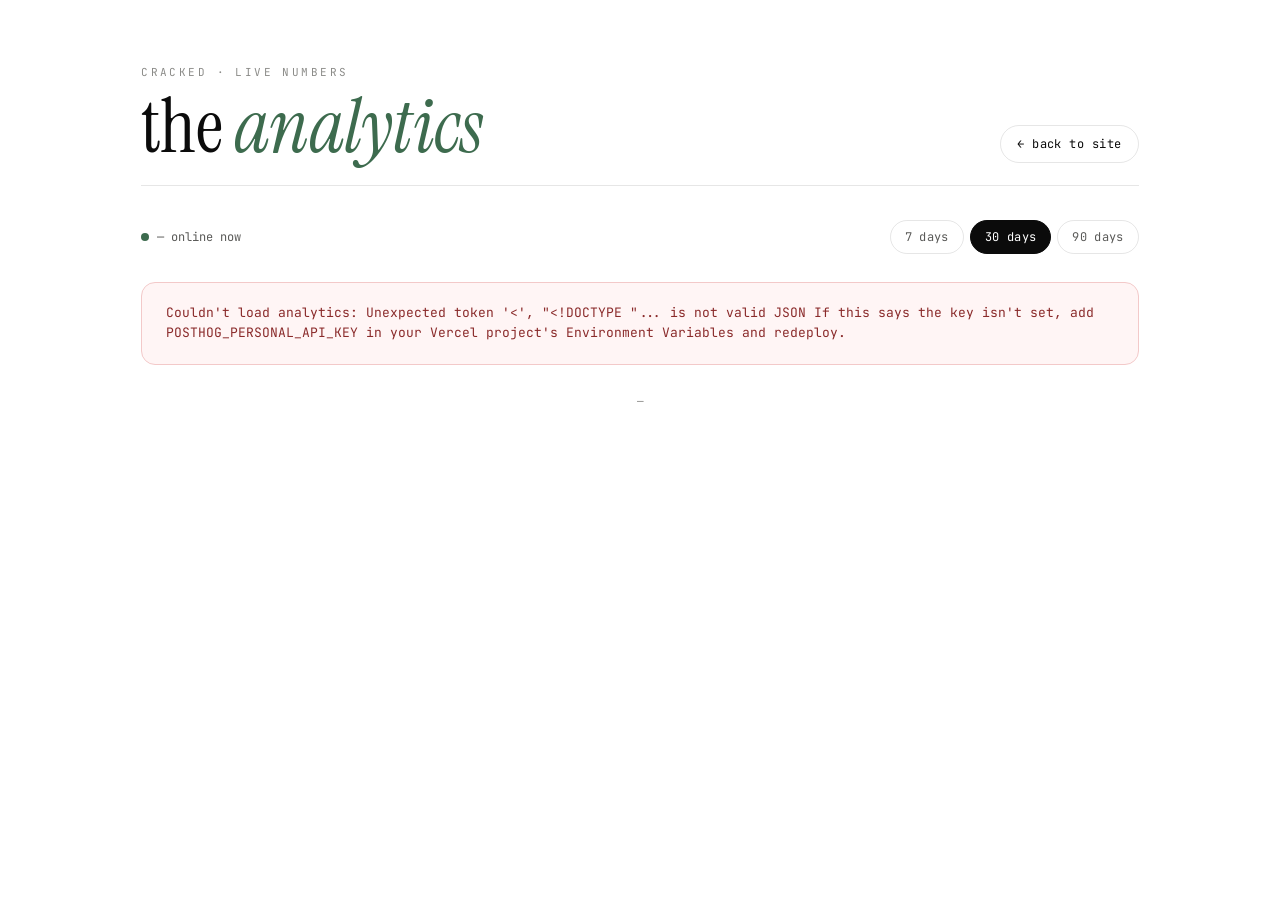
==== analytics.html @ c31d7d82 "Add PostHog analytics + self-hosted /analytics dashboard Tracks pageviews, unique visitors, sessions" ====
<!doctype html>
<html lang="en">
<head>
  <meta charset="utf-8" />
  <meta name="viewport" content="width=device-width, initial-scale=1, viewport-fit=cover" />
  <meta name="robots" content="noindex, nofollow" />
  <meta name="theme-color" content="#ffffff" />
  <title>Analytics — Cracked Hackerhouse</title>
  <link rel="preconnect" href="https://fonts.googleapis.com" />
  <link rel="preconnect" href="https://fonts.gstatic.com" crossorigin />
  <link
    href="https://fonts.googleapis.com/css2?family=Instrument+Serif:ital@0;1&family=JetBrains+Mono:wght@400;500;600&family=Geist:wght@300;400;500;600&display=swap"
    rel="stylesheet"
  />
  <link rel="stylesheet" href="styles.css" />
  <style>
    /* ---- /analytics — self-contained dashboard styling, in the house voice ---- */
    .an {
      --gap: clamp(16px, 2vw, 24px);
      max-width: 1100px;
      margin: 0 auto;
      padding: clamp(28px, 5vw, 64px) var(--pad) 96px;
      font-family: var(--sans);
      color: var(--ink);
    }
    .an a { color: inherit; }

    .an__top {
      display: flex; align-items: flex-end; justify-content: space-between;
      gap: 24px; flex-wrap: wrap;
      padding-bottom: 22px; margin-bottom: 34px;
      border-bottom: 1px solid var(--rule);
    }
    .an__eyebrow {
      font-family: var(--mono); font-size: 11px; letter-spacing: .22em;
      text-transform: uppercase; color: var(--ink-4); display: block; margin-bottom: 10px;
    }
    .an__title {
      font-family: var(--serif); font-weight: 400; line-height: .95;
      font-size: clamp(40px, 7vw, 76px); letter-spacing: -.01em; margin: 0;
    }
    .an__title em { font-style: italic; color: var(--accent); }
    .an__home {
      font-family: var(--mono); font-size: 12px; letter-spacing: .04em;
      text-decoration: none; color: var(--ink-3);
      border: 1px solid var(--rule); border-radius: 999px; padding: 9px 16px;
      transition: border-color .2s, color .2s;
    }
    .an__home:hover { color: var(--ink); border-color: var(--ink-3); }

    .an__controls {
      display: flex; align-items: center; gap: 14px; flex-wrap: wrap;
      margin-bottom: 28px;
    }
    .an__live {
      display: inline-flex; align-items: center; gap: 8px;
      font-family: var(--mono); font-size: 12px; color: var(--ink-3);
    }
    .an__live-dot {
      width: 8px; height: 8px; border-radius: 50%; background: var(--accent);
      box-shadow: 0 0 0 0 var(--accent-soft); animation: anpulse 2s infinite;
    }
    @keyframes anpulse {
      0% { box-shadow: 0 0 0 0 rgba(61,107,78,.45); }
      70% { box-shadow: 0 0 0 9px rgba(61,107,78,0); }
      100% { box-shadow: 0 0 0 0 rgba(61,107,78,0); }
    }
    .an__range { display: flex; gap: 6px; margin-left: auto; }
    .an__range button {
      font-family: var(--mono); font-size: 12px; letter-spacing: .03em;
      background: none; border: 1px solid var(--rule); color: var(--ink-3);
      border-radius: 999px; padding: 7px 14px; cursor: pointer;
      transition: all .18s;
    }
    .an__range button:hover { color: var(--ink); }
    .an__range button[aria-pressed="true"] {
      background: var(--ink); color: #fff; border-color: var(--ink);
    }

    .an__cards {
      display: grid; grid-template-columns: repeat(3, 1fr); gap: var(--gap);
      margin-bottom: var(--gap);
    }
    .an-card {
      background: var(--paper); border: 1px solid var(--rule-soft);
      border-radius: 16px; padding: 22px 24px;
    }
    .an-card__label {
      font-family: var(--mono); font-size: 11px; letter-spacing: .16em;
      text-transform: uppercase; color: var(--ink-4); margin: 0 0 12px;
    }
    .an-card__num {
      font-family: var(--serif); font-weight: 400; line-height: 1;
      font-size: clamp(38px, 5vw, 56px); letter-spacing: -.01em;
    }
    .an-card__sub { font-family: var(--mono); font-size: 11px; color: var(--ink-3); margin-top: 8px; }

    .an-chart {
      background: var(--paper); border: 1px solid var(--rule-soft);
      border-radius: 16px; padding: 22px 24px 14px; margin-bottom: var(--gap);
    }
    .an-chart h2, .an-panel h2 {
      font-family: var(--mono); font-size: 11px; letter-spacing: .16em;
      text-transform: uppercase; color: var(--ink-4); margin: 0 0 16px; font-weight: 500;
    }
    .an-chart svg { width: 100%; height: 220px; display: block; overflow: visible; }
    .an-chart__axis { font-family: var(--mono); font-size: 10px; fill: var(--ink-4); }

    .an__panels { display: grid; grid-template-columns: 1fr 1fr; gap: var(--gap); }
    .an-panel {
      background: var(--paper); border: 1px solid var(--rule-soft);
      border-radius: 16px; padding: 22px 24px;
    }
    .an-row {
      display: flex; align-items: center; gap: 12px;
      padding: 11px 0; border-bottom: 1px solid var(--rule-soft);
      font-size: 14px;
    }
    .an-row:last-child { border-bottom: 0; }
    .an-row__label {
      flex: 1; min-width: 0; white-space: nowrap; overflow: hidden; text-overflow: ellipsis;
      color: var(--ink-2);
    }
    .an-row__bar {
      flex: 0 0 84px; height: 6px; border-radius: 999px; background: var(--rule-soft);
      position: relative; overflow: hidden;
    }
    .an-row__bar i { position: absolute; inset: 0 auto 0 0; background: var(--accent); border-radius: 999px; }
    .an-row__val { flex: 0 0 auto; font-family: var(--mono); font-size: 12px; color: var(--ink); min-width: 44px; text-align: right; }
    .an-row__val span { color: var(--ink-4); }

    .an__note { font-family: var(--mono); font-size: 11px; color: var(--ink-4); margin-top: 28px; text-align: center; }
    .an__empty { font-family: var(--mono); font-size: 12px; color: var(--ink-4); padding: 8px 0; }
    .an__error {
      background: #fff5f5; border: 1px solid #f3c9c9; color: #8a2a2a;
      border-radius: 14px; padding: 20px 24px; font-family: var(--mono); font-size: 13px; line-height: 1.6;
    }
    .an[data-loading="true"] { opacity: .45; transition: opacity .2s; }

    @media (max-width: 760px) {
      .an__cards { grid-template-columns: 1fr; }
      .an__panels { grid-template-columns: 1fr; }
    }
  </style>
</head>
<body class="page--analytics" style="background:var(--bg)">
  <main class="an" id="an" data-loading="true">
    <div class="an__top">
      <div>
        <span class="an__eyebrow">cracked · live numbers</span>
        <h1 class="an__title">the <em>analytics</em></h1>
      </div>
      <a class="an__home" href="index.html">← back to site</a>
    </div>

    <div class="an__controls">
      <span class="an__live"><span class="an__live-dot"></span><span id="an-live">— online now</span></span>
      <div class="an__range" role="group" aria-label="Time range">
        <button data-range="7d">7 days</button>
        <button data-range="30d" aria-pressed="true">30 days</button>
        <button data-range="90d">90 days</button>
      </div>
    </div>

    <div id="an-body">
      <div class="an__cards">
        <div class="an-card"><p class="an-card__label">visitors</p><div class="an-card__num" id="an-visitors">·</div><div class="an-card__sub">unique people</div></div>
        <div class="an-card"><p class="an-card__label">pageviews</p><div class="an-card__num" id="an-views">·</div><div class="an-card__sub">total loads</div></div>
        <div class="an-card"><p class="an-card__label">sessions</p><div class="an-card__num" id="an-sessions">·</div><div class="an-card__sub">visits</div></div>
      </div>

      <div class="an-chart">
        <h2>visitors over time</h2>
        <svg id="an-svg" viewBox="0 0 100 40" preserveAspectRatio="none"></svg>
      </div>

      <div class="an__panels">
        <div class="an-panel"><h2>top pages</h2><div id="an-pages"></div></div>
        <div class="an-panel"><h2>most clicked</h2><div id="an-clicks"></div></div>
        <div class="an-panel"><h2>where they come from</h2><div id="an-sources"></div></div>
        <div class="an-panel"><h2>custom events</h2><div id="an-events"></div></div>
      </div>
    </div>

    <p class="an__note" id="an-note">—</p>
  </main>

  <script>
    (function () {
      var KEY_STORAGE = "an_key";
      var state = { range: "30d" };
      var $ = function (id) { return document.getElementById(id); };
      var root = $("an");

      function fmt(n) {
        n = Number(n) || 0;
        if (n >= 1e6) return (n / 1e6).toFixed(1).replace(/\.0$/, "") + "m";
        if (n >= 1e3) return (n / 1e3).toFixed(1).replace(/\.0$/, "") + "k";
        return String(n);
      }
      function esc(s) {
        return String(s == null ? "" : s).replace(/[&<>"]/g, function (c) {
          return { "&": "&amp;", "<": "&lt;", ">": "&gt;", '"': "&quot;" }[c];
        });
      }

      function list(el, rows, getLabel, getVal, suffix) {
        if (!rows || !rows.length) { el.innerHTML = '<div class="an__empty">no data yet</div>'; return; }
        var max = Math.max.apply(null, rows.map(getVal)) || 1;
        el.innerHTML = rows.map(function (r) {
          var v = getVal(r), pct = Math.max(4, Math.round((v / max) * 100));
          return '<div class="an-row">' +
            '<span class="an-row__label">' + esc(getLabel(r)) + "</span>" +
            '<span class="an-row__bar"><i style="width:' + pct + '%"></i></span>' +
            '<span class="an-row__val">' + fmt(v) + (suffix ? ' <span>' + suffix + "</span>" : "") + "</span>" +
          "</div>";
        }).join("");
      }

      function chart(daily) {
        var svg = $("an-svg");
        if (!daily || daily.length < 2) {
          svg.innerHTML = '<text x="50" y="20" text-anchor="middle" class="an-chart__axis">not enough data yet</text>';
          return;
        }
        var W = 100, H = 40, pad = 2;
        var vals = daily.map(function (d) { return d.visitors; });
        var max = Math.max.apply(null, vals) || 1;
        var n = daily.length;
        var x = function (i) { return pad + (i / (n - 1)) * (W - pad * 2); };
        var y = function (v) { return H - pad - (v / max) * (H - pad * 2); };
        var line = daily.map(function (d, i) { return (i ? "L" : "M") + x(i).toFixed(2) + " " + y(d.visitors).toFixed(2); }).join(" ");
        var area = line + " L" + x(n - 1).toFixed(2) + " " + (H - pad) + " L" + x(0).toFixed(2) + " " + (H - pad) + " Z";
        var first = daily[0].day ? String(daily[0].day).slice(5, 10) : "";
        var last = daily[n - 1].day ? String(daily[n - 1].day).slice(5, 10) : "";
        svg.innerHTML =
          '<defs><linearGradient id="ang" x1="0" y1="0" x2="0" y2="1">' +
          '<stop offset="0" stop-color="#3d6b4e" stop-opacity="0.20"/>' +
          '<stop offset="1" stop-color="#3d6b4e" stop-opacity="0"/></linearGradient></defs>' +
          '<path d="' + area + '" fill="url(#ang)"/>' +
          '<path d="' + line + '" fill="none" stroke="#3d6b4e" stroke-width="0.7" vector-effect="non-scaling-stroke"/>' +
          '<text x="' + pad + '" y="' + (H - 0.2) + '" class="an-chart__axis">' + first + "</text>" +
          '<text x="' + (W - pad) + '" y="' + (H - 0.2) + '" text-anchor="end" class="an-chart__axis">' + last + "</text>";
      }

      function render(d) {
        $("an-visitors").textContent = fmt(d.summary.visitors);
        $("an-views").textContent = fmt(d.summary.pageviews);
        $("an-sessions").textContent = fmt(d.summary.sessions);
        $("an-live").textContent = fmt(d.live) + " online now";
        chart(d.daily);
        list($("an-pages"), d.pages, function (r) { return r.path; }, function (r) { return r.views; });
        list($("an-clicks"), d.clicks, function (r) { return r.label; }, function (r) { return r.count; });
        list($("an-sources"), d.sources, function (r) { return r.source; }, function (r) { return r.views; });
        list($("an-events"), d.events, function (r) { return r.event; }, function (r) { return r.count; });
        var when = new Date(d.generatedAt);
        $("an-note").textContent = "updated " + when.toLocaleTimeString() + " · cached up to 2 min · project “Cracked”";
      }

      function showError(msg) {
        $("an-body").innerHTML = '<div class="an__error">' + esc(msg) + "</div>";
      }

      function load() {
        root.setAttribute("data-loading", "true");
        var url = "/api/analytics?range=" + encodeURIComponent(state.range);
        var stored = localStorage.getItem(KEY_STORAGE);
        var headers = stored ? { "x-analytics-key": stored } : {};
        fetch(url, { headers: headers })
          .then(function (r) {
            if (r.status === 401) {
              var k = prompt("Dashboard password:");
              if (k) { localStorage.setItem(KEY_STORAGE, k); load(); }
              throw new Error("auth");
            }
            return r.json().then(function (j) {
              if (!r.ok) throw new Error(j.error || ("HTTP " + r.status));
              return j;
            });
          })
          .then(function (d) { render(d); root.setAttribute("data-loading", "false"); })
          .catch(function (e) {
            root.setAttribute("data-loading", "false");
            if (e.message === "auth") return;
            showError(
              "Couldn't load analytics: " + e.message +
              "\n\nIf this says the key isn't set, add POSTHOG_PERSONAL_API_KEY in your Vercel project's Environment Variables and redeploy."
            );
          });
      }

      Array.prototype.forEach.call(document.querySelectorAll(".an__range button"), function (btn) {
        btn.addEventListener("click", function () {
          state.range = btn.getAttribute("data-range");
          Array.prototype.forEach.call(document.querySelectorAll(".an__range button"), function (b) {
            b.setAttribute("aria-pressed", b === btn ? "true" : "false");
          });
          load();
        });
      });

      load();
      setInterval(load, 60000); // refresh every minute
    })();
  </script>
</body>
</html>
---- styles.css ----
/* =========================================================
   Cracked Hacker House — premium white, black ink
   ========================================================= */

:root {
  /* palette */
  --bg:           #ffffff;
  --bg-soft:      #f7f6f3;
  --paper:        #fafaf7;
  --ink:          #0b0b0b;
  --ink-2:        #2a2a2a;
  --ink-3:        #5a5a58;
  --ink-4:        #8b8b88;
  --rule:         rgba(11, 11, 11, 0.10);
  --rule-soft:    rgba(11, 11, 11, 0.06);

  /* glass — clear pane, no white tint, no inner glow. Just blur + a thin edge. */
  --glass-bg:     transparent;
  --glass-bg-strong: rgba(255, 255, 255, 0.06);
  --glass-border: rgba(255, 255, 255, 0.22);
  --glass-stroke: rgba(11, 11, 11, 0.03);
  --glass-shadow: 0 30px 70px -30px rgba(11, 11, 11, 0.28),
                  0 10px 24px -12px rgba(11, 11, 11, 0.14);

  /* the one accent — a quiet moss green, used sparingly */
  --accent:       #3d6b4e;
  --accent-soft:  rgba(61, 107, 78, 0.18);

  /* type */
  --serif:        "Instrument Serif", "Times New Roman", serif;
  --sans:         "Geist", -apple-system, system-ui, sans-serif;
  --mono:         "JetBrains Mono", ui-monospace, Menlo, monospace;

  /* sizing */
  --nav-h:        112px;
  --pad:          clamp(20px, 4vw, 56px);
  --max:          1320px;
}

* { box-sizing: border-box; }
html, body { margin: 0; padding: 0; }

html {
  background: var(--bg);
  color: var(--ink);
  font-family: var(--sans);
  font-size: 16px;
  line-height: 1.5;
  -webkit-font-smoothing: antialiased;
  text-rendering: optimizeLegibility;
}

body {
  background: var(--bg);
  min-height: 100vh;
  overflow-x: hidden;
}

::selection { background: var(--ink); color: #fff; }

a { color: inherit; text-decoration: none; }
button { font: inherit; }
img, svg { display: block; max-width: 100%; }

/* =========================================================
   PAGE VIGNETTE — fixed corner darkening across the whole site.
   Sits above the hero map and section content (z 50) but below the
   nav (z 100) and camera inspector (z 200), so it never eats clicks
   on links/CTAs and never visually crosses the nav pill. Center stays
   clean to let the map / current section breathe; corners darken to
   pull the eye inward.
   ========================================================= */
.page-vignette {
  position: fixed;
  inset: 0;
  pointer-events: none;
  z-index: 50;
  background: radial-gradient(
    ellipse 95% 80% at 50% 50%,
    transparent 45%,
    rgba(0, 0, 0, 0.22) 78%,
    rgba(0, 0, 0, 0.55) 100%
  );
}

/* =========================================================
   SITE LOADER — full-viewport white takeover.
   Sits above every other layer (nav 100, vignette 50, inspector 200)
   so the page reads as a single counting screen until JS resolves it,
   then fades out and hands off to the iris reveal.
   ========================================================= */
.site-loader {
  position: fixed;
  inset: 0;
  z-index: 999;
  background: rgba(244, 243, 238, 0.45);
  backdrop-filter: blur(40px) saturate(160%);
  -webkit-backdrop-filter: blur(40px) saturate(160%);
  display: flex;
  flex-direction: column;
  align-items: center;
  justify-content: center;
  gap: 4px;
  opacity: 1;
  transition: opacity 360ms cubic-bezier(0.4, 0, 0.2, 1);
}
.site-loader.is-done {
  opacity: 0;
  pointer-events: none;
}
.site-loader__num {
  font-family: var(--sans);
  font-weight: 400;
  font-size: clamp(15px, 1.4vw, 19px);
  line-height: 1;
  color: #ffffff;
  letter-spacing: -0.005em;
  font-variant-numeric: tabular-nums;
  user-select: none;
}
.site-loader__sub {
  font-family: var(--sans);
  font-weight: 400;
  font-size: clamp(9px, 0.78vw, 11px);
  letter-spacing: 0.26em;
  text-transform: uppercase;
  color: rgba(255, 255, 255, 0.85);
  user-select: none;
}

/* =========================================================
   NAV — black pill, white page
   ========================================================= */
.nav {
  position: fixed;
  inset: 0 0 auto 0;
  z-index: 100;
  height: var(--nav-h);
  display: flex;
  align-items: center;
  justify-content: center;
  padding: 0 var(--pad);
  pointer-events: none;
}
.nav > * { pointer-events: auto; }

/* ── nav: left wordmark ────────────────────────────────────────────────── */
.nav__logo {
  font-family: var(--serif);
  font-size: 19px;
  font-weight: 400;
  letter-spacing: -0.01em;
  line-height: 1;
  color: rgba(255, 255, 255, 0.96);
  text-shadow: 0 1px 12px rgba(11, 11, 11, 0.4);
  text-decoration: none;
  transition: opacity 200ms ease;
  justify-self: start;
}
.nav__logo:hover { opacity: 0.75; }
.nav.is-scrolled .nav__logo { color: var(--ink); text-shadow: none; }

/* ── nav: right cluster — pinned to the far right edge ─────────────────── */
.nav__right {
  position: absolute;
  right: var(--pad);
  top: 50%;
  transform: translateY(-50%);
  display: flex;
  align-items: center;
  gap: 10px;
}

/* applications-open status badge — liquid glass */
.nav__apps-status {
  display: inline-grid;
  grid-template-columns: auto 1fr;
  column-gap: 10px;
  align-items: center;
  padding: 10px 18px 10px 14px;
  background: linear-gradient(
    155deg,
    rgba(255, 255, 255, 0.26) 0%,
    rgba(255, 255, 255, 0.10) 45%,
    rgba(255, 255, 255, 0.05) 100%
  );
  border-radius: 999px;
  border: 1px solid rgba(255, 255, 255, 0.55);
  border-bottom-color: rgba(255, 255, 255, 0.18);
  border-right-color: rgba(255, 255, 255, 0.18);
  backdrop-filter: blur(40px) saturate(200%) brightness(1.06);
  -webkit-backdrop-filter: blur(40px) saturate(200%) brightness(1.06);
  box-shadow:
    0 1.5px 0 rgba(255, 255, 255, 0.60) inset,
    0 -1px 0 rgba(255, 255, 255, 0.10) inset,
    0 10px 36px -10px rgba(0, 0, 0, 0.32),
    0 2px 10px -4px rgba(0, 0, 0, 0.18);
  white-space: nowrap;
  transition: box-shadow 220ms ease, background 220ms ease;
}
.nav__apps-status:hover {
  box-shadow:
    0 1.5px 0 rgba(255, 255, 255, 0.70) inset,
    0 -1px 0 rgba(255, 255, 255, 0.12) inset,
    0 14px 44px -10px rgba(0, 0, 0, 0.38),
    0 2px 12px -4px rgba(0, 0, 0, 0.22);
}
.nav.is-scrolled .nav__apps-status {
  background: linear-gradient(
    155deg,
    rgba(255, 255, 255, 0.55) 0%,
    rgba(255, 255, 255, 0.22) 45%,
    rgba(255, 255, 255, 0.10) 100%
  );
  border-color: rgba(255, 255, 255, 0.80);
  border-bottom-color: rgba(11, 11, 11, 0.10);
  border-right-color: rgba(11, 11, 11, 0.10);
  backdrop-filter: blur(30px) saturate(160%) brightness(1.04);
  -webkit-backdrop-filter: blur(30px) saturate(160%) brightness(1.04);
}
.nav__apps-dot {
  grid-row: 1 / 3;
  align-self: center;
  width: 7px;
  height: 7px;
  border-radius: 50%;
  flex-shrink: 0;
  background: #56c771;
  box-shadow: 0 0 0 0 rgba(86, 199, 113, 0.5);
  animation: apps-dot-pulse 2.6s ease-in-out infinite;
}
@keyframes apps-dot-pulse {
  0%, 100% { box-shadow: 0 0 0 0 rgba(86, 199, 113, 0.5); }
  50%       { box-shadow: 0 0 0 5px rgba(86, 199, 113, 0); }
}
.nav.is-scrolled .nav__apps-dot { background: #3d9152; box-shadow: none; animation: none; }
.nav__apps-label {
  font-family: var(--sans);
  font-size: 12px;
  font-weight: 500;
  letter-spacing: 0.01em;
  color: rgba(255, 255, 255, 0.95);
  text-shadow: 0 1px 6px rgba(0, 0, 0, 0.25);
  line-height: 1.3;
}
.nav.is-scrolled .nav__apps-label { color: var(--ink-2); text-shadow: none; }
.nav__apps-range {
  font-family: var(--mono);
  font-size: 10px;
  font-weight: 400;
  letter-spacing: 0.02em;
  color: rgba(255, 255, 255, 0.65);
  text-shadow: 0 1px 4px rgba(0, 0, 0, 0.2);
  line-height: 1.3;
}
.nav.is-scrolled .nav__apps-range { color: var(--ink-3); text-shadow: none; }

/* hamburger circle button */
.nav__menu-btn {
  display: inline-grid;
  place-items: center;
  width: 38px;
  height: 38px;
  border-radius: 50%;
  background: rgba(255, 255, 255, 0.10);
  border: 1px solid rgba(255, 255, 255, 0.22);
  color: rgba(255, 255, 255, 0.90);
  cursor: pointer;
  transition: background 180ms ease, border-color 180ms ease;
  backdrop-filter: blur(14px);
  -webkit-backdrop-filter: blur(14px);
  padding: 0;
}
.nav__menu-btn:hover {
  background: rgba(255, 255, 255, 0.18);
  border-color: rgba(255, 255, 255, 0.38);
}
.nav.is-scrolled .nav__menu-btn {
  background: rgba(11, 11, 11, 0.06);
  border-color: rgba(11, 11, 11, 0.14);
  color: var(--ink-2);
}
.nav.is-scrolled .nav__menu-btn:hover { background: rgba(11, 11, 11, 0.10); }

/* centered pill — same dark-veil atmosphere as the hero left side.
   Visually the blur descends from the top of the screen like the bottom
   tip of a spear: the element is anchored to the top of the nav, extends
   upward beyond the viewport (so its top edge is invisible), and only
   dissolves at the bottom + sides. No border, no border-radius —
   feels smushed and amorphous, never reads as a card. */
.nav__pills {
  position: relative;
  display: inline-flex;
  align-items: flex-end;
  gap: 0;
  /* the masked-away upper region must not capture clicks — let pointer
     events pass through the empty padding, then the individual pills
     re-enable themselves. */
  pointer-events: none;
  /* anchor to the top of the nav so the blur shaft can extend upward */
  align-self: flex-start;
  /* margin-top pulls the element above the viewport;
     padding-top brings the content back to its original (centered) position */
  margin-top: -120px;
  padding: 152px 44px 14px;
  background: rgba(11, 18, 26, 0.22);
  border: none;
  border-radius: 0;
  backdrop-filter: blur(52px) saturate(145%);
  -webkit-backdrop-filter: blur(52px) saturate(145%);
  box-shadow: none;
  -webkit-mask-image:
    linear-gradient(
      90deg,
      rgba(0,0,0,0)    0%,
      rgba(0,0,0,0.15) 4%,
      rgba(0,0,0,0.55) 9%,
      rgba(0,0,0,0.92) 14%,
      rgba(0,0,0,1)    20%,
      rgba(0,0,0,1)    80%,
      rgba(0,0,0,0.92) 86%,
      rgba(0,0,0,0.55) 91%,
      rgba(0,0,0,0.15) 96%,
      rgba(0,0,0,0)    100%
    ),
    linear-gradient(
      180deg,
      rgba(0,0,0,1)   0%,
      rgba(0,0,0,1)   72%,
      rgba(0,0,0,0.85) 82%,
      rgba(0,0,0,0.5) 90%,
      rgba(0,0,0,0.18) 96%,
      rgba(0,0,0,0)   100%
    );
  -webkit-mask-composite: source-in;
  mask-image:
    linear-gradient(
      90deg,
      rgba(0,0,0,0)    0%,
      rgba(0,0,0,0.15) 4%,
      rgba(0,0,0,0.55) 9%,
      rgba(0,0,0,0.92) 14%,
      rgba(0,0,0,1)    20%,
      rgba(0,0,0,1)    80%,
      rgba(0,0,0,0.92) 86%,
      rgba(0,0,0,0.55) 91%,
      rgba(0,0,0,0.15) 96%,
      rgba(0,0,0,0)    100%
    ),
    linear-gradient(
      180deg,
      rgba(0,0,0,1)   0%,
      rgba(0,0,0,1)   72%,
      rgba(0,0,0,0.85) 82%,
      rgba(0,0,0,0.5) 90%,
      rgba(0,0,0,0.18) 96%,
      rgba(0,0,0,0)   100%
    );
  mask-composite: intersect;
  transition: background 220ms ease;
}
/* scrolled over the white sheet: same edge-dissolve so the pill never
   reads as a hard rectangle. Tint shifts to a softer dark wash that
   stays visible on a light background. */
.nav.is-scrolled .nav__pills {
  background: rgba(11, 11, 11, 0.12);
  backdrop-filter: blur(44px) saturate(150%);
  -webkit-backdrop-filter: blur(44px) saturate(150%);
}

.nav__pill {
  display: inline-flex;
  align-items: center;
  /* re-enable clicks on the individual pills (parent has pointer-events: none) */
  pointer-events: auto;
  padding: 14px 22px;
  font-size: 16px;
  letter-spacing: 0.01em;
  color: rgba(255, 255, 255, 0.72);
  text-shadow: 0 1px 10px rgba(11, 11, 11, 0.35);
  border-radius: 999px;
  transition: color 160ms ease, background 160ms ease;
}
.nav__pill:hover { color: rgba(255, 255, 255, 0.95); background: rgba(255, 255, 255, 0.08); }
.nav.is-scrolled .nav__pill { color: var(--ink-2); text-shadow: none; }
.nav.is-scrolled .nav__pill:hover { color: var(--ink); background: rgba(11, 11, 11, 0.04); }

/* CrackedHQ. wordmark in the center of the nav */
.nav__wordmark-link {
  font-family: var(--serif);
  font-size: 32px;
  font-weight: 400;
  letter-spacing: -0.015em;
  line-height: 1;
  color: rgba(255, 255, 255, 0.96);
  text-shadow: 0 1px 12px rgba(11, 11, 11, 0.4);
  text-decoration: none;
  padding: 14px 26px;
  white-space: nowrap;
  transition: opacity 160ms ease;
}
.nav__wordmark-link:hover { opacity: 0.65; }
.nav__wordmark-dot { opacity: 0.6; }
.nav.is-scrolled .nav__wordmark-link { color: var(--ink); text-shadow: none; }

/* the center pill is the brand mark — a solid black ink pill that
   anchors the nav. Links back to the top of the page. */
.nav__pill--brand {
  background: #f3f0e8;
  color: var(--ink);
  padding: 16px 36px;
  gap: 10px;
  font-family: var(--serif);
  font-size: 17px;
  letter-spacing: 0.005em;
  line-height: 1;
  border: 0;
  text-shadow: none;
  box-shadow: 0 6px 20px -10px rgba(11, 11, 11, 0.28);
  transition: background 200ms ease, transform 200ms ease;
}
.nav__pill--brand em { font-style: italic; }
.nav__pill--brand:hover {
  background: #ede9dd;
  color: var(--ink);
  transform: translateY(-1px);
}
.nav__wing {
  flex: 0 0 auto;
  color: currentColor;
  margin-right: 2px;
}
.nav__wordmark { display: inline-flex; align-items: baseline; gap: 0; }

/* "Cracked." → "Cracked Hackerhouse" expand on hover */
.nav__wm-dot {
  display: inline-block;
  max-width: 1ch;
  overflow: hidden;
  /* dot snaps away first to clear space before the text arrives */
  transition: max-width 220ms cubic-bezier(.4, 0, 1, 1),
              opacity    180ms ease;
}
.nav__pill--brand:hover .nav__wm-dot {
  max-width: 0;
  opacity: 0;
}
.nav__wm-expand {
  display: inline-block;
  max-width: 0;
  overflow: hidden;
  white-space: nowrap;
  opacity: 0;
  vertical-align: baseline;
  /* expo-out: rushes off the mark, then glides softly into place */
  transition: max-width 560ms cubic-bezier(0.16, 1, 0.3, 1),
              opacity    400ms ease 100ms;
}
.nav__pill--brand:hover .nav__wm-expand {
  max-width: 260px;
  opacity: 1;
}
/* the brand pill stays black-on-white in both hero and scrolled states */
.nav.is-scrolled .nav__pill--brand { background: #f3f0e8; color: var(--ink); }

/* =========================================================
   HERO — map (layer 1) on right, glass pane on left
   ========================================================= */
.hero {
  position: sticky;
  top: 0;
  height: 100vh;
  z-index: 1;
  padding: calc(var(--nav-h) + 20px) var(--pad) 80px;
  overflow: hidden;
  background: #000;
}

/* --- LAYER 1: the actual Leaflet map --- */
.hero__map {
  position: absolute;
  inset: 0;
  z-index: 0;
}
.map {
  position: absolute;
  inset: 0;
  width: 100%;
  height: 100%;
  background: transparent;
}
/* --- Maplibre GL overrides --- */
.maplibregl-map {
  position: absolute !important;
  inset: 0 !important;
  width: 100% !important;
  height: 100% !important;
}
.maplibregl-canvas-container,
.maplibregl-canvas {
  width: 100% !important;
  height: 100% !important;
  outline: none;
}
.maplibregl-canvas {
  display: block;
  filter: contrast(1.06) saturate(1.18) brightness(1.04) hue-rotate(-3deg);
}
.maplibregl-ctrl-attrib {
  font-family: var(--mono) !important;
  font-size: 9px !important;
  background: transparent !important;
  color: rgba(255,255,255,0.5) !important;
  opacity: 0.5;
  transition: opacity 260ms ease;
}
.maplibregl-ctrl-attrib:hover { opacity: 1; }
.maplibregl-ctrl-attrib a { color: rgba(255,255,255,0.7) !important; }
.maplibregl-ctrl-bottom-right { bottom: 6px !important; right: 8px !important; }
/* Hide compass / zoom controls — cinematic, no UI chrome */
.maplibregl-ctrl-group { display: none !important; }

/* Mask kept as a hook in case we need an edge fade later, but no fade
   to white at the bottom now — the sheet's rounded edge owns that seam. */
.hero__map-mask {
  position: absolute;
  inset: 0;
  background: transparent;
  pointer-events: none;
}

/* =========================================================
   Cinematic FX overlays — each layer is a single blended div
   ========================================================= */
.hero__fx {
  position: absolute;
  inset: 0;
  pointer-events: none;
  z-index: 1;
  will-change: transform;
}

/* cool ocean-shadow side, lower-right */
.hero__fx-cool {
  background: radial-gradient(
    70% 60% at 92% 95%,
    rgba(70, 130, 170, 0.55) 0%,
    rgba(70, 130, 170, 0.18) 40%,
    rgba(70, 130, 170, 0) 75%
  );
  mix-blend-mode: overlay;
  opacity: 0.6;
}

/* drifting cloud shadows — two layered radial pools. The drift is
   animated via CSS custom properties (registered with @property), so
   transform can combine the drift and the pointer parallax in one
   expression without one stomping the other. */
@property --cx { syntax: "<percentage>"; inherits: false; initial-value: -4%; }
@property --cy { syntax: "<percentage>"; inherits: false; initial-value: -1%; }
.hero__fx-clouds {
  background:
    radial-gradient(22% 14% at 28% 36%, rgba(11, 11, 11, 0.22), transparent 60%),
    radial-gradient(18% 11% at 70% 58%, rgba(11, 11, 11, 0.18), transparent 60%),
    radial-gradient(28% 16% at 88% 32%, rgba(11, 11, 11, 0.16), transparent 60%);
  mix-blend-mode: soft-light;
  opacity: 0.65;
  filter: blur(8px);
  transform: translate3d(
    calc(var(--cx) + var(--px, 0) * 6px),
    calc(var(--cy) + var(--py, 0) * 6px),
    0
  );
  animation: fx-clouds-drift 72s linear infinite;
}
@keyframes fx-clouds-drift {
  0%   { --cx: -4%; --cy: -1%; }
  50%  { --cx:  3%; --cy:  2%; }
  100% { --cx: -4%; --cy: -1%; }
}

/* cinematic vignette — corners darker, pulls focus to the center */
.hero__fx-vignette {
  background: radial-gradient(
    120% 100% at 50% 50%,
    transparent 45%,
    rgba(11, 11, 11, 0.18) 75%,
    rgba(11, 11, 11, 0.55) 100%
  );
  mix-blend-mode: multiply;
  opacity: 0.85;
}

/* horizon fade — soft warm haze at the very top */
.hero__fx-horizon {
  background:
    linear-gradient(
      180deg,
      rgba(255, 220, 180, 0.18) 0%,
      rgba(255, 220, 180, 0) 18%
    );
  mix-blend-mode: screen;
  opacity: 0.9;
}

/* hero is the parallax + clipping host */
.hero { isolation: isolate; }

/* --- LAYER 2: glass pane on the left --- */
/* The wrapper itself doesn't catch clicks (so the map stays interactive in
   the empty space); only the actual pane re-enables pointer events. */
.hero__left {
  position: relative;
  z-index: 2;
  /* Left-aligned (no auto centering) so the pane hugs the left edge of
     the viewport and the right side of the screen stays open for the
     map / future right-side content. */
  margin: 0;
  /* Pane sits in the top ~97vh — the bottom 3vh is reserved for the
     sheet peek, so we center the pane inside that reduced track. */
  min-height: calc(97vh - var(--nav-h) - 20px);
  display: flex;
  align-items: center;
  pointer-events: none;
}

/* VEIL — dark blur left panel dissolving into the map */
.hero__veil {
  position: absolute;
  inset: 0;
  z-index: 1;
  pointer-events: none;
  backdrop-filter: blur(52px) saturate(145%);
  -webkit-backdrop-filter: blur(52px) saturate(145%);
  background:
    radial-gradient(
      44% 58% at 14% 18%,
      rgba(255, 255, 255, 0.10),
      rgba(255, 255, 255, 0) 68%
    ),
    linear-gradient(
      90deg,
      rgba(11, 18, 26, 0.28) 0%,
      rgba(11, 18, 26, 0.26) 22%,
      rgba(11, 18, 26, 0.20) 42%,
      rgba(11, 18, 26, 0.10) 56%,
      rgba(11, 18, 26, 0.03) 66%,
      rgba(11, 18, 26, 0)    73%
    );
  -webkit-mask-image: linear-gradient(
    90deg,
    rgba(0,0,0,1) 0%, rgba(0,0,0,1) 45%,
    rgba(0,0,0,0.88) 50%, rgba(0,0,0,0.72) 53%,
    rgba(0,0,0,0.58) 56%, rgba(0,0,0,0.42) 59%,
    rgba(0,0,0,0.27) 62%, rgba(0,0,0,0.14) 65%,
    rgba(0,0,0,0.05) 68%, rgba(0,0,0,0.01) 71%,
    rgba(0,0,0,0) 73%
  );
  mask-image: linear-gradient(
    90deg,
    rgba(0,0,0,1) 0%, rgba(0,0,0,1) 45%,
    rgba(0,0,0,0.88) 50%, rgba(0,0,0,0.72) 53%,
    rgba(0,0,0,0.58) 56%, rgba(0,0,0,0.42) 59%,
    rgba(0,0,0,0.27) 62%, rgba(0,0,0,0.14) 65%,
    rgba(0,0,0,0.05) 68%, rgba(0,0,0,0.01) 71%,
    rgba(0,0,0,0) 73%
  );
}

/* When a cohort is swapped, replay a slow 2s appear on the hero copy so
   it doesn't snap while the map is still flying. Triggered by JS adding
   `is-switching` to the pane on every setCohort() — JS removes/re-adds
   the class with a forced reflow in between to restart the animation. */
@keyframes hero-content-appear {
  0%   { opacity: 0;   transform: translateY(10px); filter: blur(6px); }
  60%  { opacity: 0.9;                              filter: blur(0);    }
  100% { opacity: 1;   transform: translateY(0);    filter: blur(0);    }
}
.hero__pane.is-switching > .hero__cohort,
.hero__pane.is-switching > .hero__title,
.hero__pane.is-switching > .hero__sub,
.hero__pane.is-switching > .hero__actions,
.hero__pane.is-switching > .hero__fellows {
  animation: hero-content-appear 2000ms cubic-bezier(0.16, 1, 0.3, 1) both;
}
/* Light stagger so the eye lands on the headline first, then desc / CTA. */
.hero__pane.is-switching > .hero__cohort  { animation-delay:   0ms; }
.hero__pane.is-switching > .hero__title   { animation-delay:  80ms; }
.hero__pane.is-switching > .hero__sub     { animation-delay: 220ms; }
.hero__pane.is-switching > .hero__actions { animation-delay: 360ms; }
.hero__pane.is-switching > .hero__fellows { animation-delay: 480ms; }

/* The pane is just a transparent positioning shell for the content —
   no card, no background, no blur. All atmospheric work happens on
   .hero__veil behind it. */
.hero__pane {
  position: relative;
  width: 100%;
  max-width: 560px;
  pointer-events: auto;
  padding: 52px 44px 46px;
  margin-left: 72px;
  border: 0;
  border-radius: 0;
  box-shadow: none;
  background: transparent;
  color: #fff;
  /* parallax: subtle, opposite direction to the cursor */
  transform: translate3d(calc(var(--px, 0) * -2px), calc(var(--py, 0) * -2px), 0);
}

.hero__kicker {
  display: inline-flex;
  align-items: center;
  gap: 8px;
  font-family: var(--mono);
  font-size: 10.5px;
  letter-spacing: 0.09em;
  text-transform: lowercase;
  color: rgba(255, 255, 255, 0.92);
  text-shadow: 0 1px 12px rgba(11, 11, 11, 0.35);
  margin-bottom: 20px;
  position: relative;
  z-index: 1;
}
.hero__live {
  display: inline-block;
  width: 7px;
  height: 7px;
  border-radius: 50%;
  background: var(--accent);
  position: relative;
  box-shadow: 0 0 0 0 var(--accent-soft);
  animation: live-pulse 2.4s ease-in-out infinite;
}
@keyframes live-pulse {
  0%, 100% { box-shadow: 0 0 0 0 var(--accent-soft); }
  50%      { box-shadow: 0 0 0 6px rgba(61, 107, 78, 0); }
}

.hero__title {
  font-family: var(--serif);
  font-weight: 400;
  font-size: clamp(44px, 4.6vw, 68px);
  line-height: 0.98;
  letter-spacing: -0.015em;
  color: #fff;
  text-shadow: 0 2px 24px rgba(11, 11, 11, 0.32);
  margin: 0 0 18px;
  display: flex;
  flex-direction: column;
  gap: 1px;
  position: relative;
  z-index: 1;
}
/* Inline emphasis — italic serif for the brand word ("Cracked"). */
.hero__title em { font-style: italic; }
.hero__title span { display: block; }

.hero__sub {
  font-size: 13.5px;
  line-height: 1.55;
  color: rgba(255, 255, 255, 0.86);
  text-shadow: 0 1px 14px rgba(11, 11, 11, 0.4);
  margin: 0 0 26px;
  max-width: 40ch;
  position: relative;
  z-index: 1;
}

/* Apply button — white pill on the dark hero, dark ink text */
.hero__apply {
  display: inline-flex;
  align-items: center;
  justify-content: center;
  gap: 10px;
  padding: 10px 26px;
  background: #ffffff;
  color: var(--ink);
  border: none;
  border-radius: 999px;
  font-family: var(--sans);
  font-size: 14px;
  font-weight: 500;
  letter-spacing: 0.005em;
  text-transform: none;
  box-shadow: 0 8px 24px -10px rgba(11, 11, 11, 0.40);
  transition: transform 200ms ease, box-shadow 200ms ease, background 200ms ease;
  position: relative;
  z-index: 1;
  text-decoration: none;
}
.hero__apply:hover {
  background: #f5f4ef;
  transform: translateY(-1px);
  box-shadow: 0 12px 28px -10px rgba(11, 11, 11, 0.50);
}
.hero__apply-arrow {
  display: inline-block;
  font-size: 14px;
  line-height: 1;
  color: currentColor;
  transition: transform 220ms ease;
}
.hero__apply:hover .hero__apply-arrow { transform: translate(3px, 0); }

/* Ghost variant — used when the action is a status, not a CTA
   (Shipped!, Filled!, etc). Liquid-glass background instead of white,
   bolder natural-case label so it reads as a state. */
.hero__apply--ghost {
  font-weight: 600;
  font-size: 13.5px;
  letter-spacing: 0.02em;
  text-transform: none;
  cursor: default;
  pointer-events: none;
  background: rgba(255, 255, 255, 0.14);
  color: rgba(255, 255, 255, 0.95);
  border: 1px solid rgba(255, 255, 255, 0.28);
  backdrop-filter: blur(28px) saturate(160%);
  -webkit-backdrop-filter: blur(28px) saturate(160%);
  box-shadow:
    0 1px 0 rgba(255, 255, 255, 0.32) inset,
    0 -1px 0 rgba(255, 255, 255, 0.08) inset,
    0 10px 28px -14px rgba(11, 11, 11, 0.45);
}

/* ── cohort badge above the headline ──────────────────────────────────── */
.hero__cohort {
  display: inline-flex;
  align-items: center;
  gap: 7px;
  padding: 5px 12px 5px 8px;
  margin-bottom: 20px;
  font-family: var(--mono);
  font-size: 10px;
  letter-spacing: 0.16em;
  text-transform: uppercase;
  color: rgba(255, 255, 255, 0.78);
  background: rgba(255, 255, 255, 0.07);
  border: 1px solid rgba(255, 255, 255, 0.18);
  border-radius: 999px;
  text-shadow: 0 1px 10px rgba(11, 11, 11, 0.3);
  backdrop-filter: blur(10px) saturate(120%);
  -webkit-backdrop-filter: blur(10px) saturate(120%);
  position: relative;
  z-index: 1;
}
.hero__cohort-dot {
  width: 6px;
  height: 6px;
  border-radius: 50%;
  flex-shrink: 0;
  background: #56c771;
  box-shadow: 0 0 0 0 rgba(86, 199, 113, 0.55);
  animation: apps-dot-pulse 2.6s ease-in-out infinite;
}
.hero__cohort-sep {
  opacity: 0.45;
  margin: 0 2px;
}
.hero__cohort-status {
  color: #ff5252;
  text-shadow: 0 0 8px rgba(255, 82, 82, 0.45), 0 1px 10px rgba(11, 11, 11, 0.3);
}

/* ── dual-CTA row: Apply now + Explore program ─────────────────────────── */
.hero__actions {
  display: flex;
  align-items: center;
  gap: 12px;
  flex-wrap: wrap;
  position: relative;
  z-index: 1;
}

/* secondary ghost link */
.hero__secondary {
  display: inline-flex;
  align-items: center;
  gap: 8px;
  font-size: 13.5px;
  letter-spacing: 0.005em;
  color: rgba(255, 255, 255, 0.70);
  text-shadow: 0 1px 10px rgba(11, 11, 11, 0.3);
  transition: color 200ms ease;
  text-decoration: none;
}
.hero__secondary:hover { color: rgba(255, 255, 255, 0.94); }
.hero__secondary-circle {
  display: inline-block;
  width: 17px;
  height: 17px;
  border-radius: 50%;
  border: 1.5px solid rgba(255, 255, 255, 0.52);
  flex: 0 0 auto;
  transition: border-color 200ms ease;
}
.hero__secondary:hover .hero__secondary-circle { border-color: rgba(255, 255, 255, 0.88); }

/* ── programme stat strip (4 glass cards) ─────────────────────────────── */
.hero__stats {
  display: grid;
  grid-template-columns: repeat(4, 1fr);
  gap: 10px;
  margin-top: 28px;
  position: relative;
  z-index: 1;
}
.hero__stat {
  display: flex;
  align-items: flex-start;
  gap: 9px;
  padding: 11px 12px 13px;
  background: rgba(255, 255, 255, 0.055);
  border: 1px solid rgba(255, 255, 255, 0.115);
  border-radius: 12px;
  backdrop-filter: blur(10px) saturate(120%);
  -webkit-backdrop-filter: blur(10px) saturate(120%);
  box-shadow: 0 4px 14px -8px rgba(11, 11, 11, 0.28);
  transition: background 200ms ease, border-color 200ms ease;
}
.hero__stat:hover {
  background: rgba(255, 255, 255, 0.08);
  border-color: rgba(255, 255, 255, 0.18);
}
.hero__stat-icon {
  flex: 0 0 auto;
  width: 16px;
  height: 16px;
  color: rgba(255, 255, 255, 0.62);
  margin-top: 2px;
}
.hero__stat-icon svg { width: 16px; height: 16px; }
.hero__stat-body { flex: 1; min-width: 0; }
.hero__stat-row {
  display: flex;
  align-items: baseline;
  gap: 4px;
  margin-bottom: 3px;
}
.hero__stat-n {
  font-family: var(--serif);
  font-size: 22px;
  font-weight: 400;
  line-height: 1;
  letter-spacing: -0.02em;
  color: #fff;
}
.hero__stat-l {
  font-family: var(--sans);
  font-size: 11px;
  font-weight: 500;
  letter-spacing: 0.02em;
  color: rgba(255, 255, 255, 0.82);
}
.hero__stat-d {
  margin: 0;
  font-family: var(--sans);
  font-size: 9.5px;
  line-height: 1.45;
  color: rgba(255, 255, 255, 0.50);
  letter-spacing: 0.01em;
}

/* ── fellows globe + tagline (additions to existing fellows block) ─────── */
.hero__fellows-globe {
  display: inline-flex;
  align-items: center;
  justify-content: center;
  width: 17px;
  height: 17px;
  flex: 0 0 auto;
  color: rgba(255, 255, 255, 0.62);
}
.hero__fellows-globe svg { width: 15px; height: 15px; }
.hero__fellows-tagline {
  font-size: 11.5px;
  letter-spacing: 0.01em;
  color: rgba(255, 255, 255, 0.65);
  text-shadow: 0 1px 10px rgba(11, 11, 11, 0.3);
  line-height: 1.4;
  flex: 1;
}

/* FELLOWS preview — sits below the Apply pill, links to the fellows page */
.hero__fellows {
  display: block;
  width: 100%;
  margin-top: 26px;
  padding: 18px 0 0;
  border: 0;
  text-align: left;
  text-decoration: none;
  color: inherit;
  cursor: pointer;
  background-color: transparent;
  background-image: linear-gradient(
    90deg,
    rgba(255, 255, 255, 0) 0%,
    rgba(255, 255, 255, 0.22) 18%,
    rgba(255, 255, 255, 0.22) 78%,
    rgba(255, 255, 255, 0) 100%
  );
  background-repeat: no-repeat;
  background-position: top left;
  background-size: 100% 1px;
  position: relative;
  z-index: 1;
}
.hero__fellows-label {
  display: block;
  font-family: var(--mono);
  font-size: 9.5px;
  letter-spacing: 0.14em;
  text-transform: uppercase;
  color: rgba(255, 255, 255, 0.70);
  text-shadow: 0 1px 10px rgba(11, 11, 11, 0.3);
  margin-bottom: 12px;
}
.hero__fellows-row {
  display: flex;
  align-items: center;
  gap: 10px;
  flex-wrap: wrap;
}
.hero__fellows-stack {
  display: inline-flex;
  align-items: center;
}
.hero__fellow {
  width: 36px;
  height: 36px;
  border-radius: 50%;
  background-size: cover;
  background-position: center;
  background-color: rgba(255, 255, 255, 0.12);
  border: 1.5px solid rgba(255, 255, 255, 0.92);
  box-sizing: border-box;
  box-shadow: 0 4px 14px rgba(11, 11, 11, 0.35);
  transition: transform 220ms ease;
}
.hero__fellow + .hero__fellow { margin-left: -12px; }
.hero__fellows-count {
  display: inline-flex;
  align-items: center;
  gap: 4px;
  font-family: var(--mono);
  font-size: 12px;
  font-weight: 500;
  letter-spacing: 0.04em;
  color: #fff;
  text-shadow: 0 1px 10px rgba(11, 11, 11, 0.3);
}

/* --- The Sponsors — mirrors the fellows block beneath it --- */
.hero__sponsors {
  margin-top: 22px;
  position: relative;
  z-index: 1;
}
.hero__sponsors-label {
  display: block;
  font-family: var(--mono);
  font-size: 9.5px;
  letter-spacing: 0.14em;
  text-transform: uppercase;
  color: rgba(255, 255, 255, 0.70);
  text-shadow: 0 1px 10px rgba(11, 11, 11, 0.3);
  margin-bottom: 12px;
}
.hero__sponsors-row {
  display: flex;
  align-items: center;
  gap: 12px;
  flex-wrap: wrap;
}
.hero__sponsors-row + .hero__sponsors-row {
  margin-top: 24px;
}
.hero__sponsor-logo {
  height: 26px;
  width: auto;
  display: block;
  filter: drop-shadow(0 2px 8px rgba(11, 11, 11, 0.35));
}
.hero__sponsor-logo--sm { height: 20px; }
.hero__sponsor-logo--lg { height: 56px; }
.hero__sponsor-link {
  display: inline-flex;
  align-items: center;
  text-decoration: none;
  transition: opacity 180ms ease, transform 220ms cubic-bezier(0.16, 1, 0.3, 1);
}
.hero__sponsor-link:hover { opacity: 0.85; transform: translateY(-1px); }
.hero__sponsors-tagline {
  font-family: var(--sans);
  font-size: 13px;
  line-height: 1.45;
  color: rgba(255, 255, 255, 0.95);
  text-shadow: 0 1px 10px rgba(11, 11, 11, 0.3);
}

/* =========================================================
   HOUSE MARKER — floating glass card anchored to Da Nang
   ========================================================= */
.house-marker {
  position: absolute;
  top: 0;
  left: 0;
  /* sits above .hero__left (z 2) so the prev/next cohort buttons stay
     reachable when they overlap the glass pane's DOM bounding box. The
     wrapper itself is pointer-events: none, so transparent areas of the
     marker don't steal clicks from the pane underneath. */
  z-index: 3;
  pointer-events: none;
  /* the JS sets transform: translate3d(x, y, 0) on this element to
     position it under the projected anchor; we then visually offset
     the card upward via the inner column so the beam has length. */
  will-change: transform;
}
.house-marker[hidden] { display: none; }

.house-marker__card {
  position: absolute;
  left: 50%;
  bottom: 110px;
  /* hidden + nudged downward by default; reveals last in the sequence */
  transform: translate(-50%, -6px);
  /* Grid with two rows: the always-visible row + a collapsed expand.
     Width comes from max-content of the widest child — the expand starts
     at width:0 so the card hugs the row by default. On hover the expand
     grows to a fixed width and the row track opens. */
  display: inline-grid;
  grid-template-columns: max-content;
  grid-template-rows: auto 0fr;
  justify-items: start;
  padding: 11px 18px;
  border-radius: 14px;
  background: rgba(255, 255, 255, 0.14);
  border: 0;
  backdrop-filter: blur(40px) saturate(180%) brightness(1.04);
  -webkit-backdrop-filter: blur(40px) saturate(180%) brightness(1.04);
  box-shadow: 0 10px 28px -18px rgba(11, 11, 11, 0.5);
  color: #fff;
  opacity: 0;
  pointer-events: auto;
  transition:
    opacity 520ms ease 1100ms,
    transform 620ms cubic-bezier(.2, .8, .2, 1) 1100ms,
    grid-template-rows 460ms cubic-bezier(0.16, 1, 0.3, 1),
    padding 460ms cubic-bezier(0.16, 1, 0.3, 1),
    background 320ms ease,
    box-shadow 320ms ease;
}
.house-marker.is-landed .house-marker__card {
  opacity: 0.88;
  transform: translate(-50%, 0);
}

.house-marker__row {
  display: flex;
  align-items: center;
  gap: 14px;
  white-space: nowrap;
}

/* ── Expansion: photos + stats + blurb. Hidden until card hover. ───────── */
.house-marker__expand {
  width: 0;
  min-height: 0;
  overflow: hidden;
  opacity: 0;
  margin-top: 0;
  transition:
    width 460ms cubic-bezier(0.16, 1, 0.3, 1),
    opacity 280ms ease,
    margin-top 460ms cubic-bezier(0.16, 1, 0.3, 1);
}
.house-marker__expand > * { min-height: 0; }

.house-marker__card:hover {
  grid-template-rows: auto 1fr;
  padding-bottom: 18px;
  background: rgba(255, 255, 255, 0.18);
  box-shadow: 0 18px 40px -20px rgba(11, 11, 11, 0.55);
  opacity: 1;
}
.house-marker__card:hover .house-marker__expand {
  width: 360px;
  opacity: 1;
  margin-top: 14px;
}

.house-marker__photos {
  display: grid;
  grid-template-columns: repeat(4, 1fr);
  gap: 6px;
  margin-bottom: 12px;
}
.house-marker__photos:empty { display: none; }
.house-marker__photo {
  aspect-ratio: 1 / 1;
  border-radius: 8px;
  background-size: cover;
  background-position: center;
  background-color: rgba(255, 255, 255, 0.06);
  border: 1px solid rgba(255, 255, 255, 0.18);
  transition: transform 260ms cubic-bezier(0.16, 1, 0.3, 1), border-color 220ms ease;
}
.house-marker__photo:hover {
  transform: scale(1.04);
  border-color: rgba(255, 255, 255, 0.4);
}

.house-marker__stats {
  display: grid;
  grid-template-columns: repeat(3, 1fr);
  gap: 10px;
  padding: 10px 0;
  border-top: 1px solid rgba(255, 255, 255, 0.16);
  border-bottom: 1px solid rgba(255, 255, 255, 0.16);
  margin-bottom: 10px;
}
.house-marker__stats:empty { display: none; }
.house-marker__stat {
  display: flex;
  flex-direction: column;
  align-items: flex-start;
  gap: 2px;
}
.house-marker__stat-value {
  font-family: var(--serif);
  font-style: italic;
  font-size: 22px;
  line-height: 1;
  color: #fff;
}
.house-marker__stat-label {
  font-family: var(--mono);
  font-size: 8.5px;
  letter-spacing: 0.16em;
  text-transform: uppercase;
  color: rgba(255, 255, 255, 0.65);
}

.house-marker__blurb {
  margin: 0;
  font-family: var(--serif);
  font-style: italic;
  font-size: 13px;
  line-height: 1.5;
  color: rgba(255, 255, 255, 0.88);
  white-space: normal;
}
.house-marker__blurb:empty { display: none; }
.house-marker__icon {
  display: inline-grid;
  place-items: center;
  width: 28px;
  height: 28px;
  border-radius: 8px;
  border: 1px solid rgba(255, 255, 255, 0.35);
  color: #fff;
}
.house-marker__icon svg { width: 14px; height: 14px; }
.house-marker__text {
  display: flex;
  flex-direction: column;
  line-height: 1.18;
}
.house-marker__title {
  font-family: var(--mono);
  font-size: 11.5px;
  letter-spacing: 0.18em;
  color: #fff;
}
.house-marker__sub {
  font-family: var(--sans);
  font-size: 11px;
  letter-spacing: 0.02em;
  color: rgba(255, 255, 255, 0.72);
  margin-top: 3px;
}
.house-marker__sub-status {
  color: #8effa5;
  font-weight: 500;
  text-shadow: 0 0 6px rgba(142, 255, 165, 0.45);
}
.house-marker__loc {
  display: flex;
  align-items: center;
  gap: 5px;
  margin-top: 6px;
  font-family: var(--sans);
  font-size: 10.5px;
  letter-spacing: 0.02em;
  color: rgba(255, 255, 255, 0.72);
}
.house-marker__loc-dot {
  width: 6px;
  height: 6px;
  border-radius: 50%;
  flex: 0 0 auto;
  background: #56c771;
  box-shadow: 0 0 0 2px rgba(86, 199, 113, 0.25);
}
.house-marker__nav {
  display: inline-flex;
  flex-direction: row;
  align-items: center;
  justify-content: center;
  gap: 5px;
  flex: 0 0 auto;
  width: auto;
  height: 28px;
  padding: 0 12px;
  border-radius: 999px;
  border: 1px solid rgba(255, 255, 255, 0.32);
  background: rgba(255, 255, 255, 0.06);
  color: #fff;
  cursor: pointer;
  pointer-events: auto;
  -webkit-appearance: none;
  appearance: none;
  white-space: nowrap;
  transition:
    background 220ms ease,
    border-color 220ms ease,
    transform 220ms cubic-bezier(.2, .8, .2, 1),
    opacity 220ms ease;
}
.house-marker__nav svg {
  width: 10px;
  height: 10px;
  display: block;
  flex: 0 0 auto;
}
.house-marker__nav-label {
  font-family: var(--mono);
  font-size: 9px;
  font-weight: 500;
  letter-spacing: 0.06em;
  color: rgba(255, 255, 255, 0.88);
  line-height: 1;
  display: inline-block;
}
.house-marker__nav:disabled .house-marker__nav-label { visibility: hidden; }
.house-marker__nav:hover {
  background: rgba(255, 255, 255, 0.18);
  border-color: rgba(255, 255, 255, 0.55);
  transform: scale(1.08);
}
.house-marker__nav:active {
  transform: scale(0.94);
}
.house-marker__nav:disabled {
  visibility: hidden;
  pointer-events: none;
}
.house-marker__beam {
  position: absolute;
  left: 50%;
  bottom: 4px;
  width: 2px;
  height: 106px;
  /* grows upward from the dot — scaleY 0→1, anchored at the bottom */
  transform: translateX(-50%) scaleY(0);
  transform-origin: 50% 100%;
  background: linear-gradient(
    to bottom,
    rgba(255, 255, 255, 0.0) 6%,
    rgba(255, 255, 255, 0.55) 50%,
    rgba(255, 255, 255, 0.95) 100%
  );
  box-shadow:
    0 0 6px rgba(255, 255, 255, 0.45),
    0 0 14px rgba(255, 255, 255, 0.25);
  border-radius: 2px;
  opacity: 0;
  transition:
    opacity 240ms ease 380ms,
    transform 780ms cubic-bezier(.2, .8, .2, 1) 380ms;
}
.house-marker.is-landed .house-marker__beam {
  opacity: 0.9;
  transform: translateX(-50%) scaleY(1);
  /* start the gentle pulse only after the grow-up has finished */
  animation: house-marker-beam 3.2s ease-in-out 1300ms infinite;
}
@keyframes house-marker-beam {
  0%, 100% {
    opacity: 0.7;
    box-shadow:
      0 0 5px rgba(255, 255, 255, 0.35),
      0 0 12px rgba(255, 255, 255, 0.18);
  }
  50% {
    opacity: 1;
    box-shadow:
      0 0 9px rgba(255, 255, 255, 0.7),
      0 0 22px rgba(255, 255, 255, 0.4);
  }
}
.house-marker__dot {
  position: absolute;
  left: 50%;
  bottom: 0;
  width: 8px;
  height: 8px;
  border-radius: 50%;
  background: #fff;
  /* small + invisible at rest — pops into existence first in the sequence */
  transform: translate(-50%, 50%) scale(0.3);
  opacity: 0;
  box-shadow:
    0 0 0 2px rgba(255, 255, 255, 0.55),
    0 0 14px rgba(255, 255, 255, 0.7),
    0 0 28px rgba(255, 255, 255, 0.3);
  transition:
    opacity 360ms ease,
    transform 480ms cubic-bezier(.2, 1, .3, 1);
  z-index: 2;
}
.house-marker.is-landed .house-marker__dot {
  opacity: 1;
  transform: translate(-50%, 50%) scale(1);
  /* glow pulse starts after the full reveal (dot → beam → card) */
  animation: house-marker-glow 3.2s ease-in-out 1450ms infinite;
}
/* expanding sonar rings — the visible "circle" from the reference.
   Sized in absolute px (not scaling the dot) so the ring stays a
   crisp circle. Two rings staggered so one is always emerging. */
.house-marker__dot::before,
.house-marker__dot::after {
  content: "";
  position: absolute;
  left: 50%;
  top: 50%;
  width: 14px;
  height: 14px;
  border-radius: 50%;
  border: 1.5px solid rgba(255, 255, 255, 0.9);
  transform: translate(-50%, -50%) scale(1);
  opacity: 0;
  pointer-events: none;
  box-sizing: border-box;
}
.house-marker.is-landed .house-marker__dot::before {
  animation: house-marker-ring 3.6s cubic-bezier(.16, .8, .3, 1) 1600ms infinite;
}
.house-marker.is-landed .house-marker__dot::after {
  animation: house-marker-ring 3.6s cubic-bezier(.16, .8, .3, 1) 3400ms infinite;
}

@keyframes house-marker-glow {
  0%, 100% {
    box-shadow:
      0 0 0 2px rgba(255, 255, 255, 0.45),
      0 0 12px rgba(255, 255, 255, 0.55),
      0 0 24px rgba(255, 255, 255, 0.22);
  }
  50% {
    box-shadow:
      0 0 0 2.5px rgba(255, 255, 255, 0.65),
      0 0 18px rgba(255, 255, 255, 0.9),
      0 0 36px rgba(255, 255, 255, 0.45);
  }
}
@keyframes house-marker-ring {
  0%   { transform: translate(-50%, -50%) scale(0.6); opacity: 0;    }
  12%  { opacity: 0.85; }
  100% { transform: translate(-50%, -50%) scale(4.8); opacity: 0;    }
}


/* =========================================================
   SHEET — iOS-style rounded surface that rises over the map.
   Wraps every post-hero section so the seam between the map
   and the rest of the page reads as one continuous gesture.
   ========================================================= */
.sheet {
  position: relative;
  z-index: 3;
  margin-top: -3vh;
  border-radius: 28px 28px 0 0;
  background: var(--bg);
  box-shadow:
    0 -24px 60px rgba(11, 11, 11, 0.18),
    0 -1px 0 rgba(255, 255, 255, 0.6) inset;
  padding-top: 6px;
  isolation: isolate;
}

.sheet__handle {
  width: 44px;
  height: 5px;
  border-radius: 999px;
  background: var(--ink-4);
  opacity: 0.35;
  margin: 10px auto 18px;
}



/* =========================================================
   PAPER — the cream canvas all post-hero sections sit on.
   ========================================================= */
:root {
  --paper-bg:       #ffffff;
  --paper-ink:      #111111;
  --paper-ink-2:    #2a2a2a;
  --paper-ink-3:    #6a6a68;
  --paper-rule:     rgba(17, 17, 17, 0.10);
  --paper-rule-soft:rgba(17, 17, 17, 0.06);
}
.mission,
.homes,
.expect,
.faq,
.apply,
.foot {
  background: var(--paper-bg);
  color: var(--paper-ink);
}

.link-underline {
  text-decoration: underline;
  text-decoration-thickness: 1.2px;
  text-underline-offset: 3px;
  color: inherit;
  cursor: pointer;
}

/* =========================================================
   MISSION
   ========================================================= */
.mission {
  padding: clamp(80px, 12vw, 160px) var(--pad) clamp(60px, 8vw, 110px);
}
.mission__inner {
  max-width: 1080px;
  margin: 0 auto;
  padding: 0 clamp(0px, 4vw, 60px);
}
.mission__title {
  font-family: var(--serif);
  font-weight: 400;
  font-size: clamp(40px, 6.2vw, 84px);
  line-height: 1.05;
  letter-spacing: -0.012em;
  color: var(--paper-ink);
  margin: 0 0 56px;
  max-width: 18ch;
}
.mission__title em { font-style: italic; }
.mission__body {
  font-family: var(--sans);
  font-weight: 400;
  font-size: clamp(17px, 1.5vw, 21px);
  line-height: 1.55;
  color: var(--paper-ink);
  max-width: 56ch;
}
.mission__body p { margin: 0 0 24px; }
.mission__body p:last-child { margin-bottom: 0; }
.mission__body em {
  font-family: var(--serif);
  font-style: italic;
  font-weight: 400;
}

/* =========================================================
   HOMES — "live with global talent" + poster scroller
   ========================================================= */
.homes {
  padding: clamp(60px, 8vw, 100px) 0 clamp(60px, 8vw, 100px);
}
.homes__head {
  max-width: 1080px;
  margin: 0 auto 48px;
  padding: 0 calc(var(--pad) + clamp(0px, 4vw, 60px));
}
.homes__title {
  font-family: var(--serif);
  font-weight: 400;
  font-size: clamp(36px, 5.4vw, 72px);
  line-height: 1.05;
  letter-spacing: -0.012em;
  color: var(--paper-ink);
  margin: 0 0 24px;
}
.homes__title em { font-style: italic; }
.homes__body {
  font-family: var(--sans);
  font-size: clamp(15px, 1.3vw, 18px);
  line-height: 1.6;
  color: var(--paper-ink-2);
  max-width: 64ch;
}
.homes__body p { margin: 0 0 18px; }
.homes__body p:last-child { margin: 0; }

.homes__rail {
  overflow-x: auto;
  overflow-y: hidden;
  scrollbar-width: none;
  -ms-overflow-style: none;
  -webkit-overflow-scrolling: touch;
  scroll-snap-type: x proximity;
  padding: 16px 0 18px;
  mask-image: linear-gradient(90deg, transparent 0, #000 4%, #000 96%, transparent 100%);
  -webkit-mask-image: linear-gradient(90deg, transparent 0, #000 4%, #000 96%, transparent 100%);
}
.homes__rail::-webkit-scrollbar { display: none; }
.homes__track {
  display: inline-flex;
  gap: 22px;
  padding: 0 calc(var(--pad) + clamp(0px, 4vw, 60px));
}

.poster {
  flex: 0 0 auto;
  position: relative;
  width: clamp(240px, 22vw, 320px);
  aspect-ratio: 3 / 4;
  border-radius: 18px;
  overflow: hidden;
  background-color: #2a2a2a;
  background-size: cover;
  background-position: center;
  scroll-snap-align: start;
  box-shadow:
    0 1px 0 rgba(255, 255, 255, 0.6) inset,
    0 24px 50px -28px rgba(11, 11, 11, 0.35),
    0 6px 18px -10px rgba(11, 11, 11, 0.22);
  isolation: isolate;
  transition: transform 380ms cubic-bezier(.2,.8,.2,1);
}
.poster:hover { transform: translateY(-4px); }
.poster::after {
  content: "";
  position: absolute;
  inset: 0;
  background:
    linear-gradient(180deg, rgba(0,0,0,0.18) 0%, rgba(0,0,0,0) 30%),
    linear-gradient(0deg,   rgba(0,0,0,0.50) 0%, rgba(0,0,0,0) 45%);
  pointer-events: none;
  z-index: 0;
}

/* Da Nang — the next stop (Vietnam). Photo is set, copy is final.
   Bangalore and Bali use rich gradient placeholders until real
   photography lands — swap the background-image URL when ready. */
.poster--dnn  { background-image:
  linear-gradient(160deg, rgba(150,200,210,0), rgba(0,0,0,0.22)),
  url("https://images.unsplash.com/photo-1528127269322-539801943592?auto=format&fit=crop&w=1200&q=80"); }
.poster--blr  { background-image:
  linear-gradient(160deg, rgba(0,0,0,0.05) 0%, rgba(0,0,0,0.45) 100%),
  radial-gradient(120% 100% at 30% 20%, #f0a763 0%, #b35a2a 38%, #4a2412 100%); }
.poster--bsa  { background-image:
  linear-gradient(160deg, rgba(0,0,0,0.10) 0%, rgba(0,0,0,0.45) 100%),
  radial-gradient(120% 100% at 65% 25%, #f7c89c 0%, #4ea88a 42%, #103141 100%); }

.poster__name {
  position: absolute;
  left: 20px;
  bottom: 58px;
  margin: 0;
  z-index: 1;
  font-family: var(--serif);
  font-weight: 400;
  font-size: clamp(40px, 4vw, 60px);
  line-height: 0.9;
  letter-spacing: -0.02em;
  color: #fff;
  text-shadow: 0 4px 24px rgba(0, 0, 0, 0.4);
}
.poster__name em { font-style: italic; }
.poster__chip {
  position: absolute;
  z-index: 1;
  font-family: var(--mono);
  font-size: 9.5px;
  letter-spacing: 0.05em;
  color: rgba(255, 255, 255, 0.95);
  text-shadow: 0 1px 6px rgba(0,0,0,0.5);
  white-space: nowrap;
}
.poster__chip--tl { top: 14px; left: 16px; }
.poster__chip--tr { top: 14px; right: 16px; }
.poster__chip--bl { bottom: 18px; left: 20px; }

/* =========================================================
   EXPECT — text with floating polaroids around it
   ========================================================= */
.cooking {
  padding: clamp(80px, 12vw, 140px) var(--pad) clamp(80px, 12vw, 140px);
}
.cooking__inner {
  max-width: 1280px;
  margin: 0 auto;
}
.cooking__head {
  max-width: 720px;
  margin: 0 auto clamp(40px, 5vw, 64px);
  text-align: center;
}
.cooking__eyebrow {
  display: inline-block;
  font-family: var(--mono);
  font-size: 11.5px;
  letter-spacing: 0.14em;
  text-transform: uppercase;
  color: var(--paper-ink-3);
  margin-bottom: 18px;
}
.cooking__title {
  font-family: var(--serif);
  font-weight: 400;
  font-size: clamp(44px, 6.4vw, 86px);
  line-height: 1;
  letter-spacing: -0.014em;
  margin: 0 0 22px;
  color: var(--paper-ink);
}
.cooking__title em { font-style: italic; }
.cooking__lede {
  font-family: var(--sans);
  font-size: clamp(15px, 1.2vw, 18px);
  line-height: 1.6;
  color: var(--paper-ink-2);
  margin: 0;
  max-width: 56ch;
  margin: 0 auto;
}
.cooking__lede em {
  font-family: var(--serif);
  font-style: italic;
  font-weight: 400;
}
.cooking__foot {
  margin: clamp(32px, 4vw, 52px) auto 0;
  max-width: 60ch;
  text-align: center;
  font-family: var(--sans);
  font-size: 14px;
  color: var(--paper-ink-3);
  line-height: 1.6;
}
.cooking__foot em {
  font-family: var(--serif);
  font-style: italic;
  font-weight: 400;
  color: var(--paper-ink);
}

/* ----- FOCUS CARDS — hover one, others blur and dim ----- */
.focus-cards {
  list-style: none;
  margin: 0;
  padding: 0;
  display: grid;
  grid-template-columns: repeat(3, 1fr);
  gap: clamp(14px, 1.5vw, 22px);
}

.focus-card {
  position: relative;
  aspect-ratio: 3 / 4;
  border-radius: 20px;
  overflow: hidden;
  isolation: isolate;
  background: #1a1a1a;
  box-shadow:
    0 1px 0 rgba(255, 255, 255, 0.06) inset,
    0 30px 60px -30px rgba(11, 11, 11, 0.4),
    0 12px 28px -16px rgba(11, 11, 11, 0.22);
  transition:
    transform 480ms cubic-bezier(.2,.8,.2,1),
    filter 380ms cubic-bezier(.2,.8,.2,1),
    opacity 380ms ease,
    box-shadow 380ms ease;
  will-change: transform, filter;
}

/* the focus effect — sharpens the hovered one, blurs the rest */
@media (hover: hover) and (pointer: fine) {
  .focus-cards:hover .focus-card {
    filter: blur(7px) saturate(0.85);
    opacity: 0.55;
    transform: scale(0.985);
  }
  .focus-cards:hover .focus-card:hover {
    filter: none;
    opacity: 1;
    transform: scale(1.005) translateY(-2px);
    box-shadow:
      0 1px 0 rgba(255, 255, 255, 0.08) inset,
      0 40px 80px -30px rgba(11, 11, 11, 0.55),
      0 16px 36px -18px rgba(11, 11, 11, 0.32);
  }
}

.focus-card__media {
  position: absolute;
  inset: 0;
  margin: 0;
  background-size: cover;
  background-position: center;
  transform: scale(1.04);
  transition: transform 900ms cubic-bezier(.2,.8,.2,1), filter 600ms ease;
  filter: saturate(1.05) contrast(1.02);
}
.focus-card:hover .focus-card__media {
  transform: scale(1.08);
}

.focus-card__shade {
  position: absolute;
  inset: 0;
  background:
    linear-gradient(180deg,
      rgba(11, 11, 11, 0.05) 0%,
      rgba(11, 11, 11, 0.05) 38%,
      rgba(11, 11, 11, 0.55) 72%,
      rgba(11, 11, 11, 0.86) 100%);
  pointer-events: none;
}

.focus-card__body {
  position: absolute;
  inset: 0;
  display: flex;
  flex-direction: column;
  justify-content: space-between;
  padding: clamp(18px, 1.8vw, 26px);
  color: #f5f4ee;
}
.focus-card__top {
  display: flex;
  align-items: center;
  justify-content: space-between;
  gap: 12px;
}
.focus-card__chip {
  display: inline-flex;
  align-items: center;
  gap: 8px;
  padding: 6px 11px 6px 9px;
  font-family: var(--mono);
  font-size: 10.5px;
  letter-spacing: 0.08em;
  text-transform: uppercase;
  color: rgba(255, 255, 255, 0.94);
  background: rgba(255, 255, 255, 0.10);
  backdrop-filter: blur(14px) saturate(140%);
  -webkit-backdrop-filter: blur(14px) saturate(140%);
  border: 1px solid rgba(255, 255, 255, 0.18);
  border-radius: 999px;
  white-space: nowrap;
}
.focus-card__chip-dot {
  width: 6px;
  height: 6px;
  border-radius: 50%;
  background: rgba(255, 255, 255, 0.7);
}
.focus-card__chip--past .focus-card__chip-dot { background: #c7c5b8; }
.focus-card__chip--live .focus-card__chip-dot {
  background: var(--accent);
  box-shadow: 0 0 0 4px rgba(61, 107, 78, 0.32);
  animation: focus-pulse 1.8s ease-in-out infinite;
}
.focus-card__chip--future .focus-card__chip-dot {
  background: rgba(255, 255, 255, 0.4);
  outline: 1px dashed rgba(255, 255, 255, 0.55);
  outline-offset: 1px;
}
@keyframes focus-pulse {
  0%, 100% { box-shadow: 0 0 0 0    rgba(61, 107, 78, 0.5); }
  50%      { box-shadow: 0 0 0 6px  rgba(61, 107, 78, 0); }
}

.focus-card__num {
  font-family: var(--mono);
  font-size: 11px;
  letter-spacing: 0.06em;
  color: rgba(255, 255, 255, 0.55);
}

.focus-card__bottom {
  display: flex;
  flex-direction: column;
  gap: 6px;
}
.focus-card__kicker {
  font-family: var(--mono);
  font-size: 10.5px;
  letter-spacing: 0.12em;
  text-transform: uppercase;
  color: rgba(255, 255, 255, 0.72);
}
.focus-card__city {
  margin: 2px 0 4px;
  font-family: var(--serif);
  font-weight: 400;
  font-size: clamp(32px, 3.4vw, 48px);
  line-height: 1;
  letter-spacing: -0.015em;
  color: #fff;
}
.focus-card__copy {
  margin: 0;
  font-family: var(--sans);
  font-size: 13.5px;
  line-height: 1.55;
  color: rgba(255, 255, 255, 0.86);
  max-width: 28ch;
}
.focus-card__copy em {
  font-family: var(--serif);
  font-style: italic;
  font-weight: 400;
  color: #fff;
}
.focus-card__meta {
  margin-top: 4px;
  font-family: var(--mono);
  font-size: 11px;
  letter-spacing: 0.04em;
  color: rgba(255, 255, 255, 0.6);
}

@media (prefers-reduced-motion: reduce) {
  .focus-card,
  .focus-card__media,
  .focus-card__chip--live .focus-card__chip-dot { animation: none !important; transition: none !important; }
}

/* Tablet — 3 across feels squeezed; promote the LIVE cohort to a
   wide hero row, with the others side by side below. */
@media (max-width: 980px) {
  .focus-cards {
    grid-template-columns: repeat(2, 1fr);
  }
  .focus-card { aspect-ratio: 4 / 5; }
  .focus-card[data-cohort="01"] {
    grid-row: 1;
    grid-column: 1 / -1;
    aspect-ratio: 16 / 9;
  }
  .focus-card[data-cohort="00"] { grid-row: 2; grid-column: 1; }
  .focus-card[data-cohort="02"] { grid-row: 2; grid-column: 2; }
}

/* Mobile — stack, slightly shorter cards */
@media (max-width: 640px) {
  .focus-cards { grid-template-columns: 1fr; }
  .focus-card { aspect-ratio: 4 / 5; }
  .focus-card[data-cohort="01"] { aspect-ratio: 4 / 5; }
  .focus-card__city { font-size: 36px; }
}

/* =========================================================
   FAQ — flat list with + / × toggle on the right
   ========================================================= */
.faq {
  padding: clamp(80px, 10vw, 120px) var(--pad) clamp(60px, 8vw, 100px);
}
.faq__title {
  font-family: var(--serif);
  font-style: italic;
  font-weight: 400;
  font-size: clamp(48px, 6.6vw, 88px);
  line-height: 1;
  letter-spacing: -0.012em;
  text-align: center;
  color: var(--paper-ink);
  margin: 0 0 48px;
}
.faq__title em { font-style: italic; }

/* ----- TERMINAL — macOS-chrome panel that types out the FAQ ----- */
.terminal {
  max-width: 900px;
  margin: 0 auto;
  border-radius: 14px;
  background: linear-gradient(180deg, #14171c 0%, #0d1015 100%);
  border: 1px solid rgba(255, 255, 255, 0.06);
  box-shadow:
    0 1px 0 rgba(255, 255, 255, 0.06) inset,
    0 32px 64px -28px rgba(11, 11, 11, 0.45),
    0 14px 32px -18px rgba(11, 11, 11, 0.32);
  overflow: hidden;
  font-family: var(--mono);
  isolation: isolate;
}
.terminal__chrome {
  position: relative;
  display: flex;
  align-items: center;
  gap: 8px;
  height: 38px;
  padding: 0 14px;
  background: linear-gradient(180deg, #22262d 0%, #1a1d23 100%);
  border-bottom: 1px solid rgba(255, 255, 255, 0.05);
  user-select: none;
}
.terminal__dot {
  width: 12px;
  height: 12px;
  border-radius: 50%;
  display: inline-block;
  box-shadow: inset 0 0 0 0.5px rgba(0, 0, 0, 0.32);
}
.terminal__dot--r { background: #ed6b60; }
.terminal__dot--y { background: #f4bf4f; }
.terminal__dot--g { background: #62c554; }
.terminal__name {
  position: absolute;
  left: 50%;
  transform: translateX(-50%);
  font-size: 12px;
  color: rgba(232, 232, 228, 0.42);
  letter-spacing: 0.01em;
  white-space: nowrap;
}
.terminal__screen {
  padding: 22px 24px 28px;
  min-height: 360px;
  color: rgba(232, 232, 228, 0.92);
  font-size: 14px;
  line-height: 1.7;
  font-feature-settings: "calt" 1, "liga" 0;
  /* faint scanline / paper texture, very subtle */
  background-image:
    radial-gradient(circle at 50% 0%, rgba(255, 255, 255, 0.025), transparent 55%);
}
.terminal__motd {
  margin: 0 0 18px;
  font-size: 12.5px;
  letter-spacing: 0.01em;
}
.t-dim  { color: rgba(232, 232, 228, 0.42); }
.t-acc  { color: #9dc1a4; }
.t-user { color: #8fb798; }
.t-at, .t-sigil { color: rgba(232, 232, 228, 0.46); }
.t-host { color: #c7c5b8; }
.t-path { color: rgba(178, 193, 178, 0.78); }

/* Prompt line — one row per command */
.terminal__prompt {
  display: block;
  margin-top: 14px;
  word-break: break-word;
  white-space: pre-wrap;
}
.terminal__prompt .t-input {
  color: rgba(255, 255, 255, 0.96);
  white-space: pre;
}
.terminal__prompt .t-input::before { content: " "; }

/* Output below a prompt */
.terminal__out {
  margin: 4px 0 6px;
  color: rgba(232, 232, 228, 0.84);
  max-width: 70ch;
  animation: term-out-in 360ms cubic-bezier(.2,.8,.2,1) both;
}

/* Blinking block caret */
.t-caret {
  display: inline-block;
  width: 8px;
  height: 1.05em;
  background: rgba(255, 255, 255, 0.82);
  vertical-align: -2px;
  margin-left: 2px;
  animation: term-caret 1.05s steps(1) infinite;
}

@keyframes term-out-in {
  from { opacity: 0; transform: translateY(2px); }
  to   { opacity: 1; transform: translateY(0); }
}
@keyframes term-caret {
  0%, 49%   { opacity: 1; }
  50%, 100% { opacity: 0; }
}

/* No-JS / pre-JS source list — styled so it still looks like a session */
.terminal__src {
  list-style: none;
  margin: 0;
  padding: 0;
}
.terminal__src li { margin: 14px 0 0; }
.terminal__src li:first-child { margin-top: 0; }
.terminal__src .t-src-q::before {
  content: "cracked@hackerhouse ~/faq $ cat ";
  color: rgba(232, 232, 228, 0.55);
}
.terminal__src .t-src-q::after {
  content: ".md";
  color: rgba(232, 232, 228, 0.55);
}
.terminal__src .t-src-q {
  display: block;
  color: rgba(255, 255, 255, 0.96);
  font-size: 14px;
}
.terminal__src .t-src-a {
  margin: 4px 0 0;
  font-size: 14px;
  color: rgba(232, 232, 228, 0.84);
  max-width: 70ch;
}

/* When JS takes over it hides the source list */
.terminal.is-live .terminal__src { display: none; }

@media (prefers-reduced-motion: reduce) {
  .terminal__out { animation: none; }
  .t-caret { animation: none; opacity: 0.82; }
}

@media (max-width: 720px) {
  .terminal {
    border-radius: 12px;
    margin-left: clamp(16px, 5vw, 24px);
    margin-right: clamp(16px, 5vw, 24px);
  }
  .terminal__screen {
    padding: 16px 16px 20px;
    font-size: 12.5px;
    min-height: 300px;
  }
  .terminal__name { font-size: 10.5px; }
  .terminal__motd { font-size: 11.5px; }
  .terminal__src .t-src-q,
  .terminal__src .t-src-a { font-size: 12.5px; }
}

/* =========================================================
   APPLY BANNER — aurora gradient card with white pill CTA
   ========================================================= */
.apply {
  padding: clamp(40px, 6vw, 80px) var(--pad) clamp(80px, 10vw, 120px);
}
.apply__card {
  position: relative;
  max-width: 1200px;
  margin: 0 auto;
  padding: clamp(60px, 8vw, 110px) clamp(24px, 4vw, 48px);
  border-radius: 28px;
  overflow: hidden;
  isolation: isolate;
  /* dark base shows through cracks if any of the aurora gradients fall thin */
  background: #1f2530;
  box-shadow:
    0 1px 0 rgba(255,255,255,0.15) inset,
    0 30px 60px -30px rgba(11, 11, 11, 0.4);
}
.apply__aurora {
  position: absolute;
  inset: -10%;
  z-index: 0;
  background:
    radial-gradient(38% 50% at 25% 35%, rgba(120, 170, 220, 0.85), transparent 65%),
    radial-gradient(40% 55% at 70% 60%, rgba(220, 110, 70, 0.85), transparent 60%),
    radial-gradient(45% 60% at 50% 90%, rgba(70, 100, 150, 0.75), transparent 70%),
    radial-gradient(60% 70% at 90% 15%, rgba(150, 130, 105, 0.6), transparent 70%),
    linear-gradient(135deg, #4a5a6a 0%, #6a4a3a 100%);
  filter: blur(40px) saturate(125%);
  animation: aurora-drift 22s ease-in-out infinite alternate;
}
@keyframes aurora-drift {
  from { transform: translate3d(-1.5%, -1%, 0) scale(1.02); }
  to   { transform: translate3d( 1.5%,  1%, 0) scale(1.05); }
}
.apply__grain {
  position: absolute;
  inset: 0;
  z-index: 1;
  background-image: url("data:image/svg+xml;utf8,<svg xmlns='http://www.w3.org/2000/svg' width='240' height='240'><filter id='n'><feTurbulence type='fractalNoise' baseFrequency='0.9' numOctaves='2' stitchTiles='stitch'/><feColorMatrix type='matrix' values='0 0 0 0 1  0 0 0 0 1  0 0 0 0 1  0 0 0 0.45 0'/></filter><rect width='100%' height='100%' filter='url(%23n)'/></svg>");
  opacity: 0.55;
  mix-blend-mode: overlay;
  pointer-events: none;
}
.apply__content {
  position: relative;
  z-index: 2;
  text-align: center;
  color: #fff;
}
.apply__title {
  font-family: var(--serif);
  font-weight: 400;
  font-size: clamp(36px, 5.4vw, 72px);
  line-height: 1.05;
  letter-spacing: -0.012em;
  color: #fff;
  margin: 0 0 18px;
  text-shadow: 0 2px 22px rgba(0, 0, 0, 0.35);
}
.apply__title em { font-style: italic; }
.apply__lede {
  font-family: var(--sans);
  font-size: clamp(15px, 1.25vw, 18px);
  line-height: 1.55;
  color: rgba(255, 255, 255, 0.92);
  max-width: 52ch;
  margin: 0 auto 32px;
  text-shadow: 0 1px 16px rgba(0, 0, 0, 0.3);
}
.apply__lede strong { font-weight: 500; }
.apply__btn {
  display: inline-flex;
  align-items: center;
  padding: 14px 28px;
  background: #fff;
  color: var(--paper-ink);
  font-family: var(--sans);
  font-weight: 500;
  font-size: 15.5px;
  border-radius: 999px;
  box-shadow: 0 14px 28px -14px rgba(0, 0, 0, 0.4);
  transition: transform 220ms ease, box-shadow 220ms ease;
}
.apply__btn:hover {
  transform: translateY(-2px);
  box-shadow: 0 18px 34px -14px rgba(0, 0, 0, 0.45);
}

/* =========================================================
   FOOTER — brand + links above a massive image-filled wordmark
   ========================================================= */
.foot {
  padding: clamp(60px, 8vw, 100px) var(--pad) 0;
  overflow: hidden;
}
.foot__top {
  max-width: 1320px;
  margin: 0 auto;
  display: grid;
  grid-template-columns: 1.4fr 1fr;
  gap: 60px;
  padding-bottom: clamp(40px, 6vw, 80px);
}
@media (max-width: 800px) { .foot__top { grid-template-columns: 1fr; gap: 40px; } }

.foot__brand-col {
  display: flex;
  flex-direction: column;
  gap: 24px;
}
.foot__brand {
  display: inline-flex;
  align-items: center;
  gap: 10px;
  font-family: var(--serif);
  font-weight: 400;
  font-size: clamp(22px, 2.1vw, 28px);
  color: var(--paper-ink);
}
.foot__mark { font-size: 18px; color: var(--paper-ink); }
.foot__brand em { font-style: italic; }
.foot__tag {
  font-family: var(--sans);
  font-size: clamp(14px, 1.1vw, 16px);
  line-height: 1.5;
  color: var(--paper-ink);
  margin: 0;
  max-width: 40ch;
}
.foot__tag strong { font-weight: 600; }
.foot__social {
  display: inline-flex;
  align-items: center;
  gap: 20px;
}
.foot__icon {
  display: inline-grid;
  place-items: center;
  width: 22px;
  height: 22px;
  color: var(--paper-ink);
  opacity: 0.85;
  transition: opacity 180ms ease, transform 200ms ease;
}
.foot__icon:hover { opacity: 1; transform: translateY(-1px); }
.foot__copy {
  font-family: var(--sans);
  font-size: 13px;
  color: var(--paper-ink-3);
  margin: 0;
}
.foot__cols {
  display: flex;
  flex-direction: column;
  align-items: flex-end;
  gap: 10px;
}
@media (max-width: 800px) { .foot__cols { align-items: flex-start; } }
.foot__link {
  font-family: var(--sans);
  font-size: clamp(15px, 1.2vw, 17px);
  color: var(--paper-ink);
  transition: opacity 180ms ease;
}
.foot__link:hover { opacity: 0.65; }
.foot__link--active { text-decoration: underline; text-underline-offset: 4px; }
.foot__link--accent {
  font-family: var(--serif);
  font-style: italic;
  color: var(--accent);
}
.foot__link--accent:hover { opacity: 0.75; }

/* the giant image-filled wordmark anchoring the bottom of the page */
.foot__wordmark {
  font-family: var(--serif);
  font-weight: 400;
  font-size: clamp(120px, 22vw, 320px);
  line-height: 0.85;
  letter-spacing: -0.04em;
  text-align: center;
  margin: 0;
  white-space: nowrap;
  background:
    linear-gradient(180deg, rgba(244, 242, 236, 0.25), transparent 40%),
    url("https://images.unsplash.com/photo-1502082553048-f009c37129b9?auto=format&fit=crop&w=2400&q=80");
  background-size: cover;
  background-position: center 55%;
  -webkit-background-clip: text;
  background-clip: text;
  color: transparent;
  margin-bottom: -0.38em;
  user-select: none;
}

/* =========================================================
   CAMERA INSPECTOR — press D in hero to open. See camera-inspector.md.
   ========================================================= */
.cam-inspect {
  position: fixed;
  left: 50%;
  bottom: 20px;
  transform: translateX(-50%);
  z-index: 200;
  min-width: 320px;
  max-width: 480px;
  padding: 12px 16px 14px;
  font-family: var(--mono);
  font-size: 11px;
  color: #fff;
  background: rgba(11, 11, 11, 0.82);
  border: 1px solid rgba(255, 255, 255, 0.18);
  border-radius: 10px;
  box-shadow: 0 10px 30px -12px rgba(0, 0, 0, 0.5);
  backdrop-filter: blur(10px);
  -webkit-backdrop-filter: blur(10px);
}
.cam-inspect[hidden] { display: none; }
.cam-inspect__head {
  display: flex;
  justify-content: space-between;
  align-items: center;
  gap: 16px;
  font-size: 10px;
  letter-spacing: 0.12em;
  color: rgba(255, 255, 255, 0.85);
  margin-bottom: 8px;
  padding-bottom: 8px;
  border-bottom: 1px solid rgba(255, 255, 255, 0.12);
  text-transform: uppercase;
}
.cam-inspect__hint { color: rgba(255, 255, 255, 0.45); font-size: 9.5px; }
.cam-inspect__sliders {
  display: grid;
  gap: 8px;
  margin-bottom: 12px;
  padding-bottom: 12px;
  border-bottom: 1px solid rgba(255, 255, 255, 0.12);
}
.cam-slider {
  display: grid;
  grid-template-columns: 70px 1fr 64px;
  align-items: center;
  gap: 10px;
  font-size: 10.5px;
  color: rgba(255, 255, 255, 0.7);
  letter-spacing: 0.06em;
}
.cam-slider__name { text-transform: lowercase; }
.cam-slider__val { text-align: right; color: #fff; font-variant-numeric: tabular-nums; }
.cam-slider input[type="range"] {
  -webkit-appearance: none; appearance: none;
  width: 100%; height: 4px;
  background: rgba(255, 255, 255, 0.18);
  border-radius: 4px; cursor: pointer;
}
.cam-slider input[type="range"]::-webkit-slider-thumb {
  -webkit-appearance: none; appearance: none;
  width: 13px; height: 13px;
  border-radius: 50%; background: #fff; border: 0;
  box-shadow: 0 2px 8px rgba(0, 0, 0, 0.45);
}
.cam-slider input[type="range"]::-moz-range-thumb {
  width: 13px; height: 13px; border-radius: 50%; background: #fff; border: 0;
}
.cam-inspect__body {
  margin: 0; white-space: pre; line-height: 1.55;
  font-size: 11.5px; color: #f4f4f0;
  user-select: text; cursor: text;
}

/* --- grab view inside the inspector --- */
.cam-grab {
  margin-bottom: 12px;
  padding-bottom: 12px;
  border-bottom: 1px solid rgba(255, 255, 255, 0.12);
}
.cam-grab__row {
  display: flex;
  align-items: center;
  justify-content: space-between;
  gap: 10px;
}
.cam-grab-btn {
  display: inline-flex;
  align-items: center;
  gap: 8px;
  padding: 6px 10px 6px 8px;
  background: rgba(255, 255, 255, 0.06);
  border: 1px solid rgba(255, 255, 255, 0.22);
  border-radius: 999px;
  color: #fff;
  font-family: var(--mono);
  font-size: 10.5px;
  letter-spacing: 0.04em;
  cursor: pointer;
  transition: background 160ms ease, border-color 160ms ease;
}
.cam-grab-btn:hover { background: rgba(255, 255, 255, 0.12); border-color: rgba(255, 255, 255, 0.35); }
.cam-grab-btn__dot {
  width: 7px; height: 7px; border-radius: 50%;
  background: #fff;
}
.cam-grab-btn.is-recording {
  background: rgba(210, 50, 50, 0.25);
  border-color: rgba(255, 100, 100, 0.75);
  color: #ffe5e5;
  padding-right: 14px;
}
.cam-grab-btn.is-recording .cam-grab-btn__dot {
  background: #ff4444;
  animation: cam-rec-pulse 1s ease-in-out infinite;
}
@keyframes cam-rec-pulse {
  0%, 100% { box-shadow: 0 0 0 0 rgba(255, 68, 68, 0.7); }
  50%       { box-shadow: 0 0 0 5px rgba(255, 68, 68, 0); }
}
.cam-grab-result {
  display: flex;
  align-items: center;
  gap: 8px;
  margin-top: 8px;
  padding: 7px 10px;
  background: rgba(93, 219, 138, 0.10);
  border: 1px solid rgba(93, 219, 138, 0.30);
  border-radius: 6px;
}
.cam-grab-result[hidden] { display: none; }
.cam-grab-code {
  flex: 1;
  font-family: var(--mono);
  font-size: 10.5px;
  color: #a7e0b6;
  user-select: text;
  cursor: text;
  white-space: nowrap;
  overflow: hidden;
  text-overflow: ellipsis;
}
.cam-grab-copy {
  flex: 0 0 auto;
  padding: 3px 8px;
  background: rgba(93, 219, 138, 0.18);
  border: 1px solid rgba(93, 219, 138, 0.40);
  border-radius: 4px;
  color: #a7e0b6;
  font-family: var(--mono);
  font-size: 9.5px;
  letter-spacing: 0.04em;
  cursor: pointer;
  transition: background 140ms ease;
}
.cam-grab-copy:hover { background: rgba(93, 219, 138, 0.30); }

/* --- pin dropper inside the inspector --- */
.cam-inspect__pins {
  margin-bottom: 12px;
  padding-bottom: 12px;
  border-bottom: 1px solid rgba(255, 255, 255, 0.12);
}
.cam-inspect__pins-head {
  display: flex;
  align-items: center;
  justify-content: space-between;
  gap: 10px;
  margin-bottom: 8px;
}
.cam-pin-btn {
  display: inline-flex;
  align-items: center;
  gap: 8px;
  padding: 6px 10px 6px 8px;
  background: rgba(255, 255, 255, 0.06);
  border: 1px solid rgba(255, 255, 255, 0.22);
  border-radius: 999px;
  color: #fff;
  font-family: var(--mono);
  font-size: 10.5px;
  letter-spacing: 0.04em;
  cursor: pointer;
  transition: background 160ms ease, border-color 160ms ease;
}
.cam-pin-btn:hover { background: rgba(255, 255, 255, 0.12); border-color: rgba(255, 255, 255, 0.35); }
.cam-pin-btn__dot {
  width: 7px; height: 7px; border-radius: 50%;
  background: #fff;
  box-shadow: 0 0 0 0 rgba(255, 255, 255, 0.45);
}
.cam-pin-btn.is-armed {
  background: rgba(220, 80, 80, 0.22);
  border-color: rgba(255, 120, 120, 0.7);
  color: #ffe7e7;
}
.cam-pin-btn.is-armed .cam-pin-btn__dot {
  background: #ff6b6b;
  animation: cam-pin-pulse 1.1s ease-in-out infinite;
}
@keyframes cam-pin-pulse {
  0%, 100% { box-shadow: 0 0 0 0 rgba(255, 107, 107, 0.55); }
  50%      { box-shadow: 0 0 0 6px rgba(255, 107, 107, 0); }
}
.cam-pin-hint {
  font-size: 9.5px;
  color: rgba(255, 255, 255, 0.45);
  letter-spacing: 0.04em;
}
.cam-pin-list {
  list-style: none;
  margin: 0; padding: 0;
  display: flex;
  flex-direction: column;
  gap: 4px;
}
.cam-pin-list:empty { display: none; }
.cam-pin-row {
  display: grid;
  grid-template-columns: 22px 1fr 22px;
  align-items: center;
  gap: 8px;
  padding: 4px 6px;
  background: rgba(255, 255, 255, 0.04);
  border: 1px solid rgba(255, 255, 255, 0.10);
  border-radius: 6px;
  font-size: 10.5px;
}
.cam-pin-row__name {
  font-family: var(--mono);
  font-weight: 500;
  color: #fff;
  text-align: center;
}
.cam-pin-row__coords {
  font-family: var(--mono);
  color: rgba(255, 255, 255, 0.88);
  font-size: 10.5px;
  cursor: copy;
  white-space: nowrap;
  overflow: hidden;
  text-overflow: ellipsis;
}
.cam-pin-row__coords:hover { color: #fff; }
.cam-pin-row__coords.is-copied { color: #a7e0b6; }
.cam-pin-row__del {
  width: 18px; height: 18px;
  padding: 0;
  background: transparent;
  border: 1px solid rgba(255, 255, 255, 0.18);
  border-radius: 4px;
  color: rgba(255, 255, 255, 0.6);
  font-size: 13px;
  line-height: 1;
  cursor: pointer;
  transition: color 140ms ease, border-color 140ms ease;
}
.cam-pin-row__del:hover { color: #ff8a8a; border-color: rgba(255, 138, 138, 0.55); }

/* Maplibre pin dot rendered inside the map canvas */
.cam-pin-dot {
  width: 22px; height: 22px;
  border-radius: 50%;
  background: #fff;
  border: 2px solid #0b0b0b;
  font-family: var(--mono);
  font-size: 9px;
  font-weight: 500;
  display: flex; align-items: center; justify-content: center;
  color: #0b0b0b;
  cursor: default;
  box-shadow: 0 2px 6px rgba(0,0,0,0.35);
  transform: translate(-50%, -50%);
}

/* =========================================================
   REVEAL
   ========================================================= */
.reveal {
  opacity: 0;
  transform: translateY(8px);
  transition: opacity 700ms ease, transform 700ms ease;
}
.reveal.is-in {
  opacity: 1;
  transform: translateY(0);
}

/* =========================================================
   RESPONSIVE: tablet & mobile
   ========================================================= */
@media (max-width: 860px) {
  :root { --nav-h: 92px; }

  /* NAV — keep all pills, shrink padding/font; hide apps badge on narrow screens.
     Maintain the upward spear extension and the side fade room. */
  .nav__pills {
    margin-top: -100px;
    padding: 124px 28px 10px;
    gap: 3px;
  }
  .nav__pill { padding: 12px 18px; font-size: 15px; }
  .nav__pill--brand { padding: 14px 26px; font-size: 16px; gap: 8px; }
  .nav__apps-status { display: none; }

  /* HERO — sheet composition mirrors desktop on mobile (this metaphor
     is even more native on touch). Map fills the hero; pane sits over
     the map; the sheet rises from the bottom 15vh. Just tune type
     sizes for narrow widths. */
  .hero__title { font-size: clamp(46px, 12vw, 72px); }
  .hero__sub   { font-size: 14.5px; max-width: 38ch; }

  /* stats: 2×2 grid on tablet */
  .hero__stats { grid-template-columns: repeat(2, 1fr); }

  /* fellows tagline wraps below on narrow screens */
  .hero__fellows-tagline { font-size: 11px; }

  /* SECTIONS — tighter vertical rhythm */
  .apply   { padding: 80px var(--pad); }
  .faq     { padding: 80px 0 90px; }

  /* APPLY — smaller title */
  .apply__title { font-size: clamp(34px, 8.5vw, 52px); margin-bottom: 22px; }
  .apply__lede { font-size: 14.5px; margin-bottom: 32px; }

  /* FAQ terminal — tighter on tablet */
  .faq__title { margin-bottom: 36px; }

  /* FOOTER */
  .foot { padding: 60px var(--pad) 28px; }
  .foot__brand { font-size: 19px; }

  /* PAGE VIGNETTE — softer on mobile so corners don't crowd content */
  .page-vignette {
    background: radial-gradient(
      ellipse 110% 100% at 50% 50%,
      transparent 55%,
      rgba(0, 0, 0, 0.16) 85%,
      rgba(0, 0, 0, 0.38) 100%
    );
  }

  /* CAMERA INSPECTOR — desktop-only tool, no D key on touch */
  .cam-inspect { display: none !important; }
}

@media (max-width: 480px) {
  :root { --pad: 18px; }

  /* NAV — drop side pills on the smallest screens, keep brand mark only */
  .nav__pill:not(.nav__pill--brand) { display: none; }

  /* HERO */
  .hero__title { font-size: clamp(42px, 13vw, 56px); }
  .hero__kicker { font-size: 10px; }
  .hero__pane { margin-left: 20px; padding: 36px 24px 32px; }
  .hero__stats { grid-template-columns: repeat(2, 1fr); gap: 8px; margin-top: 20px; }
  .hero__fellows-tagline { display: none; }
  .hero__fellows-globe { display: none; }

  /* Footer cols — single col on tiny screens */
  .foot__cols { grid-template-columns: 1fr; gap: 22px; }
}

/* =========================================================
   STANDALONE PAGES — applied to body.page--houses, etc.

   Pages without the dark hero (currently: /houses) reuse the same
   nav and footer but sit on a clean white canvas. The nav is given
   `is-scrolled` by script.js on hero-less pages so colors swap to
   ink-on-white automatically; here we only need page chrome.
   ========================================================= */
.page {
  /* clear the fixed nav */
  padding-top: var(--nav-h);
  background: var(--bg);
}

/* page hero block — editorial header for a non-landing page */
.page-hero {
  padding: clamp(56px, 9vw, 120px) var(--pad) clamp(36px, 5vw, 60px);
  background: var(--bg);
}
.page-hero__inner {
  max-width: 1080px;
  margin: 0 auto;
  padding: 0 clamp(0px, 4vw, 60px);
}
.page-hero__eyebrow {
  display: inline-block;
  font-family: var(--mono);
  font-size: 11px;
  letter-spacing: 0.16em;
  text-transform: uppercase;
  color: var(--ink-3);
  margin-bottom: 22px;
}
.page-hero__title {
  font-family: var(--serif);
  font-weight: 400;
  font-size: clamp(48px, 7vw, 96px);
  line-height: 1.02;
  letter-spacing: -0.015em;
  color: var(--ink);
  margin: 0 0 28px;
  max-width: 16ch;
}
.page-hero__title em { font-style: italic; }
.page-hero__body {
  font-family: var(--sans);
  font-size: clamp(15px, 1.3vw, 18px);
  line-height: 1.6;
  color: var(--ink-2);
  max-width: 60ch;
}
.page-hero__body p { margin: 0 0 18px; }
.page-hero__body p:last-child { margin: 0; }

/* houses page: turn the horizontal poster rail into a responsive
   grid that takes advantage of the full canvas. The base .homes
   styles stay unchanged so the section can still render as a rail
   if/when it returns to the landing. */
.homes--page {
  padding: clamp(20px, 3vw, 40px) 0 clamp(60px, 8vw, 100px);
}
.homes__rail--page {
  overflow: visible;
  mask-image: none;
  -webkit-mask-image: none;
  padding: 0;
}
.homes__track--page {
  display: grid;
  grid-template-columns: repeat(auto-fill, minmax(260px, 1fr));
  gap: clamp(18px, 2vw, 28px);
  padding: 0 calc(var(--pad) + clamp(0px, 4vw, 60px));
  /* override the .homes__track inline-flex baseline */
}
.homes__track--page .poster {
  width: 100%;
  aspect-ratio: 3 / 4;
}

/* current-page nav pill — subtle indicator */
.nav__pill--current { color: var(--ink); }
.nav.is-scrolled .nav__pill--current { color: var(--ink); }

@media (max-width: 860px) {
  .page-hero__title { font-size: clamp(40px, 10vw, 64px); }
  .homes__track--page {
    grid-template-columns: repeat(auto-fill, minmax(220px, 1fr));
  }
}

/* =========================================================
   FELLOWS PAGE — passport stack, viewer, stamps

   The fellows roster is built around one core artefact: a small leather-
   covered passport book. Each fellow has one. They sit in a loose,
   slightly-fanned stack on a neutral page; the top one is grabbable
   with the mouse / finger and can be flicked aside to reveal the next.
   A short tap on a passport opens it into a full-screen "viewer" that
   renders the book at desk-scale with a creamy security-pattern paper
   inside, fields like a real passport, and a second spread of inked
   visa stamps for every house that fellow has lived in.

   The visual goal is "real passport, very expensive boutique edition" —
   deep moss-green cover (matched to the brand accent), cream foil for
   the wordmark, lots of paper texture, no plastic.
   ========================================================= */

/* fellows palette + dimensions — local to this page, kept here so the
   site palette in :root above stays untouched. Also applied to
   body.page--single so the deck works inside the one-pager panel. */
.page--fellows,
.page--single {
  --pp-w:       278px;   /* base passport width  */
  --pp-h:       394px;   /* base passport height — A6-ish, real ratio */
  --pp-r:       10px;    /* corner radius        */
  --pp-cover:   #0a1f3d; /* deep diplomatic navy */
  --pp-cover-2: #050d1c; /* deeper navy shadow   */
  --pp-cover-hi:#173256; /* navy highlight       */
  --pp-foil:    #cbb986; /* warm gold foil       */
  --pp-foil-2:  #ecdba8; /* foil highlight       */
  --pp-foil-3:  #8e7842; /* foil shadow          */
  --pp-paper:   #ffffff; /* clean white paper    */
  --pp-paper-2: #f5f8fc; /* very faint blue tint */
  --pp-ink:     #0e1a2c; /* deep navy ink        */
  --pp-ink-2:   #3a4a62; /* secondary navy text  */
  --pp-ink-3:   #6c7a91; /* tertiary navy        */
  --pp-watermark: rgba(14, 26, 44, 0.07); /* fine guilloché line */
  --pp-stamp-blr: #1f4a8a;
  --pp-stamp-vnm: #b32028;
  --pp-stamp-arg: #8a8a86;
}
.page--fellows-main { background: var(--bg); }

/* page hero on the fellows page sits much tighter so the desk of
   passports is the focal point — the deck is the feature here, not
   the editorial intro. */
.page-hero--fellows {
  padding-top: clamp(28px, 4vw, 60px);
  padding-bottom: clamp(8px, 1.5vw, 18px);
}
.page-hero--fellows .page-hero__title {
  font-size: clamp(40px, 5.4vw, 72px);
}
.page-hero--fellows .page-hero__body { max-width: 56ch; }
.page-hero--fellows .page-hero__eyebrow { margin-bottom: 14px; }
.page-hero__caption {
  font-family: var(--mono);
  font-size: 12px;
  letter-spacing: 0.04em;
  color: var(--ink-3);
  margin-top: 10px;
}
.page-hero__caption-key {
  display: inline-block;
  padding: 2px 8px;
  border-radius: 999px;
  background: var(--bg-soft);
  border: 1px solid var(--rule);
  color: var(--ink);
  margin-right: 2px;
}

/* =========================================================
   FELLOWS STAGE — the area that holds the draggable deck
   ========================================================= */
.fellows-stage {
  position: relative;
  width: 100%;
  min-height: clamp(560px, 78vh, 720px);
  padding: clamp(12px, 2vw, 28px) var(--pad) clamp(60px, 9vw, 120px);
  background: var(--bg);
  background-image:
    radial-gradient(
      ellipse 60% 50% at 50% 42%,
      rgba(11, 11, 11, 0.05) 0%,
      transparent 70%
    );
  display: flex;
  flex-direction: column;
  align-items: center;
  justify-content: center;
  overflow: visible;
  /* horizontal drags on a passport must not scroll the page */
  touch-action: pan-y;
}

/* the wide canvas that holds the scattered deck. cards are absolutely
   positioned inside it; we set min-height generously so the cards have
   room to be dragged in any direction without clipping. */
.passport-deck {
  position: relative;
  width: min(1100px, 100%);
  height: clamp(440px, 56vh, 580px);
  margin: 0 auto;
  perspective: 2200px;
}

.fellows-stage__hint {
  margin: clamp(24px, 4vw, 44px) 0 0;
  display: inline-flex;
  align-items: center;
  gap: 14px;
  font-family: var(--mono);
  font-size: 11px;
  letter-spacing: 0.18em;
  text-transform: uppercase;
  color: var(--ink-4);
  user-select: none;
}
.fellows-stage__hint-arrow {
  font-size: 16px;
  color: var(--ink-3);
  animation: fellows-hint-pulse 2.6s ease-in-out infinite;
}
.fellows-stage__hint-arrow:last-child { animation-delay: 1.3s; }
@keyframes fellows-hint-pulse {
  0%, 100% { transform: translateX(0); opacity: 0.55; }
  50%      { transform: translateX(4px); opacity: 1; }
}
.fellows-stage__hint-arrow:first-child {
  animation-name: fellows-hint-pulse-left;
}
@keyframes fellows-hint-pulse-left {
  0%, 100% { transform: translateX(0); opacity: 0.55; }
  50%      { transform: translateX(-4px); opacity: 1; }
}

/* =========================================================
   THE PASSPORT — closed cover
   ========================================================= */
.passport {
  position: absolute;
  width: var(--pp-w);
  height: var(--pp-h);
  border-radius: var(--pp-r);
  cursor: grab;
  user-select: none;
  -webkit-user-select: none;
  touch-action: none;
  will-change: transform;
  /* deep navy buckram. layered so foil reads as foil, not paint. */
  background:
    radial-gradient(
      ellipse 130% 90% at 50% -10%,
      rgba(255, 255, 255, 0.08) 0%,
      transparent 50%
    ),
    radial-gradient(
      ellipse 130% 90% at 50% 110%,
      rgba(0, 0, 0, 0.55) 0%,
      transparent 55%
    ),
    linear-gradient(160deg, var(--pp-cover-hi) 0%, var(--pp-cover) 45%, var(--pp-cover-2) 100%);
  box-shadow:
    0  1px  0 rgba(255, 255, 255, 0.06) inset,
    0 -2px  3px rgba(0, 0, 0, 0.4) inset,
    0  22px 44px -20px rgba(0, 0, 0, 0.6),
    0  6px 14px -8px   rgba(0, 0, 0, 0.42);
  color: var(--pp-foil);
  background-clip: padding-box;
  transition:
    transform 480ms cubic-bezier(0.18, 0.9, 0.2, 1.05),
    box-shadow 260ms ease;
}
.passport:active { cursor: grabbing; }
.passport.is-dragging {
  transition: none;
  box-shadow:
    0  1px  0 rgba(255, 255, 255, 0.08) inset,
    0 -2px  3px rgba(0, 0, 0, 0.4) inset,
    0  36px 70px -22px rgba(0, 0, 0, 0.7),
    0  10px 22px -8px  rgba(0, 0, 0, 0.5);
}

/* fine linen / buckram weave — two near-invisible cross-hatch passes */
.passport::before {
  content: "";
  position: absolute;
  inset: 0;
  border-radius: var(--pp-r);
  pointer-events: none;
  background-image:
    repeating-linear-gradient(
      90deg,
      rgba(255, 255, 255, 0.022) 0 1px,
      transparent 1px 3px
    ),
    repeating-linear-gradient(
      0deg,
      rgba(255, 255, 255, 0.015) 0 1px,
      transparent 1px 3px
    ),
    repeating-linear-gradient(
      45deg,
      rgba(0, 0, 0, 0.06) 0 1px,
      transparent 1px 4px
    );
  mix-blend-mode: overlay;
  opacity: 0.85;
}

/* a single thin foil rule inside the cover — the gold border on real
   passports, kept tight so it doesn't read as a frame */
.passport::after {
  content: "";
  position: absolute;
  inset: 8px;
  border-radius: calc(var(--pp-r) - 4px);
  pointer-events: none;
  border: 0.5px solid rgba(203, 185, 134, 0.34);
}

/* cover content — emblem + wordmark + id, restrained. real passports
   are sparse: a coat of arms, country name, the word PASSPORT, a chip
   icon, that's it. we follow the same restraint. */
.passport__cover-inner {
  position: absolute;
  inset: 0;
  display: flex;
  flex-direction: column;
  align-items: center;
  padding: 38px 28px 30px;
  text-align: center;
  color: var(--pp-foil);
}

.passport__cover-arc {
  font-family: var(--mono);
  font-size: 8.5px;
  letter-spacing: 0.42em;
  text-transform: uppercase;
  opacity: 0.78;
  margin: 0 0 4px;
}

.passport__cover-emblem {
  width: 116px;
  height: 116px;
  margin: 28px 0 32px;
  color: var(--pp-foil);
  filter: drop-shadow(0 0 8px rgba(203, 185, 134, 0.14));
}

/* the foil-stamped title — gold-leaf gradient + a tiny inner shadow.
   set in caps with wide tracking, the way real passport covers do. */
.passport__cover-title {
  font-family: var(--mono);
  font-weight: 500;
  font-size: 13px;
  line-height: 1;
  letter-spacing: 0.56em;
  text-transform: uppercase;
  padding-left: 0.56em; /* compensate tracking for visual centering */
  background: linear-gradient(180deg, var(--pp-foil-2) 0%, var(--pp-foil) 55%, var(--pp-foil-3) 100%);
  -webkit-background-clip: text;
          background-clip: text;
  color: transparent;
  text-shadow: 0 0.5px 0 rgba(0, 0, 0, 0.35);
  margin: 0;
}

.passport__cover-base {
  margin-top: auto;
  display: flex;
  flex-direction: column;
  align-items: center;
  gap: 10px;
}
/* the biometric-chip glyph at the bottom — a real passport tell */
.passport__cover-chip-icon {
  width: 26px;
  height: 18px;
  border: 0.6px solid var(--pp-foil);
  border-radius: 3px;
  opacity: 0.62;
  position: relative;
  display: flex;
  align-items: center;
  justify-content: center;
}
.passport__cover-chip-icon::before,
.passport__cover-chip-icon::after {
  content: "";
  position: absolute;
  border: 0.5px solid var(--pp-foil);
  border-radius: 50%;
}
.passport__cover-chip-icon::before { inset: 3px; }
.passport__cover-chip-icon::after  { inset: 6px; opacity: 0.7; }

.passport__cover-base-id {
  font-family: var(--mono);
  font-size: 8.5px;
  letter-spacing: 0.32em;
  opacity: 0.5;
}

/* =========================================================
   PASSPORT VIEWER — full-screen open spread
   ========================================================= */
.passport-viewer {
  position: fixed;
  inset: 0;
  z-index: 220;
  display: flex;
  align-items: center;
  justify-content: center;
  padding: clamp(20px, 4vw, 60px);
  opacity: 0;
  pointer-events: none;
  transition: opacity 360ms ease;
}
.passport-viewer[hidden] { display: none; }
.passport-viewer.is-open {
  opacity: 1;
  pointer-events: auto;
}

.passport-viewer__scrim {
  position: absolute;
  inset: 0;
  background:
    radial-gradient(
      ellipse 80% 60% at 50% 40%,
      rgba(11, 11, 11, 0.62) 0%,
      rgba(11, 11, 11, 0.86) 100%
    );
  backdrop-filter: blur(12px) saturate(120%);
  -webkit-backdrop-filter: blur(12px) saturate(120%);
}

.passport-viewer__close {
  position: absolute;
  top: clamp(18px, 3vw, 36px);
  right: clamp(18px, 3vw, 36px);
  width: 44px;
  height: 44px;
  border-radius: 999px;
  background: rgba(255, 255, 255, 0.06);
  border: 1px solid rgba(255, 255, 255, 0.18);
  color: #fff;
  display: flex;
  align-items: center;
  justify-content: center;
  cursor: pointer;
  z-index: 4;
  transition: transform 220ms ease, background 220ms ease;
}
.passport-viewer__close:hover {
  background: rgba(255, 255, 255, 0.12);
  transform: rotate(90deg);
}

.passport-viewer__caption {
  position: absolute;
  bottom: clamp(22px, 4vw, 44px);
  left: 50%;
  transform: translateX(-50%);
  font-family: var(--mono);
  font-size: 11px;
  letter-spacing: 0.22em;
  text-transform: uppercase;
  color: rgba(255, 255, 255, 0.55);
  z-index: 3;
}
.passport-viewer__caption-sep { margin: 0 10px; opacity: 0.5; }

/* THE OPENED BOOK — two pages side by side, with the cover folded
   behind the left page like a real opened passport. on open, JS
   choreographs a 3-stage entrance: closed cover scales in centered,
   cover rotates -180 around the spine, inside spread fades in. */
.passport-viewer__book {
  --book-page-w: clamp(280px, 32vw, 440px);
  --book-page-h: clamp(396px, 45vw, 620px);
  position: relative;
  width: calc(var(--book-page-w) * 2);
  height: var(--book-page-h);
  z-index: 2;
  display: flex;
  align-items: stretch;
  justify-content: center;
  border-radius: 6px;
  perspective: 2400px;
  transform-style: preserve-3d;
  filter:
    drop-shadow(0 24px 50px rgba(0, 0, 0, 0.55))
    drop-shadow(0 6px 16px rgba(0, 0, 0, 0.35));
  /* the JS open-orchestrator drives transform + opacity from a
     closed-pose (shifted left, slightly scaled down) to the open
     resting pose (centred, scale 1). */
}

/* the cover-flipper holds a clone of the tapped card's cover graphics
   and lives over the right page area (where the cover sits when the
   book is closed). rotates -180deg around its left edge — the spine —
   to swing open. backface-visibility hides it after passing 90deg. */
.passport-book__cover-flipper {
  position: absolute;
  top: 0;
  left: var(--book-page-w);
  width: var(--book-page-w);
  height: var(--book-page-h);
  border-radius: 4px 8px 8px 4px;
  background:
    radial-gradient(
      ellipse 130% 90% at 50% -10%,
      rgba(255, 255, 255, 0.08) 0%,
      transparent 50%
    ),
    radial-gradient(
      ellipse 130% 90% at 50% 110%,
      rgba(0, 0, 0, 0.55) 0%,
      transparent 55%
    ),
    linear-gradient(160deg, var(--pp-cover-hi) 0%, var(--pp-cover) 45%, var(--pp-cover-2) 100%);
  color: var(--pp-foil);
  box-shadow:
    0  1px  0 rgba(255, 255, 255, 0.06) inset,
    0 -2px  3px rgba(0, 0, 0, 0.4) inset,
   -18px 18px 38px -14px rgba(0, 0, 0, 0.55),
    0  8px 18px -10px rgba(0, 0, 0, 0.42);
  transform-origin: 0 50%;
  transform: rotateY(0deg);
  z-index: 20;
  backface-visibility: hidden;
  -webkit-backface-visibility: hidden;
}
.passport-book__cover-flipper::before {
  content: "";
  position: absolute;
  inset: 0;
  border-radius: inherit;
  pointer-events: none;
  background-image:
    repeating-linear-gradient(
      90deg,
      rgba(255, 255, 255, 0.022) 0 1px,
      transparent 1px 3px
    ),
    repeating-linear-gradient(
      0deg,
      rgba(255, 255, 255, 0.015) 0 1px,
      transparent 1px 3px
    ),
    repeating-linear-gradient(
      45deg,
      rgba(0, 0, 0, 0.06) 0 1px,
      transparent 1px 4px
    );
  mix-blend-mode: overlay;
  opacity: 0.85;
}
.passport-book__cover-flipper::after {
  content: "";
  position: absolute;
  inset: 8px;
  border-radius: 4px;
  pointer-events: none;
  border: 0.5px solid rgba(203, 185, 134, 0.34);
}
/* the cloned cover-inner from the tapped passport fits the flipper */
.passport-book__cover-flipper .passport__cover-inner {
  position: absolute;
  inset: 0;
}

/* the folded cover renders behind the open spread on the far left,
   giving the visual cue "this is the inside of a passport." */
.passport-book__cover {
  position: absolute;
  top: -10px;
  bottom: -10px;
  right: 50%;
  width: calc(var(--book-page-w) + 22px);
  margin-right: 4px;
  border-radius: 6px 3px 3px 6px;
  background:
    radial-gradient(
      ellipse 130% 90% at 50% -10%,
      rgba(255, 255, 255, 0.06) 0%,
      transparent 50%
    ),
    linear-gradient(160deg, var(--pp-cover-hi) 0%, var(--pp-cover) 45%, var(--pp-cover-2) 100%);
  box-shadow:
    0 0 0 0.5px rgba(203, 185, 134, 0.22) inset,
    -8px 0 20px -10px rgba(0, 0, 0, 0.55);
  transform: rotateY(-2deg);
  transform-origin: right center;
  z-index: 0;
}

.passport-book__spine {
  position: absolute;
  top: 0; bottom: 0;
  left: 50%;
  transform: translateX(-50%);
  width: 18px;
  background:
    linear-gradient(
      90deg,
      rgba(0, 0, 0, 0.45) 0%,
      rgba(0, 0, 0, 0.18) 40%,
      rgba(0, 0, 0, 0.18) 60%,
      rgba(0, 0, 0, 0.45) 100%
    );
  z-index: 3;
  pointer-events: none;
  border-radius: 2px;
}

/* the two spreads layered on top of each other; .is-on is the active page */
.passport-book__spread {
  position: absolute;
  inset: 0;
  display: flex;
  align-items: stretch;
  opacity: 0;
  pointer-events: none;
  z-index: 1;
  transition: opacity 320ms ease;
}
.passport-book__spread.is-on {
  opacity: 1;
  pointer-events: auto;
  z-index: 2;
}

.passport-book__page {
  position: relative;
  width: var(--book-page-w);
  height: var(--book-page-h);
  overflow: hidden;
  background:
    linear-gradient(180deg, var(--pp-paper) 0%, var(--pp-paper-2) 100%);
  color: var(--pp-ink);
}
.passport-book__page--left {
  border-radius: 3px 1px 1px 3px;
  box-shadow:
    inset -22px 0 30px -24px rgba(14, 26, 44, 0.35),
    inset   6px 0 12px -10px rgba(14, 26, 44, 0.10);
}
.passport-book__page--right {
  border-radius: 1px 3px 3px 1px;
  box-shadow:
    inset  22px 0 30px -24px rgba(14, 26, 44, 0.35),
    inset  -6px 0 12px -10px rgba(14, 26, 44, 0.10);
}

/* security paper — fine blue guilloché on white, the way real
   US/UK passport pages read. layered: cross-hatch + tight wave-like
   ellipse repeats for the watermark feel. */
.passport-book__paper {
  position: absolute;
  inset: 0;
  pointer-events: none;
  opacity: 0.85;
  background-image:
    repeating-linear-gradient(
      45deg,
      var(--pp-watermark) 0 0.6px,
      transparent 0.6px 5px
    ),
    repeating-linear-gradient(
      -45deg,
      rgba(14, 26, 44, 0.05) 0 0.6px,
      transparent 0.6px 5px
    ),
    radial-gradient(
      ellipse 120% 90% at 50% 50%,
      transparent 70%,
      rgba(14, 26, 44, 0.06) 100%
    );
}
/* a soft elliptical watermark seal centred on each page */
.passport-book__paper::before {
  content: "";
  position: absolute;
  inset: 0;
  background:
    radial-gradient(
      circle at 50% 48%,
      rgba(14, 26, 44, 0.04) 0%,
      rgba(14, 26, 44, 0.025) 28%,
      transparent 42%
    );
}
/* fine wavy hairlines — adds the "engraved" feel without going busy */
.passport-book__paper::after {
  content: "";
  position: absolute;
  inset: 0;
  background-image:
    repeating-radial-gradient(
      ellipse 14px 0.6px at 0 0,
      rgba(14, 26, 44, 0.07) 0 0.5px,
      transparent 0.5px 14px
    );
  background-size: 16px 7px;
  opacity: 0.35;
  mix-blend-mode: multiply;
}

/* ----- BIO SPREAD ---------------------------------------------------- */

/* left page — photo (no extra trinkets: real data-pages aren't busy) */
.passport-book__photo-frame {
  position: absolute;
  top: 14%;
  left: 12%;
  width: 60%;
  aspect-ratio: 35 / 45;
  background: #ffffff;
  padding: 0;
  box-shadow:
    0 0 0 0.5px rgba(14, 26, 44, 0.18) inset,
    0 14px 28px -16px rgba(14, 26, 44, 0.3);
  transform: rotate(0);
  overflow: hidden;
}
.passport-book__photo {
  position: relative;
  width: 100%;
  height: 100%;
  background-size: cover;
  background-position: center 28%;
  filter: grayscale(0.18) contrast(1.04);
}
/* PASSPORT FILM — the iridescent security overlay you see on the
   data-page of a modern biometric passport. a tight diagonal sheen +
   a fine line pattern, both screen-blended over the photo. */
.passport-book__photo::before {
  content: "";
  position: absolute;
  inset: 0;
  background:
    linear-gradient(
      108deg,
      transparent 22%,
      rgba(160, 220, 255, 0.22) 38%,
      rgba(225, 200, 240, 0.18) 48%,
      rgba(200, 240, 220, 0.20) 58%,
      transparent 78%
    );
  mix-blend-mode: screen;
  pointer-events: none;
}
.passport-book__photo::after {
  /* hologram hairlines + a faint repeating "CHH" microtext stripe */
  content: "";
  position: absolute;
  inset: 0;
  background-image:
    repeating-linear-gradient(
      115deg,
      rgba(255, 255, 255, 0.10) 0 1px,
      transparent 1px 4px
    ),
    repeating-linear-gradient(
      25deg,
      rgba(255, 255, 255, 0.06) 0 1px,
      transparent 1px 7px
    );
  mix-blend-mode: screen;
  pointer-events: none;
  opacity: 0.7;
}
/* the corner crops on the data-page — kept very subtle */
.passport-book__photo-corner {
  position: absolute;
  top: 14%;
  left: 12%;
  width: calc(60% * 1.0);
  aspect-ratio: 35 / 45;
  pointer-events: none;
}
.passport-book__photo-corner::before,
.passport-book__photo-corner::after {
  content: "";
  position: absolute;
  width: 18px;
  height: 18px;
  border: 1px solid var(--pp-ink-2);
  opacity: 0.42;
}
.passport-book__photo-corner::before {
  top: -7px;
  left: -7px;
  border-right: 0;
  border-bottom: 0;
}
.passport-book__photo-corner::after {
  bottom: -7px;
  right: -7px;
  border-left: 0;
  border-top: 0;
}

.passport-book__photo-stamp { display: none; }

/* the small foil arc-seal sits in the bottom corner like the chip
   icon on a real data-page — quiet, brand-correct. */
.passport-book__seal {
  position: absolute;
  bottom: 7%;
  right: 7%;
  width: 78px;
  height: 78px;
  color: rgba(14, 26, 44, 0.34);
  transform: none;
  opacity: 0.55;
}

/* right page — fields. ink is navy, labels are mono micro-caps so the
   spread reads like a real biometric data-page. */
.passport-book__header {
  padding: 22px 28px 14px;
  display: flex;
  justify-content: space-between;
  align-items: baseline;
  border-bottom: 0.5px solid rgba(14, 26, 44, 0.18);
}
.passport-book__country {
  font-family: var(--mono);
  font-size: 9.5px;
  letter-spacing: 0.32em;
  text-transform: uppercase;
  color: var(--pp-ink);
}
.passport-book__type {
  font-family: var(--mono);
  font-size: 9px;
  letter-spacing: 0.22em;
  color: var(--pp-ink-3);
}

.passport-book__fields {
  padding: 18px 28px 0;
  display: flex;
  flex-direction: column;
  gap: 13px;
}
.passport-book__field {
  display: flex;
  flex-direction: column;
  gap: 3px;
}
.passport-book__field--two {
  flex-direction: row;
  gap: 32px;
}
.passport-book__field--two > div {
  display: flex;
  flex-direction: column;
  gap: 3px;
  flex: 1;
}
.passport-book__field-label {
  font-family: var(--mono);
  font-size: 8.5px;
  letter-spacing: 0.2em;
  text-transform: uppercase;
  color: var(--pp-ink-3);
}
.passport-book__field-value {
  font-family: var(--sans);
  font-weight: 500;
  font-size: 17px;
  line-height: 1.1;
  color: var(--pp-ink);
  letter-spacing: -0.005em;
}
.passport-book__field-value--mono {
  font-family: var(--mono);
  font-weight: 500;
  font-size: 12.5px;
  letter-spacing: 0.06em;
}
.passport-book__field-value--small {
  font-size: 14px;
  font-weight: 400;
  letter-spacing: 0;
}
.passport-book__field-value--bio {
  font-family: var(--sans);
  font-weight: 400;
  font-size: 12.5px;
  line-height: 1.55;
  color: var(--pp-ink-2);
  letter-spacing: 0;
}

.passport-book__mrz {
  position: absolute;
  bottom: 16px;
  left: 24px;
  right: 24px;
  border-top: 0.5px solid rgba(14, 26, 44, 0.18);
  padding-top: 10px;
  font-family: "JetBrains Mono", monospace;
  font-size: 11px;
  letter-spacing: 0.08em;
  color: var(--pp-ink);
  line-height: 1.45;
  word-break: break-all;
}
.passport-book__mrz-line + .passport-book__mrz-line { margin-top: 2px; }

/* page-turn nav — quiet, lives in the bottom corner of the spread */
.passport-book__page-nav {
  position: absolute;
  bottom: 60px;
  right: 24px;
  background: transparent;
  border: 0.5px solid rgba(14, 26, 44, 0.3);
  color: var(--pp-ink);
  padding: 6px 12px;
  border-radius: 999px;
  font-family: var(--mono);
  font-size: 9px;
  letter-spacing: 0.22em;
  text-transform: uppercase;
  display: inline-flex;
  align-items: center;
  gap: 8px;
  cursor: pointer;
  transition: background 220ms ease, transform 220ms ease, border-color 220ms ease;
}
.passport-book__page-nav:hover {
  background: rgba(14, 26, 44, 0.05);
  border-color: rgba(14, 26, 44, 0.55);
  transform: translateX(2px);
}
.passport-book__page-nav--prev {
  left: 24px;
  right: auto;
}
.passport-book__page-nav--prev:hover { transform: translateX(-2px); }

/* ----- STAMPS SPREAD ------------------------------------------------- */
.passport-book__page--stamps {
  padding: 26px;
}
.passport-book__stamps-eyebrow {
  font-family: var(--mono);
  font-size: 9.5px;
  letter-spacing: 0.32em;
  text-transform: uppercase;
  color: var(--pp-ink-3);
  margin-bottom: 6px;
}
.passport-book__stamps-note {
  font-family: var(--sans);
  font-size: 13px;
  line-height: 1.55;
  color: var(--pp-ink-2);
  margin: 0 0 20px;
  max-width: 28ch;
}

/* the inked stamps. each is a SVG sized via CSS, rotated freely, with
   a slight gaussian-blur to mimic ink-bleed into the paper. */
.stamp {
  position: absolute;
  width: 178px;
  height: 110px;
  opacity: 0;
  transition: opacity 320ms ease, transform 320ms ease;
  filter: blur(0.4px) contrast(1.05);
  pointer-events: none;
  mix-blend-mode: multiply;
}
.stamp svg { width: 100%; height: 100%; }

.stamp--blr {
  top: 38%;
  left: 6%;
  color: var(--pp-stamp-blr);
  transform: rotate(-9deg) scale(0.96);
}
.stamp--vnm {
  top: 12%;
  right: 6%;
  color: var(--pp-stamp-vnm);
  transform: rotate(7deg);
}
.stamp--arg {
  bottom: 6%;
  right: 8%;
  color: var(--pp-stamp-arg);
  transform: rotate(-3deg) scale(0.88);
  opacity: 0;
}

/* stamps fade in when the spread becomes active for an extra beat
   of theatre — the user opens the page, then the stamps settle in. */
.passport-book__spread--stamps.is-on .stamp--blr.is-on,
.passport-book__spread--stamps.is-on .stamp--vnm.is-on {
  opacity: 0.84;
  transform: rotate(var(--rot, 0deg)) scale(1.02);
}
.passport-book__spread--stamps.is-on .stamp--blr.is-on { --rot: -9deg; transition-delay: 220ms; }
.passport-book__spread--stamps.is-on .stamp--vnm.is-on { --rot: 7deg;  transition-delay: 380ms; }
.passport-book__spread--stamps.is-on .stamp--ghost {
  opacity: 0.32;
  transition-delay: 520ms;
}

/* legend page (right) */
.passport-book__legend {
  padding: 22px 26px 0;
}
.passport-book__legend-title {
  font-family: var(--mono);
  font-size: 9.5px;
  letter-spacing: 0.32em;
  text-transform: uppercase;
  color: var(--pp-ink-3);
  margin-bottom: 14px;
}
.passport-book__legend-list {
  list-style: none;
  margin: 0;
  padding: 0;
  display: flex;
  flex-direction: column;
  gap: 12px;
}
.passport-book__legend-item {
  display: flex;
  align-items: baseline;
  gap: 12px;
  font-family: var(--sans);
  font-weight: 500;
  font-size: 15px;
  color: var(--pp-ink);
}
.passport-book__legend-item--ghost {
  color: var(--pp-ink-3);
  font-weight: 400;
}
.passport-book__legend-dot {
  width: 9px;
  height: 9px;
  border-radius: 50%;
  flex: none;
  transform: translateY(-1px);
}
.passport-book__legend-dot--blr { background: var(--pp-stamp-blr); }
.passport-book__legend-dot--vnm { background: var(--pp-stamp-vnm); }
.passport-book__legend-dot--arg {
  background: transparent;
  border: 1.2px dashed var(--pp-stamp-arg);
}
.passport-book__legend-meta {
  font-family: var(--mono);
  font-size: 9px;
  letter-spacing: 0.18em;
  color: var(--pp-ink-3);
  text-transform: uppercase;
  margin-left: 4px;
}
.passport-book__legend-note {
  font-family: var(--sans);
  font-size: 12.5px;
  line-height: 1.55;
  color: var(--pp-ink-2);
  margin: 22px 0 0;
  max-width: 30ch;
}
.passport-book__legend-note em { font-style: italic; }

.passport-book__signature {
  position: absolute;
  bottom: 70px;
  left: 26px;
  right: 26px;
  display: flex;
  flex-direction: column;
  gap: 6px;
}
.passport-book__signature-line {
  height: 0;
  border-bottom: 0.5px solid rgba(14, 26, 44, 0.3);
}
.passport-book__signature-label {
  font-family: var(--mono);
  font-size: 9px;
  letter-spacing: 0.22em;
  text-transform: uppercase;
  color: var(--pp-ink-3);
}

/* =========================================================
   responsive — fellows page
   ========================================================= */
@media (max-width: 860px) {
  .page--fellows {
    --pp-w: 280px;
    --pp-h: 400px;
  }
  .passport__cover-inner { padding: 40px 26px 28px; }
  .passport__cover-emblem { width: 100px; height: 100px; margin: 18px 0 22px; }
  .passport__cover-title { font-size: 34px; }
  .passport-viewer__book {
    --book-page-w: 86vw;
    --book-page-h: 110vw;
    width: var(--book-page-w);
    flex-direction: column;
  }
  .passport-viewer__book .passport-book__page { width: 100%; height: 55vw; }
  .passport-book__cover { display: none; }
  .passport-book__spine { display: none; }
}

/* =========================================================
   STANDALONE PAGES (extended) — also apply to fellows page
   ========================================================= */
body.page--fellows .nav.is-scrolled { /* identical chrome to houses */ }

/* =========================================================
   MOTION PREFERENCES
   ========================================================= */
@media (prefers-reduced-motion: reduce) {
  *, *::before, *::after {
    animation-duration: 0s !important;
    transition-duration: 0s !important;
  }
}

/* =========================================================
   ONE-PAGER SHELL — body.page--single
   ---
   The site has been folded down into a single screen. The old nav is
   gone; navigation lives in a vertical rail of pills on the right that
   expand on hover. Four panels stack in the same viewport and the
   active one is faded in. Nothing scrolls.
   ========================================================= */
body.page--single {
  height: 100vh;
  min-height: 100vh;
  overflow: hidden;            /* lock vertical scroll — one-pager */
  /* a hairline neutral tone so the panels read as floating over paper */
  background: var(--bg);
}

/* on the main panel the viewport is dark (map + atmospheric layers);
   on every other panel it's light. JS toggles data-active-panel on body
   so the rail/brand/dock can switch their chrome between dark + light. */
body.page--single[data-active-panel="main"] { background: #000; }

/* The page vignette already exists; nudge it above panels but below the
   floating chrome (brand, rail, dock, viewer). */
.page--single .page-vignette { z-index: 12; }

/* ---------- STAGE ---------- */
.stage {
  position: fixed;
  inset: 0;
  z-index: 1;
  overflow: hidden;
}

/* ---------- PANELS ---------- */
.panel {
  position: absolute;
  inset: 0;
  opacity: 0;
  visibility: hidden;
  pointer-events: none;
  transition:
    opacity 460ms cubic-bezier(0.4, 0, 0.2, 1),
    transform 620ms cubic-bezier(0.16, 1, 0.3, 1),
    filter 460ms ease;
  transform: translateY(14px) scale(0.992);
  filter: blur(6px);
  /* default panel background: warm paper. Main overrides to transparent
     so the map shows through. */
  background: var(--bg);
  overflow: hidden;
}
.panel.is-active {
  opacity: 1;
  visibility: visible;
  pointer-events: auto;
  transform: none;
  filter: none;
  /* keep the active panel on top of the leaving one mid-transition */
  z-index: 2;
}
.panel--main { background: transparent; }

/* shared inner column for non-hero panels */
.panel__inner {
  position: relative;
  width: 100%;
  height: 100%;
  max-width: var(--max);
  margin: 0 auto;
  padding:
    clamp(64px, 9vh, 110px)   /* top — leaves room for the brand */
    var(--pad)
    clamp(60px, 8vh, 100px);  /* bottom — leaves room for the dock */
  display: flex;
  flex-direction: column;
  gap: clamp(18px, 3vh, 36px);
}

.panel__head {
  display: flex;
  flex-direction: column;
  gap: 10px;
  max-width: 760px;
}
.panel__eyebrow {
  font-family: var(--mono);
  font-size: 11px;
  letter-spacing: 0.22em;
  text-transform: uppercase;
  color: var(--ink-3);
}
.panel__title {
  font-family: var(--serif);
  font-weight: 400;
  margin: 0;
  font-size: clamp(40px, 6.4vh, 78px);
  line-height: 1.02;
  letter-spacing: -0.01em;
  color: var(--ink);
}
.panel__title em {
  font-style: italic;
  color: var(--accent);
}
.panel__lede {
  font-family: var(--sans);
  font-size: clamp(15px, 1.6vh, 17px);
  line-height: 1.55;
  color: var(--ink-2);
  margin: 0;
  max-width: 620px;
}
.panel__lede-key {
  font-family: var(--mono);
  font-size: 0.86em;
  letter-spacing: 0.06em;
  padding: 2px 8px;
  border-radius: 6px;
  background: rgba(11, 11, 11, 0.06);
  color: var(--ink-2);
}

/* ---------- PANEL · ABOUT ---------- */
.panel--about .panel__inner--about {
  justify-content: center;
  align-items: center;
  text-align: center;
  max-width: 880px;
}
.panel__title--about { font-size: clamp(48px, 8vh, 96px); }
.panel--about .panel__body--about {
  font-family: var(--serif);
  font-size: clamp(20px, 2.4vh, 28px);
  line-height: 1.45;
  color: var(--ink-2);
  display: flex;
  flex-direction: column;
  gap: 0.6em;
  max-width: 680px;
}
.panel--about .panel__body--about p { margin: 0; }
.panel--about .panel__body--about em {
  font-style: italic;
  color: var(--accent);
}

/* ---------- PANEL · COHORTS · the journey ---------- */
.panel--cohorts .panel__inner--cohorts {
  justify-content: flex-start;
  gap: clamp(28px, 4vh, 48px);
}
.panel__head--cohorts { max-width: 820px; }

.journey {
  list-style: none;
  margin: 0;
  padding: 0;
  flex: 1 1 auto;
  min-height: 0;
  display: grid;
  grid-template-columns: repeat(4, 1fr);
  gap: clamp(14px, 1.6vw, 28px);
  padding-top: 26px; /* room for the status thread above the cards */
}

.journey__node {
  position: relative;
  display: flex;
  flex-direction: column;
  gap: clamp(10px, 1.4vh, 16px);
  padding: clamp(20px, 2.4vh, 28px) clamp(18px, 1.8vw, 22px) clamp(22px, 2.6vh, 30px);
  border-radius: 14px;
  background: rgba(11, 11, 11, 0.025);
  border: 1px solid rgba(11, 11, 11, 0.07);
  transition: transform 280ms cubic-bezier(0.16, 1, 0.3, 1), background 220ms ease, border-color 220ms ease;
}
.journey__node:hover {
  transform: translateY(-3px);
  background: rgba(11, 11, 11, 0.04);
  border-color: rgba(11, 11, 11, 0.12);
}

/* the connecting status thread — a thin dashed line from each card up
   to a status dot, plus a horizontal segment to the next card. */
.journey__rail {
  position: absolute;
  top: -14px;
  left: 0;
  right: -1 * var(--journey-gap, 18px);
  height: 1px;
  background-image: linear-gradient(
    to right,
    rgba(11, 11, 11, 0.18) 0%,
    rgba(11, 11, 11, 0.18) 100%
  );
  background-size: 6px 1px;
  background-repeat: repeat-x;
  pointer-events: none;
}
.journey__node:last-child .journey__rail { display: none; }
.journey__rail-dot {
  position: absolute;
  top: -18px;
  left: clamp(18px, 1.8vw, 22px);
  width: 9px;
  height: 9px;
  border-radius: 50%;
  background: var(--ink);
  box-shadow: 0 0 0 4px var(--bg, #f4f3ee);
}

.journey__head {
  display: flex;
  align-items: baseline;
  justify-content: space-between;
  gap: 12px;
}
.journey__index {
  font-family: var(--mono);
  font-weight: 500;
  font-size: clamp(28px, 4vh, 40px);
  letter-spacing: -0.01em;
  color: var(--ink);
  line-height: 1;
}
.journey__status {
  display: inline-flex;
  align-items: center;
  gap: 6px;
  font-family: var(--mono);
  font-size: 9.5px;
  letter-spacing: 0.22em;
  text-transform: uppercase;
  color: var(--ink-3);
  padding: 4px 10px;
  border-radius: 999px;
  background: rgba(11, 11, 11, 0.05);
  white-space: nowrap;
}
.journey__status-dot {
  width: 5px;
  height: 5px;
  border-radius: 50%;
  background: currentColor;
  opacity: 0.6;
}

.journey__city {
  font-family: var(--serif);
  font-weight: 400;
  font-style: italic;
  font-size: clamp(26px, 3.4vh, 36px);
  line-height: 1.04;
  letter-spacing: -0.01em;
  color: var(--ink);
  margin: 0;
  display: flex;
  flex-direction: column;
  gap: 2px;
}
.journey__city small {
  font-family: var(--mono);
  font-style: normal;
  font-size: 10.5px;
  letter-spacing: 0.18em;
  text-transform: uppercase;
  color: var(--ink-3);
}

.journey__meta {
  margin: 0;
  display: grid;
  grid-template-columns: 1fr 1fr;
  gap: 8px 14px;
}
.journey__meta > div {
  display: flex;
  flex-direction: column;
  gap: 2px;
  min-width: 0;
}
.journey__meta dt {
  font-family: var(--mono);
  font-size: 9px;
  letter-spacing: 0.18em;
  text-transform: uppercase;
  color: var(--ink-4);
}
.journey__meta dd {
  margin: 0;
  font-family: var(--sans);
  font-size: 13px;
  color: var(--ink-2);
  letter-spacing: 0;
}

.journey__note {
  margin: 0;
  font-family: var(--serif);
  font-style: italic;
  font-size: clamp(14px, 1.6vh, 16px);
  line-height: 1.45;
  color: var(--ink-2);
  padding-top: clamp(6px, 0.8vh, 10px);
  border-top: 1px solid rgba(11, 11, 11, 0.06);
}

/* ── state: shipped ─────────────────────────────────────────────────────── */
.journey__node--shipped .journey__rail-dot {
  background: var(--ink);
  opacity: 0.55;
}
.journey__node--shipped .journey__index { color: var(--ink-3); }
.journey__node--shipped .journey__status { color: var(--ink-3); }

/* ── state: live / boarding — the standout card ─────────────────────────── */
.journey__node--live {
  background: rgba(142, 255, 165, 0.07);
  border-color: rgba(142, 255, 165, 0.28);
}
.journey__node--live:hover {
  background: rgba(142, 255, 165, 0.10);
  border-color: rgba(142, 255, 165, 0.42);
}
.journey__node--live .journey__rail-dot {
  background: #6cc285;
  box-shadow:
    0 0 0 4px var(--bg, #f4f3ee),
    0 0 10px 2px rgba(142, 255, 165, 0.55),
    0 0 22px 4px rgba(142, 255, 165, 0.28);
  animation: journey-dot-glow 2.4s ease-in-out infinite;
}
@keyframes journey-dot-glow {
  0%, 100% {
    box-shadow:
      0 0 0 4px var(--bg, #f4f3ee),
      0 0 10px 2px rgba(142, 255, 165, 0.55),
      0 0 22px 4px rgba(142, 255, 165, 0.28);
  }
  50% {
    box-shadow:
      0 0 0 4px var(--bg, #f4f3ee),
      0 0 14px 3px rgba(142, 255, 165, 0.72),
      0 0 30px 6px rgba(142, 255, 165, 0.38);
  }
}
.journey__node--live .journey__status {
  color: #2e7a47;
  background: rgba(142, 255, 165, 0.16);
}
.journey__node--live .journey__index { color: var(--ink); }

/* ── state: planning ────────────────────────────────────────────────────── */
.journey__node--planning .journey__rail-dot {
  background: transparent;
  border: 1.5px solid rgba(11, 11, 11, 0.45);
  box-shadow: 0 0 0 4px var(--bg, #f4f3ee);
  width: 9px;
  height: 9px;
}

/* ── state: unknown — the open-ended future ─────────────────────────────── */
.journey__node--unknown {
  background: transparent;
  border-style: dashed;
  border-color: rgba(11, 11, 11, 0.18);
}
.journey__node--unknown:hover {
  border-color: rgba(11, 11, 11, 0.30);
  background: rgba(11, 11, 11, 0.02);
}
.journey__node--unknown .journey__index,
.journey__node--unknown .journey__city,
.journey__node--unknown .journey__meta dd {
  color: var(--ink-3);
}
.journey__node--unknown .journey__rail-dot {
  background: transparent;
  border: 1.5px dashed rgba(11, 11, 11, 0.35);
  box-shadow: 0 0 0 4px var(--bg, #f4f3ee);
}

/* responsive — collapse to 2 columns on tablet, 1 on mobile */
@media (max-width: 1100px) {
  .journey { grid-template-columns: repeat(2, 1fr); }
  .journey__node:nth-child(2) .journey__rail { display: none; }
}
@media (max-width: 640px) {
  .journey {
    grid-template-columns: 1fr;
    padding-top: 0;
  }
  .journey__rail,
  .journey__rail-dot { display: none; }
}

/* ---------- PANEL · FELLOWS ---------- */
.panel--fellows .panel__inner--fellows {
  padding-bottom: 0; /* deck floats to the bottom */
}
.panel--fellows .panel__head--fellows {
  text-align: center;
  align-self: center;
  align-items: center;
}
.fellows-stage--in-panel {
  flex: 1 1 auto;
  min-height: 0;
  padding: 0 0 clamp(60px, 8vh, 100px);
  background: transparent;
}
.fellows-stage--in-panel .passport-deck {
  height: 100%;
  width: min(1100px, 100%);
}

/* ---------- PANEL · MAIN (hero overrides) ---------- */
/* The original .hero was a sticky 100vh section with nav-h top padding.
   Inside a panel we don't need the nav offset; the brand and dock provide
   their own breathing room. */
.panel--main .hero {
  position: relative;
  height: 100%;
  padding-top: clamp(72px, 11vh, 120px);
  padding-bottom: clamp(64px, 9vh, 100px);
}

/* ---------- BRAND (top center) ---------- */
/* Pure wordmark — no pill, no border, no background. Just the letters. */
.brand {
  position: fixed;
  top: clamp(18px, 3.2vh, 30px);
  left: 50%;
  transform: translateX(-50%);
  z-index: 80;
  font-family: var(--serif);
  font-style: italic;
  font-size: clamp(20px, 3vh, 28px);
  line-height: 1;
  letter-spacing: -0.015em;
  color: var(--ink);
  background: transparent;
  border: 0;
  padding: 0;
  transition: color 280ms ease, transform 220ms cubic-bezier(0.16, 1, 0.3, 1);
}
.brand:hover { transform: translateX(-50%) translateY(-1px); }
.brand__dot { color: var(--accent); opacity: 0.95; }

/* on the dark hero, flip to cream ink */
body.page--single[data-active-panel="main"] .brand {
  color: #f4f3ee;
}

/* ---------- BOTTOM BLUR FADE ---------- */
/* A soft frosted strip sitting at the very bottom of every panel, fading
   smoothly upward into clarity. Sits below the dock chrome (z 80) so the
   apply pill + status read as floating ON the blur, not under it. */
body.page--single::after {
  content: "";
  position: fixed;
  left: 0;
  right: 0;
  bottom: 0;
  height: clamp(120px, 18vh, 200px);
  pointer-events: none;
  z-index: 70;
  backdrop-filter: blur(18px) saturate(120%);
  -webkit-backdrop-filter: blur(18px) saturate(120%);
  -webkit-mask-image: linear-gradient(
    to top,
    rgba(0, 0, 0, 1) 0%,
    rgba(0, 0, 0, 0.92) 35%,
    rgba(0, 0, 0, 0.6) 65%,
    rgba(0, 0, 0, 0) 100%
  );
          mask-image: linear-gradient(
    to top,
    rgba(0, 0, 0, 1) 0%,
    rgba(0, 0, 0, 0.92) 35%,
    rgba(0, 0, 0, 0.6) 65%,
    rgba(0, 0, 0, 0) 100%
  );
}

/* ---------- RAIL (right vertical pills) ---------- */
.rail {
  position: fixed;
  top: 50%;
  right: clamp(14px, 2.4vw, 26px);
  transform: translateY(-50%);
  z-index: 80;
}
.rail__list {
  list-style: none;
  margin: 0;
  padding: 10px 12px;
  display: flex;
  flex-direction: column;
  gap: 6px;
  border-radius: 22px;
  background: rgba(255, 255, 255, 0.14);
  backdrop-filter: blur(10px) saturate(130%);
  -webkit-backdrop-filter: blur(10px) saturate(130%);
  border: 0.5px solid rgba(11, 11, 11, 0.05);
  box-shadow:
    0 18px 40px -22px rgba(11, 11, 11, 0.18),
    0 4px 14px -10px rgba(11, 11, 11, 0.10);
  transition: background 280ms ease, border-color 280ms ease;
}

body.page--single[data-active-panel="main"] .rail__list {
  background: rgba(255, 255, 255, 0.06);
  border-color: rgba(255, 255, 255, 0.14);
}

/* Each pill — fixed-size, no grow-on-hover. Labels always readable.
   position: relative so the [data-disabled] "coming soon" tooltip
   (::after) can anchor to the pill. */
.rail__pill {
  appearance: none;
  -webkit-appearance: none;
  position: relative;
  border: 0;
  background: transparent;
  margin: 0;
  padding: 0 16px 0 14px;
  height: 32px;
  display: inline-flex;
  align-items: center;
  gap: 10px;
  border-radius: 999px;
  cursor: pointer;
  color: var(--ink-3);
  opacity: 0.62;
  font-family: var(--mono);
  font-size: 11px;
  letter-spacing: 0.22em;
  text-transform: uppercase;
  white-space: nowrap;
  user-select: none;
  transition: color 220ms ease, opacity 220ms ease, background 220ms ease;
}
.rail__pill-dot {
  width: 6px;
  height: 6px;
  border-radius: 999px;
  background: currentColor;
  opacity: 0.55;
  flex: none;
  transition: opacity 220ms ease, background 220ms ease;
}
.rail__pill-label {
  font: inherit;
  letter-spacing: inherit;
  text-transform: inherit;
  opacity: 1;
}

/* individual pill hover — just a tone shift, no size change */
.rail__pill:hover {
  color: var(--ink);
  opacity: 1;
  background: rgba(11, 11, 11, 0.06);
}
.rail__pill:hover .rail__pill-dot { opacity: 1; }

/* Disabled pills — cohorts/fellows/about while those panels aren't ready.
   Inert: dimmed, not-allowed cursor, no hover tone change, no dot pop.
   On hover we surface a small "coming soon" pill to the left of the rail. */
.rail__pill[data-disabled="true"] {
  cursor: not-allowed;
  opacity: 0.32;
}
.rail__pill[data-disabled="true"]:hover {
  color: var(--ink-3);
  background: transparent;
  opacity: 0.32;
}
.rail__pill[data-disabled="true"]:hover .rail__pill-dot { opacity: 0.55; }
body.page--single[data-active-panel="main"] .rail__pill[data-disabled="true"] {
  opacity: 0.28;
}
body.page--single[data-active-panel="main"] .rail__pill[data-disabled="true"]:hover {
  color: rgba(244, 243, 238, 0.62);
  background: transparent;
  opacity: 0.28;
}

.rail__pill[data-disabled="true"]::after {
  content: "coming soon";
  position: absolute;
  right: calc(100% + 14px);
  top: 50%;
  transform: translateY(-50%) translateX(4px);
  padding: 5px 10px;
  border-radius: 999px;
  background: rgba(11, 11, 11, 0.82);
  color: #f4f3ee;
  font-family: var(--mono);
  font-size: 9px;
  letter-spacing: 0.22em;
  text-transform: uppercase;
  white-space: nowrap;
  pointer-events: none;
  opacity: 0;
  transition: opacity 180ms ease 80ms, transform 220ms cubic-bezier(0.16, 1, 0.3, 1) 80ms;
}
.rail__pill[data-disabled="true"]:hover::after {
  opacity: 1;
  transform: translateY(-50%);
}

/* active pill — filled accent dot, slight emphasis */
.rail__pill.is-active {
  color: var(--ink);
  opacity: 1;
  background: rgba(11, 11, 11, 0.05);
}
.rail__pill.is-active .rail__pill-dot {
  background: #8effa5;
  opacity: 1;
  box-shadow:
    0 0 0 3px rgba(142, 255, 165, 0.18),
    0 0 10px 2px rgba(142, 255, 165, 0.55),
    0 0 20px 4px rgba(142, 255, 165, 0.28);
  animation: rail-dot-glow 2.4s ease-in-out infinite;
}
@keyframes rail-dot-glow {
  0%, 100% {
    box-shadow:
      0 0 0 3px rgba(142, 255, 165, 0.18),
      0 0 10px 2px rgba(142, 255, 165, 0.55),
      0 0 20px 4px rgba(142, 255, 165, 0.28);
  }
  50% {
    box-shadow:
      0 0 0 3px rgba(142, 255, 165, 0.24),
      0 0 14px 3px rgba(142, 255, 165, 0.70),
      0 0 26px 6px rgba(142, 255, 165, 0.38);
  }
}

/* dark variant on main */
body.page--single[data-active-panel="main"] .rail__pill {
  color: #f4f3ee;
  opacity: 0.5;
}
body.page--single[data-active-panel="main"] .rail__pill:hover {
  color: #ffffff;
  opacity: 1;
  background: rgba(255, 255, 255, 0.10);
}
body.page--single[data-active-panel="main"] .rail__pill.is-active {
  color: #ffffff;
  opacity: 1;
  background: rgba(255, 255, 255, 0.08);
}

/* keyboard focus ring */
.rail__pill:focus-visible {
  outline: 2px solid var(--accent);
  outline-offset: 2px;
}

/* ---------- DOCK (bottom thin strip) ---------- */
/* No background / blur / border — the dock is just floating elements
   over whichever panel is showing. Dead space lets clicks pass through
   to the content beneath. */
.dock {
  position: fixed;
  left: 0;
  right: 0;
  bottom: 0;
  z-index: 80;
  height: clamp(46px, 6vh, 56px);
  padding: 0 clamp(16px, 3vw, 36px);
  display: grid;
  grid-template-columns: 1fr auto 1fr;
  align-items: center;
  gap: 18px;
  background: transparent;
  pointer-events: none;
  font-family: var(--mono);
  font-size: 11px;
  letter-spacing: 0.14em;
  text-transform: uppercase;
  color: var(--ink-2);
  transition: color 280ms ease;
}
.dock > * { pointer-events: auto; }
body.page--single[data-active-panel="main"] .dock {
  color: rgba(244, 243, 238, 0.82);
}

.dock__left {
  display: inline-flex;
  align-items: center;
  gap: 10px;
  min-width: 0;
}
/* Dock dot — color reflects the active cohort's applications state.
   Driven by body[data-apps-status]: filled → red, open → green,
   closed → grey. The pulse halo channels come from the same custom
   property so they stay in sync without per-status keyframes. */
body { --apps-dot: #d23a3a; --apps-dot-rgb: 210, 58, 58; }
body[data-apps-status="open"]   { --apps-dot: #3d9152; --apps-dot-rgb: 61, 145, 82; }
body[data-apps-status="filled"] { --apps-dot: #d23a3a; --apps-dot-rgb: 210, 58, 58; }
body[data-apps-status="closed"] { --apps-dot: #8b8b88; --apps-dot-rgb: 139, 139, 136; }

.dock__apps-dot {
  width: 7px;
  height: 7px;
  border-radius: 999px;
  background: var(--apps-dot);
  box-shadow: 0 0 0 3px rgba(var(--apps-dot-rgb), 0.20);
  animation: dock-pulse 2.4s ease-in-out infinite;
  flex: none;
  transition: background 280ms ease;
}
@keyframes dock-pulse {
  0%, 100% { box-shadow: 0 0 0 3px rgba(var(--apps-dot-rgb), 0.20); }
  50%      { box-shadow: 0 0 0 5px rgba(var(--apps-dot-rgb), 0.06); }
}
.dock__apps-label { color: var(--ink-2); }
.dock__apps-range {
  color: var(--ink-3);
  font-size: 10.5px;
  letter-spacing: 0.16em;
  border-left: 1px solid rgba(11, 11, 11, 0.12);
  padding-left: 10px;
  margin-left: 4px;
}
body.page--single[data-active-panel="main"] .dock__apps-label { color: rgba(244, 243, 238, 0.92); }
body.page--single[data-active-panel="main"] .dock__apps-range {
  color: rgba(244, 243, 238, 0.62);
  border-left-color: rgba(255, 255, 255, 0.16);
}

.dock__center { display: flex; justify-content: center; }
.dock__cta {
  display: inline-flex;
  align-items: center;
  gap: 8px;
  padding: 9px 18px 9px 20px;
  border-radius: 999px;
  background: var(--ink);
  color: var(--bg);
  font-family: var(--sans);
  font-size: 13px;
  font-weight: 500;
  letter-spacing: 0.005em;
  text-transform: none;
  cursor: pointer;
  transition: transform 220ms cubic-bezier(0.16, 1, 0.3, 1), background 220ms ease;
}
.dock__cta:hover {
  transform: translateY(-1px);
  background: #1f1f1f;
}
.dock__cta-arrow { font-size: 14px; line-height: 1; }
body.page--single[data-active-panel="main"] .dock__cta {
  background: #f4f3ee;
  color: #0b0b0b;
}
body.page--single[data-active-panel="main"] .dock__cta:hover { background: #ffffff; }

.dock__right {
  display: inline-flex;
  align-items: center;
  justify-content: flex-end;
  gap: 14px;
  min-width: 0;
}
.dock__socials {
  display: inline-flex;
  align-items: center;
  gap: 8px;
}
.dock__icon {
  width: 26px;
  height: 26px;
  display: inline-flex;
  align-items: center;
  justify-content: center;
  border-radius: 999px;
  color: var(--ink-2);
  transition: color 220ms ease, background 220ms ease, transform 180ms ease;
}
.dock__icon:hover {
  color: var(--ink);
  background: rgba(11, 11, 11, 0.06);
  transform: translateY(-1px);
}
body.page--single[data-active-panel="main"] .dock__icon { color: rgba(244, 243, 238, 0.75); }
body.page--single[data-active-panel="main"] .dock__icon:hover {
  color: #ffffff;
  background: rgba(255, 255, 255, 0.10);
}
/* mobile: collapse the dock cleanly, stack the rail */
@media (max-width: 720px) {
  .dock {
    grid-template-columns: 1fr auto;
    grid-template-areas:
      "left cta"
      "right right";
    height: auto;
    padding: 8px clamp(14px, 4vw, 22px);
    gap: 8px 14px;
  }
  .dock__left   { grid-area: left; }
  .dock__center { grid-area: cta; justify-self: end; }
  .dock__right  { grid-area: right; justify-content: space-between; }
  .dock__apps-range { display: none; }

  .rail { right: 10px; }
  .rail__list { padding: 6px; gap: 4px; }
  .rail__pill { height: 26px; padding: 0 10px; font-size: 10px; }
}

/* hide the original fellows page hint inside the panel (panel header
   already carries the drag/tap message) */
.panel--fellows .fellows-stage__hint { display: none; }

/* =========================================================
   MOBILE GATE
   ---
   The site is desktop-only for now. On phone-class viewports we draw a
   full-viewport takeover that asks the visitor to come back on a laptop.
   Hidden by default so desktop never sees it; revealed below the
   responsive breakpoint. Sits above every other layer (loader, dock,
   passport viewer) so nothing leaks through.
   ========================================================= */
.mobile-gate { display: none; }

@media (max-width: 820px) {
  body { overflow: hidden !important; }
  .mobile-gate {
    display: flex;
    position: fixed;
    inset: 0;
    z-index: 10000;
    align-items: center;
    justify-content: center;
    padding: 32px 24px;
    background: var(--bg);
    background-image:
      radial-gradient(ellipse 80% 60% at 50% 35%, rgba(61, 107, 78, 0.07), transparent 70%);
    color: var(--ink);
    text-align: center;
    overflow: hidden;
  }
}

.mobile-gate__inner {
  display: flex;
  flex-direction: column;
  align-items: center;
  gap: 22px;
  max-width: 420px;
}

.mobile-gate__brand {
  font-family: var(--serif);
  font-style: italic;
  font-size: 22px;
  letter-spacing: -0.015em;
  color: var(--ink);
}
.mobile-gate__brand-dot { color: var(--accent); }

.mobile-gate__title {
  font-family: var(--serif);
  font-weight: 400;
  font-size: clamp(40px, 12vw, 64px);
  line-height: 0.98;
  letter-spacing: -0.015em;
  margin: 4px 0 0;
}
.mobile-gate__title span { display: block; }
.mobile-gate__title em { font-style: italic; color: var(--accent); }

.mobile-gate__body {
  font-family: var(--sans);
  font-size: 14.5px;
  line-height: 1.55;
  color: var(--ink-2);
  max-width: 36ch;
  margin: 0;
}
.mobile-gate__body strong {
  font-weight: 500;
  color: var(--ink);
}

.mobile-gate__stamp {
  display: inline-flex;
  align-items: center;
  gap: 9px;
  padding: 7px 14px 7px 12px;
  margin: 6px 0 0;
  border: 1px solid rgba(11, 11, 11, 0.10);
  border-radius: 999px;
  font-family: var(--mono);
  font-size: 10.5px;
  letter-spacing: 0.18em;
  text-transform: uppercase;
  color: var(--ink-2);
  background: rgba(11, 11, 11, 0.03);
}
.mobile-gate__stamp strong {
  font-weight: 500;
  color: var(--ink);
}
.mobile-gate__stamp-dot {
  width: 7px;
  height: 7px;
  border-radius: 999px;
  background: var(--accent);
  box-shadow: 0 0 0 3px rgba(61, 107, 78, 0.18);
  animation: mobile-gate-pulse 2.4s ease-in-out infinite;
  flex: none;
}
@keyframes mobile-gate-pulse {
  0%, 100% { box-shadow: 0 0 0 3px rgba(61, 107, 78, 0.18); }
  50%      { box-shadow: 0 0 0 5px rgba(61, 107, 78, 0.06); }
}

.mobile-gate__socials {
  display: inline-flex;
  gap: 6px;
  margin-top: 14px;
}
.mobile-gate__icon {
  width: 34px;
  height: 34px;
  display: inline-flex;
  align-items: center;
  justify-content: center;
  border-radius: 999px;
  color: var(--ink-2);
  transition: color 180ms ease, background 180ms ease;
}
.mobile-gate__icon:hover {
  color: var(--ink);
  background: rgba(11, 11, 11, 0.06);
}
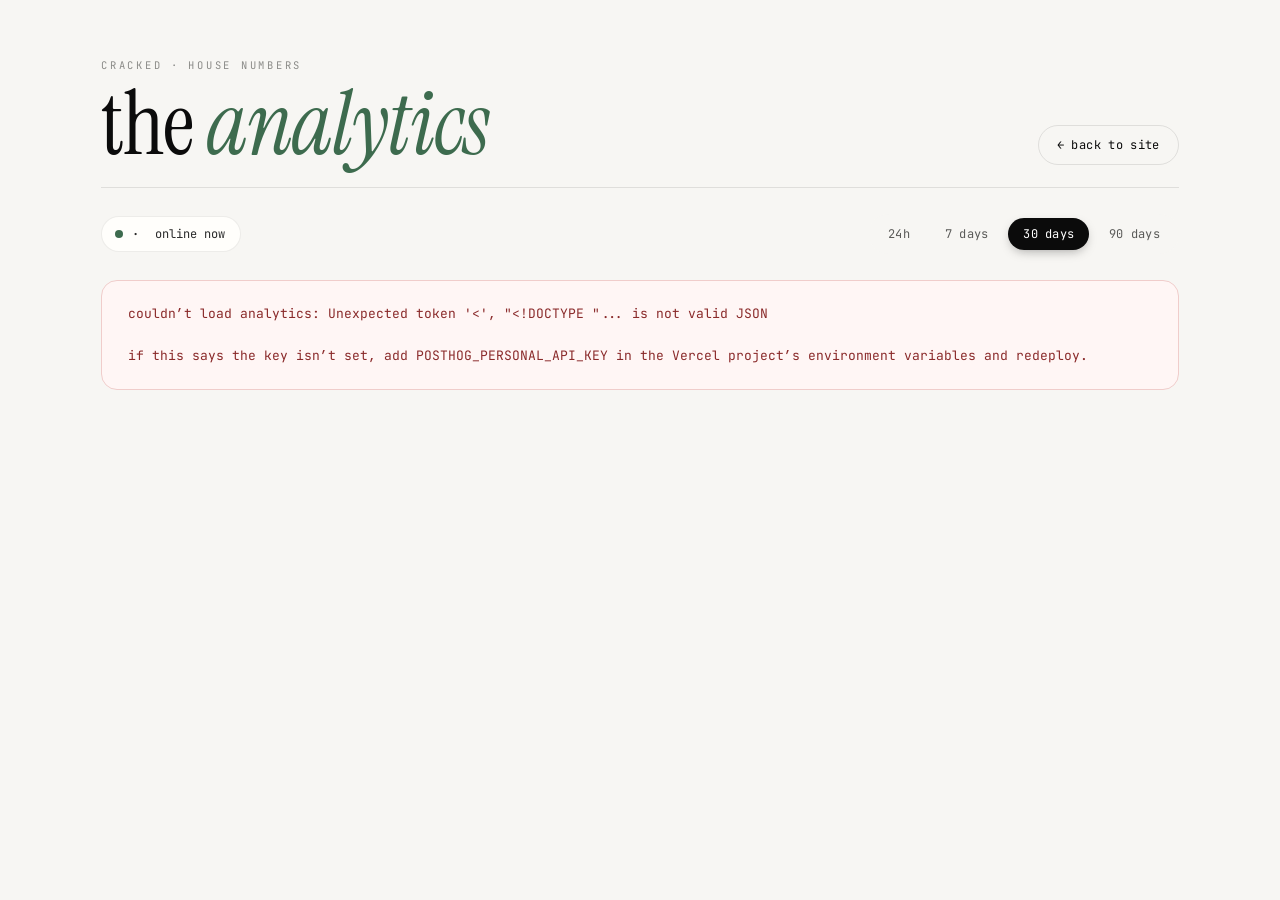
==== commit 628d294b: "Redesign /analytics dashboard + add richer metrics - analytics.html: polished design (KPI cards, shi" ====
--- a/analytics.html
+++ b/analytics.html
@@ -4,7 +4,7 @@
   <meta charset="utf-8" />
   <meta name="viewport" content="width=device-width, initial-scale=1, viewport-fit=cover" />
   <meta name="robots" content="noindex, nofollow" />
-  <meta name="theme-color" content="#ffffff" />
+  <meta name="theme-color" content="#fafaf7" />
   <title>Analytics — Cracked Hackerhouse</title>
   <link rel="preconnect" href="https://fonts.googleapis.com" />
   <link rel="preconnect" href="https://fonts.gstatic.com" crossorigin />
@@ -14,148 +14,172 @@
   />
   <link rel="stylesheet" href="styles.css" />
   <style>
-    /* ---- /analytics — self-contained dashboard styling, in the house voice ---- */
+    /* ===== /analytics — bespoke dashboard, in the house voice ============== */
     .an {
-      --gap: clamp(16px, 2vw, 24px);
-      max-width: 1100px;
-      margin: 0 auto;
-      padding: clamp(28px, 5vw, 64px) var(--pad) 96px;
-      font-family: var(--sans);
-      color: var(--ink);
+      --g: clamp(14px, 1.6vw, 22px);
+      --card-bg: #fffefb;
+      --card-rule: rgba(11,11,11,.07);
+      --card-shadow: 0 1px 0 rgba(11,11,11,.02), 0 18px 40px -32px rgba(11,11,11,.28);
+      max-width: 1180px; margin: 0 auto;
+      padding: clamp(26px, 4.5vw, 60px) var(--pad) 100px;
+      font-family: var(--sans); color: var(--ink);
     }
     .an a { color: inherit; }
-
+    .an *::selection { background: var(--accent-soft); }
+
+    /* ---- header ---- */
     .an__top {
       display: flex; align-items: flex-end; justify-content: space-between;
-      gap: 24px; flex-wrap: wrap;
-      padding-bottom: 22px; margin-bottom: 34px;
+      gap: 22px; flex-wrap: wrap; padding-bottom: 22px; margin-bottom: 26px;
       border-bottom: 1px solid var(--rule);
     }
     .an__eyebrow {
-      font-family: var(--mono); font-size: 11px; letter-spacing: .22em;
-      text-transform: uppercase; color: var(--ink-4); display: block; margin-bottom: 10px;
+      font-family: var(--mono); font-size: 10.5px; letter-spacing: .26em;
+      text-transform: uppercase; color: var(--ink-4); display: block; margin-bottom: 12px;
     }
     .an__title {
-      font-family: var(--serif); font-weight: 400; line-height: .95;
-      font-size: clamp(40px, 7vw, 76px); letter-spacing: -.01em; margin: 0;
+      font-family: var(--serif); font-weight: 400; line-height: .9;
+      font-size: clamp(44px, 8vw, 88px); letter-spacing: -.015em; margin: 0;
     }
     .an__title em { font-style: italic; color: var(--accent); }
     .an__home {
-      font-family: var(--mono); font-size: 12px; letter-spacing: .04em;
-      text-decoration: none; color: var(--ink-3);
-      border: 1px solid var(--rule); border-radius: 999px; padding: 9px 16px;
-      transition: border-color .2s, color .2s;
-    }
-    .an__home:hover { color: var(--ink); border-color: var(--ink-3); }
-
-    .an__controls {
-      display: flex; align-items: center; gap: 14px; flex-wrap: wrap;
-      margin-bottom: 28px;
-    }
+      font-family: var(--mono); font-size: 12px; letter-spacing: .03em; text-decoration: none;
+      color: var(--ink-3); border: 1px solid var(--rule); border-radius: 999px;
+      padding: 10px 18px; transition: all .2s; white-space: nowrap;
+    }
+    .an__home:hover { color: var(--ink); border-color: var(--ink-3); transform: translateY(-1px); }
+
+    /* ---- controls ---- */
+    .an__controls { display: flex; align-items: center; gap: 14px; flex-wrap: wrap; margin-bottom: 26px; }
     .an__live {
-      display: inline-flex; align-items: center; gap: 8px;
-      font-family: var(--mono); font-size: 12px; color: var(--ink-3);
-    }
+      display: inline-flex; align-items: center; gap: 9px; font-family: var(--mono);
+      font-size: 12px; color: var(--ink-2); background: var(--card-bg);
+      border: 1px solid var(--card-rule); border-radius: 999px; padding: 8px 15px 8px 13px;
+    }
+    .an__live b { font-weight: 600; }
     .an__live-dot {
       width: 8px; height: 8px; border-radius: 50%; background: var(--accent);
-      box-shadow: 0 0 0 0 var(--accent-soft); animation: anpulse 2s infinite;
+      animation: anpulse 2.2s infinite;
     }
     @keyframes anpulse {
-      0% { box-shadow: 0 0 0 0 rgba(61,107,78,.45); }
-      70% { box-shadow: 0 0 0 9px rgba(61,107,78,0); }
+      0% { box-shadow: 0 0 0 0 rgba(61,107,78,.5); } 70% { box-shadow: 0 0 0 8px rgba(61,107,78,0); }
       100% { box-shadow: 0 0 0 0 rgba(61,107,78,0); }
     }
-    .an__range { display: flex; gap: 6px; margin-left: auto; }
+    .an__range { display: flex; gap: 5px; margin-left: auto; background: var(--bg-soft); padding: 4px; border-radius: 999px; }
     .an__range button {
-      font-family: var(--mono); font-size: 12px; letter-spacing: .03em;
-      background: none; border: 1px solid var(--rule); color: var(--ink-3);
-      border-radius: 999px; padding: 7px 14px; cursor: pointer;
+      font-family: var(--mono); font-size: 12px; letter-spacing: .02em; background: none;
+      border: 0; color: var(--ink-3); border-radius: 999px; padding: 7px 15px; cursor: pointer;
       transition: all .18s;
     }
     .an__range button:hover { color: var(--ink); }
     .an__range button[aria-pressed="true"] {
-      background: var(--ink); color: #fff; border-color: var(--ink);
-    }
-
-    .an__cards {
-      display: grid; grid-template-columns: repeat(3, 1fr); gap: var(--gap);
-      margin-bottom: var(--gap);
-    }
-    .an-card {
-      background: var(--paper); border: 1px solid var(--rule-soft);
-      border-radius: 16px; padding: 22px 24px;
-    }
+      background: var(--ink); color: #fff; box-shadow: 0 4px 12px -4px rgba(11,11,11,.4);
+    }
+
+    /* ---- card base ---- */
+    .an-card, .an-chart, .an-panel, .an-split {
+      background: var(--card-bg); border: 1px solid var(--card-rule);
+      border-radius: 18px; box-shadow: var(--card-shadow);
+    }
+
+    /* ---- KPI cards ---- */
+    .an__kpis { display: grid; grid-template-columns: repeat(5, 1fr); gap: var(--g); margin-bottom: var(--g); }
+    .an-card { padding: 20px 22px 22px; position: relative; overflow: hidden; }
+    .an-card::before {
+      content: ""; position: absolute; top: 0; left: 0; right: 0; height: 2px;
+      background: linear-gradient(90deg, var(--accent), transparent 80%);
+      opacity: 0; transition: opacity .25s;
+    }
+    .an-card:hover::before { opacity: .55; }
     .an-card__label {
-      font-family: var(--mono); font-size: 11px; letter-spacing: .16em;
-      text-transform: uppercase; color: var(--ink-4); margin: 0 0 12px;
+      font-family: var(--mono); font-size: 10px; letter-spacing: .17em;
+      text-transform: uppercase; color: var(--ink-4); margin: 0 0 14px;
     }
     .an-card__num {
-      font-family: var(--serif); font-weight: 400; line-height: 1;
-      font-size: clamp(38px, 5vw, 56px); letter-spacing: -.01em;
-    }
-    .an-card__sub { font-family: var(--mono); font-size: 11px; color: var(--ink-3); margin-top: 8px; }
-
-    .an-chart {
-      background: var(--paper); border: 1px solid var(--rule-soft);
-      border-radius: 16px; padding: 22px 24px 14px; margin-bottom: var(--gap);
-    }
-    .an-chart h2, .an-panel h2 {
-      font-family: var(--mono); font-size: 11px; letter-spacing: .16em;
-      text-transform: uppercase; color: var(--ink-4); margin: 0 0 16px; font-weight: 500;
-    }
-    .an-chart svg { width: 100%; height: 220px; display: block; overflow: visible; }
-    .an-chart__axis { font-family: var(--mono); font-size: 10px; fill: var(--ink-4); }
-
-    .an__panels { display: grid; grid-template-columns: 1fr 1fr; gap: var(--gap); }
-    .an-panel {
-      background: var(--paper); border: 1px solid var(--rule-soft);
-      border-radius: 16px; padding: 22px 24px;
-    }
-    .an-row {
-      display: flex; align-items: center; gap: 12px;
-      padding: 11px 0; border-bottom: 1px solid var(--rule-soft);
-      font-size: 14px;
-    }
+      font-family: var(--serif); font-weight: 400; line-height: .95;
+      font-size: clamp(34px, 3.4vw, 52px); letter-spacing: -.015em; color: var(--ink);
+    }
+    .an-card__sub { font-family: var(--mono); font-size: 10.5px; color: var(--ink-4); margin-top: 9px; }
+
+    /* ---- new vs returning split bar ---- */
+    .an-split { padding: 20px 24px; margin-bottom: var(--g); }
+    .an-split__head { display: flex; justify-content: space-between; align-items: baseline; margin-bottom: 14px; }
+    .an-split h2, .an-chart h2, .an-panel h2 {
+      font-family: var(--mono); font-size: 10.5px; letter-spacing: .17em; text-transform: uppercase;
+      color: var(--ink-4); margin: 0; font-weight: 500;
+    }
+    .an-split__legend { font-family: var(--mono); font-size: 11px; color: var(--ink-3); display: flex; gap: 18px; }
+    .an-split__legend i { width: 9px; height: 9px; border-radius: 3px; display: inline-block; margin-right: 6px; vertical-align: middle; }
+    .an-split__bar { height: 16px; border-radius: 8px; overflow: hidden; display: flex; background: var(--bg-soft); }
+    .an-split__bar span { height: 100%; transition: width .7s cubic-bezier(.2,.7,.2,1); }
+    .an-split__new { background: var(--accent); }
+    .an-split__ret { background: #c9b27a; }
+
+    /* ---- chart ---- */
+    .an-chart { padding: 22px 24px 16px; margin-bottom: var(--g); }
+    .an-chart__head { display: flex; justify-content: space-between; align-items: baseline; margin-bottom: 14px; }
+    .an-chart__peak { font-family: var(--mono); font-size: 11px; color: var(--ink-3); }
+    .an-chart svg { width: 100%; height: 230px; display: block; overflow: visible; }
+    .an-chart__axis { font-family: var(--mono); font-size: 9px; fill: var(--ink-4); }
+    .an-chart__grid { stroke: var(--card-rule); stroke-width: .4; vector-effect: non-scaling-stroke; }
+
+    /* ---- panels ---- */
+    .an__panels { display: grid; grid-template-columns: repeat(2, 1fr); gap: var(--g); }
+    .an-panel { padding: 22px 24px; }
+    .an-panel h2 { margin-bottom: 6px; }
+    .an-panel__body { margin-top: 12px; }
+    .an-row { display: flex; align-items: center; gap: 13px; padding: 10px 0; border-bottom: 1px solid var(--rule-soft); font-size: 14px; }
     .an-row:last-child { border-bottom: 0; }
-    .an-row__label {
-      flex: 1; min-width: 0; white-space: nowrap; overflow: hidden; text-overflow: ellipsis;
-      color: var(--ink-2);
-    }
-    .an-row__bar {
-      flex: 0 0 84px; height: 6px; border-radius: 999px; background: var(--rule-soft);
-      position: relative; overflow: hidden;
-    }
-    .an-row__bar i { position: absolute; inset: 0 auto 0 0; background: var(--accent); border-radius: 999px; }
-    .an-row__val { flex: 0 0 auto; font-family: var(--mono); font-size: 12px; color: var(--ink); min-width: 44px; text-align: right; }
-    .an-row__val span { color: var(--ink-4); }
-
-    .an__note { font-family: var(--mono); font-size: 11px; color: var(--ink-4); margin-top: 28px; text-align: center; }
-    .an__empty { font-family: var(--mono); font-size: 12px; color: var(--ink-4); padding: 8px 0; }
-    .an__error {
-      background: #fff5f5; border: 1px solid #f3c9c9; color: #8a2a2a;
-      border-radius: 14px; padding: 20px 24px; font-family: var(--mono); font-size: 13px; line-height: 1.6;
-    }
-    .an[data-loading="true"] { opacity: .45; transition: opacity .2s; }
-
-    @media (max-width: 760px) {
-      .an__cards { grid-template-columns: 1fr; }
-      .an__panels { grid-template-columns: 1fr; }
-    }
+    .an-row__rank { font-family: var(--mono); font-size: 10px; color: var(--ink-4); width: 16px; flex: none; }
+    .an-row__label { flex: 1; min-width: 0; white-space: nowrap; overflow: hidden; text-overflow: ellipsis; color: var(--ink-2); }
+    .an-row__bar { flex: 0 0 70px; height: 6px; border-radius: 999px; background: var(--bg-soft); position: relative; overflow: hidden; }
+    .an-row__bar i { position: absolute; inset: 0 auto 0 0; background: var(--accent); border-radius: 999px; width: 0; transition: width .6s cubic-bezier(.2,.7,.2,1); }
+    .an-row__val { flex: none; font-family: var(--mono); font-size: 12px; color: var(--ink); min-width: 40px; text-align: right; }
+
+    /* ---- pretty empty state ---- */
+    .an-empty {
+      display: flex; flex-direction: column; align-items: center; justify-content: center;
+      gap: 10px; min-height: 132px; text-align: center; color: var(--ink-4);
+    }
+    .an-empty__glyph {
+      width: 30px; height: 30px; border-radius: 50%; border: 1.5px dashed rgba(61,107,78,.45);
+      display: grid; place-items: center; color: var(--accent); font-size: 14px;
+      animation: anfloat 3.4s ease-in-out infinite;
+    }
+    @keyframes anfloat { 0%,100% { transform: translateY(0); } 50% { transform: translateY(-4px); } }
+    .an-empty__txt { font-family: var(--mono); font-size: 11.5px; letter-spacing: .02em; line-height: 1.5; max-width: 230px; }
+
+    /* ---- shimmer skeleton ---- */
+    .an-skel { background: linear-gradient(100deg, var(--bg-soft) 30%, #f0efe9 50%, var(--bg-soft) 70%); background-size: 220% 100%; animation: anshimmer 1.3s infinite; border-radius: 6px; }
+    @keyframes anshimmer { 0% { background-position: 140% 0; } 100% { background-position: -40% 0; } }
+    .an-skel--num { height: 42px; width: 64%; margin-top: 2px; }
+    .an-skel--row { height: 13px; margin: 14px 0; }
+
+    /* ---- fade-in on data ---- */
+    .an-fade { animation: anfade .45s ease both; }
+    @keyframes anfade { from { opacity: 0; transform: translateY(6px); } to { opacity: 1; transform: none; } }
+
+    .an__note { font-family: var(--mono); font-size: 10.5px; color: var(--ink-4); margin-top: 30px; text-align: center; letter-spacing: .03em; }
+    .an__error { background: #fff6f5; border: 1px solid #f0cdcb; color: #8a2a2a; border-radius: 16px; padding: 22px 26px; font-family: var(--mono); font-size: 13px; line-height: 1.65; }
+
+    @media (max-width: 980px) { .an__kpis { grid-template-columns: repeat(2, 1fr); } }
+    @media (max-width: 680px) { .an__kpis, .an__panels { grid-template-columns: 1fr; } .an__range { margin-left: 0; } }
   </style>
 </head>
-<body class="page--analytics" style="background:var(--bg)">
-  <main class="an" id="an" data-loading="true">
+<body class="page--analytics" style="background:var(--bg-soft)">
+  <main class="an" id="an">
     <div class="an__top">
       <div>
-        <span class="an__eyebrow">cracked · live numbers</span>
+        <span class="an__eyebrow">cracked · house numbers</span>
         <h1 class="an__title">the <em>analytics</em></h1>
       </div>
       <a class="an__home" href="index.html">← back to site</a>
     </div>
 
     <div class="an__controls">
-      <span class="an__live"><span class="an__live-dot"></span><span id="an-live">— online now</span></span>
+      <span class="an__live"><span class="an__live-dot"></span><b id="an-live">·</b>&nbsp;online now</span>
       <div class="an__range" role="group" aria-label="Time range">
+        <button data-range="24h">24h</button>
         <button data-range="7d">7 days</button>
         <button data-range="30d" aria-pressed="true">30 days</button>
         <button data-range="90d">90 days</button>
@@ -163,129 +187,172 @@
     </div>
 
     <div id="an-body">
-      <div class="an__cards">
-        <div class="an-card"><p class="an-card__label">visitors</p><div class="an-card__num" id="an-visitors">·</div><div class="an-card__sub">unique people</div></div>
-        <div class="an-card"><p class="an-card__label">pageviews</p><div class="an-card__num" id="an-views">·</div><div class="an-card__sub">total loads</div></div>
-        <div class="an-card"><p class="an-card__label">sessions</p><div class="an-card__num" id="an-sessions">·</div><div class="an-card__sub">visits</div></div>
-      </div>
-
+      <!-- KPI cards -->
+      <div class="an__kpis">
+        <div class="an-card"><p class="an-card__label">visitors</p><div class="an-card__num" id="k-visitors"></div><div class="an-card__sub">unique people</div></div>
+        <div class="an-card"><p class="an-card__label">pageviews</p><div class="an-card__num" id="k-views"></div><div class="an-card__sub">total loads</div></div>
+        <div class="an-card"><p class="an-card__label">sessions</p><div class="an-card__num" id="k-sessions"></div><div class="an-card__sub">visits</div></div>
+        <div class="an-card"><p class="an-card__label">avg. time</p><div class="an-card__num" id="k-time"></div><div class="an-card__sub">per session</div></div>
+        <div class="an-card"><p class="an-card__label">bounce</p><div class="an-card__num" id="k-bounce"></div><div class="an-card__sub">single-page visits</div></div>
+      </div>
+
+      <!-- new vs returning -->
+      <div class="an-split">
+        <div class="an-split__head">
+          <h2>new vs returning</h2>
+          <div class="an-split__legend">
+            <span><i class="an-split__new"></i><span id="s-new">·</span> new</span>
+            <span><i class="an-split__ret"></i><span id="s-ret">·</span> returning</span>
+          </div>
+        </div>
+        <div class="an-split__bar" id="s-bar"></div>
+      </div>
+
+      <!-- chart -->
       <div class="an-chart">
-        <h2>visitors over time</h2>
-        <svg id="an-svg" viewBox="0 0 100 40" preserveAspectRatio="none"></svg>
-      </div>
-
+        <div class="an-chart__head"><h2>visitors over time</h2><span class="an-chart__peak" id="c-peak"></span></div>
+        <svg id="c-svg" viewBox="0 0 100 42" preserveAspectRatio="none"></svg>
+      </div>
+
+      <!-- panels -->
       <div class="an__panels">
-        <div class="an-panel"><h2>top pages</h2><div id="an-pages"></div></div>
-        <div class="an-panel"><h2>most clicked</h2><div id="an-clicks"></div></div>
-        <div class="an-panel"><h2>where they come from</h2><div id="an-sources"></div></div>
-        <div class="an-panel"><h2>custom events</h2><div id="an-events"></div></div>
+        <div class="an-panel"><h2>top pages</h2><div class="an-panel__body" id="p-pages"></div></div>
+        <div class="an-panel"><h2>most clicked</h2><div class="an-panel__body" id="p-clicks"></div></div>
+        <div class="an-panel"><h2>passports opened · by fellow</h2><div class="an-panel__body" id="p-fellows"></div></div>
+        <div class="an-panel"><h2>where they come from</h2><div class="an-panel__body" id="p-sources"></div></div>
+        <div class="an-panel"><h2>countries</h2><div class="an-panel__body" id="p-countries"></div></div>
+        <div class="an-panel"><h2>devices</h2><div class="an-panel__body" id="p-devices"></div></div>
+        <div class="an-panel"><h2>browsers</h2><div class="an-panel__body" id="p-browsers"></div></div>
+        <div class="an-panel"><h2>custom events</h2><div class="an-panel__body" id="p-events"></div></div>
       </div>
     </div>
 
-    <p class="an__note" id="an-note">—</p>
+    <p class="an__note" id="an-note">loading the numbers…</p>
   </main>
 
   <script>
     (function () {
-      var KEY_STORAGE = "an_key";
       var state = { range: "30d" };
       var $ = function (id) { return document.getElementById(id); };
-      var root = $("an");
 
       function fmt(n) {
         n = Number(n) || 0;
         if (n >= 1e6) return (n / 1e6).toFixed(1).replace(/\.0$/, "") + "m";
         if (n >= 1e3) return (n / 1e3).toFixed(1).replace(/\.0$/, "") + "k";
-        return String(n);
+        return String(Math.round(n));
+      }
+      function dur(s) {
+        s = Math.round(s || 0);
+        if (s <= 0) return "0s";
+        var m = Math.floor(s / 60), r = s % 60;
+        return m ? m + "m " + r + "s" : r + "s";
       }
       function esc(s) {
         return String(s == null ? "" : s).replace(/[&<>"]/g, function (c) {
           return { "&": "&amp;", "<": "&lt;", ">": "&gt;", '"': "&quot;" }[c];
         });
       }
-
-      function list(el, rows, getLabel, getVal, suffix) {
-        if (!rows || !rows.length) { el.innerHTML = '<div class="an__empty">no data yet</div>'; return; }
+      function empty(txt) {
+        return '<div class="an-empty"><div class="an-empty__glyph">✦</div><div class="an-empty__txt">' + txt + "</div></div>";
+      }
+
+      function list(el, rows, getLabel, getVal, emptyTxt, fmtVal) {
+        if (!rows || !rows.length) { el.innerHTML = empty(emptyTxt); return; }
         var max = Math.max.apply(null, rows.map(getVal)) || 1;
-        el.innerHTML = rows.map(function (r) {
-          var v = getVal(r), pct = Math.max(4, Math.round((v / max) * 100));
+        el.className = "an-panel__body an-fade";
+        el.innerHTML = rows.map(function (r, i) {
+          var v = getVal(r), pct = Math.max(3, Math.round((v / max) * 100));
           return '<div class="an-row">' +
-            '<span class="an-row__label">' + esc(getLabel(r)) + "</span>" +
+            '<span class="an-row__rank">' + (i + 1) + "</span>" +
+            '<span class="an-row__label">' + esc(getLabel(r) || "—") + "</span>" +
             '<span class="an-row__bar"><i style="width:' + pct + '%"></i></span>' +
-            '<span class="an-row__val">' + fmt(v) + (suffix ? ' <span>' + suffix + "</span>" : "") + "</span>" +
+            '<span class="an-row__val">' + (fmtVal ? fmtVal(v) : fmt(v)) + "</span>" +
           "</div>";
         }).join("");
       }
 
       function chart(daily) {
-        var svg = $("an-svg");
+        var svg = $("c-svg"), W = 100, H = 42, pad = 2.5;
         if (!daily || daily.length < 2) {
-          svg.innerHTML = '<text x="50" y="20" text-anchor="middle" class="an-chart__axis">not enough data yet</text>';
+          svg.innerHTML =
+            '<line x1="' + pad + '" y1="' + (H - 7) + '" x2="' + (W - pad) + '" y2="' + (H - 7) +
+            '" stroke="#3d6b4e" stroke-width="0.5" stroke-dasharray="1.4 1.4" opacity="0.5" vector-effect="non-scaling-stroke"/>' +
+            '<text x="50" y="18" text-anchor="middle" class="an-chart__axis" style="font-size:4px;fill:#3d6b4e">the line draws itself as people arrive ✦</text>';
+          $("c-peak").textContent = "";
           return;
         }
-        var W = 100, H = 40, pad = 2;
-        var vals = daily.map(function (d) { return d.visitors; });
+        var n = daily.length, vals = daily.map(function (d) { return d.visitors; });
         var max = Math.max.apply(null, vals) || 1;
-        var n = daily.length;
         var x = function (i) { return pad + (i / (n - 1)) * (W - pad * 2); };
-        var y = function (v) { return H - pad - (v / max) * (H - pad * 2); };
+        var y = function (v) { return (H - 6) - (v / max) * (H - 6 - pad); };
         var line = daily.map(function (d, i) { return (i ? "L" : "M") + x(i).toFixed(2) + " " + y(d.visitors).toFixed(2); }).join(" ");
-        var area = line + " L" + x(n - 1).toFixed(2) + " " + (H - pad) + " L" + x(0).toFixed(2) + " " + (H - pad) + " Z";
-        var first = daily[0].day ? String(daily[0].day).slice(5, 10) : "";
-        var last = daily[n - 1].day ? String(daily[n - 1].day).slice(5, 10) : "";
+        var area = line + " L" + x(n - 1).toFixed(2) + " " + (H - 6) + " L" + x(0).toFixed(2) + " " + (H - 6) + " Z";
+        var grid = "";
+        for (var g = 1; g <= 3; g++) { var gy = pad + ((H - 6 - pad) / 3) * g; grid += '<line class="an-chart__grid" x1="' + pad + '" y1="' + gy + '" x2="' + (W - pad) + '" y2="' + gy + '"/>'; }
+        var lab = function (d) { return d ? String(d).slice(5, 10).replace("-", "/") : ""; };
+        var mid = Math.floor(n / 2);
         svg.innerHTML =
-          '<defs><linearGradient id="ang" x1="0" y1="0" x2="0" y2="1">' +
-          '<stop offset="0" stop-color="#3d6b4e" stop-opacity="0.20"/>' +
-          '<stop offset="1" stop-color="#3d6b4e" stop-opacity="0"/></linearGradient></defs>' +
-          '<path d="' + area + '" fill="url(#ang)"/>' +
-          '<path d="' + line + '" fill="none" stroke="#3d6b4e" stroke-width="0.7" vector-effect="non-scaling-stroke"/>' +
-          '<text x="' + pad + '" y="' + (H - 0.2) + '" class="an-chart__axis">' + first + "</text>" +
-          '<text x="' + (W - pad) + '" y="' + (H - 0.2) + '" text-anchor="end" class="an-chart__axis">' + last + "</text>";
+          '<defs><linearGradient id="cg" x1="0" y1="0" x2="0" y2="1">' +
+          '<stop offset="0" stop-color="#3d6b4e" stop-opacity="0.22"/><stop offset="1" stop-color="#3d6b4e" stop-opacity="0"/>' +
+          "</linearGradient></defs>" + grid +
+          '<path d="' + area + '" fill="url(#cg)"/>' +
+          '<path d="' + line + '" fill="none" stroke="#3d6b4e" stroke-width="0.9" stroke-linejoin="round" vector-effect="non-scaling-stroke"/>' +
+          '<circle cx="' + x(n - 1).toFixed(2) + '" cy="' + y(daily[n - 1].visitors).toFixed(2) + '" r="1" fill="#3d6b4e"/>' +
+          '<text x="' + pad + '" y="' + (H - 0.5) + '" class="an-chart__axis">' + lab(daily[0].day) + "</text>" +
+          '<text x="50" y="' + (H - 0.5) + '" text-anchor="middle" class="an-chart__axis">' + lab(daily[mid].day) + "</text>" +
+          '<text x="' + (W - pad) + '" y="' + (H - 0.5) + '" text-anchor="end" class="an-chart__axis">' + lab(daily[n - 1].day) + "</text>";
+        $("c-peak").textContent = "peak " + fmt(max) + "/day";
       }
 
       function render(d) {
-        $("an-visitors").textContent = fmt(d.summary.visitors);
-        $("an-views").textContent = fmt(d.summary.pageviews);
-        $("an-sessions").textContent = fmt(d.summary.sessions);
-        $("an-live").textContent = fmt(d.live) + " online now";
+        var sm = d.summary;
+        $("k-visitors").textContent = fmt(sm.visitors);
+        $("k-views").textContent = fmt(sm.pageviews);
+        $("k-sessions").textContent = fmt(sm.sessions);
+        $("k-time").textContent = dur(sm.avgDuration);
+        $("k-bounce").textContent = (Number(sm.bounceRate) || 0) + "%";
+        $("an-live").textContent = fmt(d.live);
+
+        var nv = d.newVsReturning, tot = (nv.new + nv.returning) || 1;
+        $("s-new").textContent = fmt(nv.new); $("s-ret").textContent = fmt(nv.returning);
+        $("s-bar").innerHTML =
+          '<span class="an-split__new" style="width:' + (nv.new / tot * 100) + '%"></span>' +
+          '<span class="an-split__ret" style="width:' + (nv.returning / tot * 100) + '%"></span>';
+
         chart(d.daily);
-        list($("an-pages"), d.pages, function (r) { return r.path; }, function (r) { return r.views; });
-        list($("an-clicks"), d.clicks, function (r) { return r.label; }, function (r) { return r.count; });
-        list($("an-sources"), d.sources, function (r) { return r.source; }, function (r) { return r.views; });
-        list($("an-events"), d.events, function (r) { return r.event; }, function (r) { return r.count; });
+        list($("p-pages"), d.pages, function (r) { return r.path; }, function (r) { return r.views; }, "no pages viewed yet");
+        list($("p-clicks"), d.clicks, function (r) { return r.label; }, function (r) { return r.count; }, "no clicks captured yet");
+        list($("p-fellows"), d.fellows, function (r) { return r.fellow; }, function (r) { return r.opens; }, "no passports opened yet —<br>they’ll show as fellows get viewed");
+        list($("p-sources"), d.sources, function (r) { return r.source; }, function (r) { return r.views; }, "no referrers yet");
+        list($("p-countries"), d.countries, function (r) { return r.country; }, function (r) { return r.visitors; }, "no locations yet");
+        list($("p-devices"), d.devices, function (r) { return r.device; }, function (r) { return r.visitors; }, "no devices yet");
+        list($("p-browsers"), d.browsers, function (r) { return r.browser; }, function (r) { return r.visitors; }, "no browsers yet");
+        list($("p-events"), d.events, function (r) { return r.event; }, function (r) { return r.count; }, "named events appear here<br>(apply, passport opens, …)");
+
         var when = new Date(d.generatedAt);
-        $("an-note").textContent = "updated " + when.toLocaleTimeString() + " · cached up to 2 min · project “Cracked”";
-      }
-
-      function showError(msg) {
-        $("an-body").innerHTML = '<div class="an__error">' + esc(msg) + "</div>";
-      }
-
-      function load() {
-        root.setAttribute("data-loading", "true");
+        $("an-note").textContent = "updated " + when.toLocaleTimeString() + " · refreshes every 30s · project “Cracked” · US cloud";
+      }
+
+      function skeleton() {
+        ["k-visitors","k-views","k-sessions","k-time","k-bounce"].forEach(function (id) {
+          $(id).innerHTML = '<div class="an-skel an-skel--num"></div>';
+        });
+        ["p-pages","p-clicks","p-fellows","p-sources","p-countries","p-devices","p-browsers","p-events"].forEach(function (id) {
+          var h = ""; for (var i = 0; i < 4; i++) h += '<div class="an-skel an-skel--row" style="width:' + (95 - i * 12) + '%"></div>';
+          $(id).innerHTML = h;
+        });
+      }
+
+      function load(first) {
+        if (first) skeleton();
         var url = "/api/analytics?range=" + encodeURIComponent(state.range);
-        var stored = localStorage.getItem(KEY_STORAGE);
-        var headers = stored ? { "x-analytics-key": stored } : {};
-        fetch(url, { headers: headers })
-          .then(function (r) {
-            if (r.status === 401) {
-              var k = prompt("Dashboard password:");
-              if (k) { localStorage.setItem(KEY_STORAGE, k); load(); }
-              throw new Error("auth");
-            }
-            return r.json().then(function (j) {
-              if (!r.ok) throw new Error(j.error || ("HTTP " + r.status));
-              return j;
-            });
-          })
-          .then(function (d) { render(d); root.setAttribute("data-loading", "false"); })
+        fetch(url)
+          .then(function (r) { return r.json().then(function (j) { if (!r.ok) throw new Error(j.error || ("HTTP " + r.status)); return j; }); })
+          .then(render)
           .catch(function (e) {
-            root.setAttribute("data-loading", "false");
-            if (e.message === "auth") return;
-            showError(
-              "Couldn't load analytics: " + e.message +
-              "\n\nIf this says the key isn't set, add POSTHOG_PERSONAL_API_KEY in your Vercel project's Environment Variables and redeploy."
-            );
+            $("an-body").innerHTML = '<div class="an__error">couldn’t load analytics: ' + esc(e.message) +
+              "<br><br>if this says the key isn’t set, add POSTHOG_PERSONAL_API_KEY in the Vercel project’s environment variables and redeploy.</div>";
+            $("an-note").textContent = "";
           });
       }
 
@@ -295,12 +362,12 @@
           Array.prototype.forEach.call(document.querySelectorAll(".an__range button"), function (b) {
             b.setAttribute("aria-pressed", b === btn ? "true" : "false");
           });
-          load();
+          load(true);
         });
       });
 
-      load();
-      setInterval(load, 60000); // refresh every minute
+      load(true);
+      setInterval(function () { load(false); }, 30000);
     })();
   </script>
 </body>
